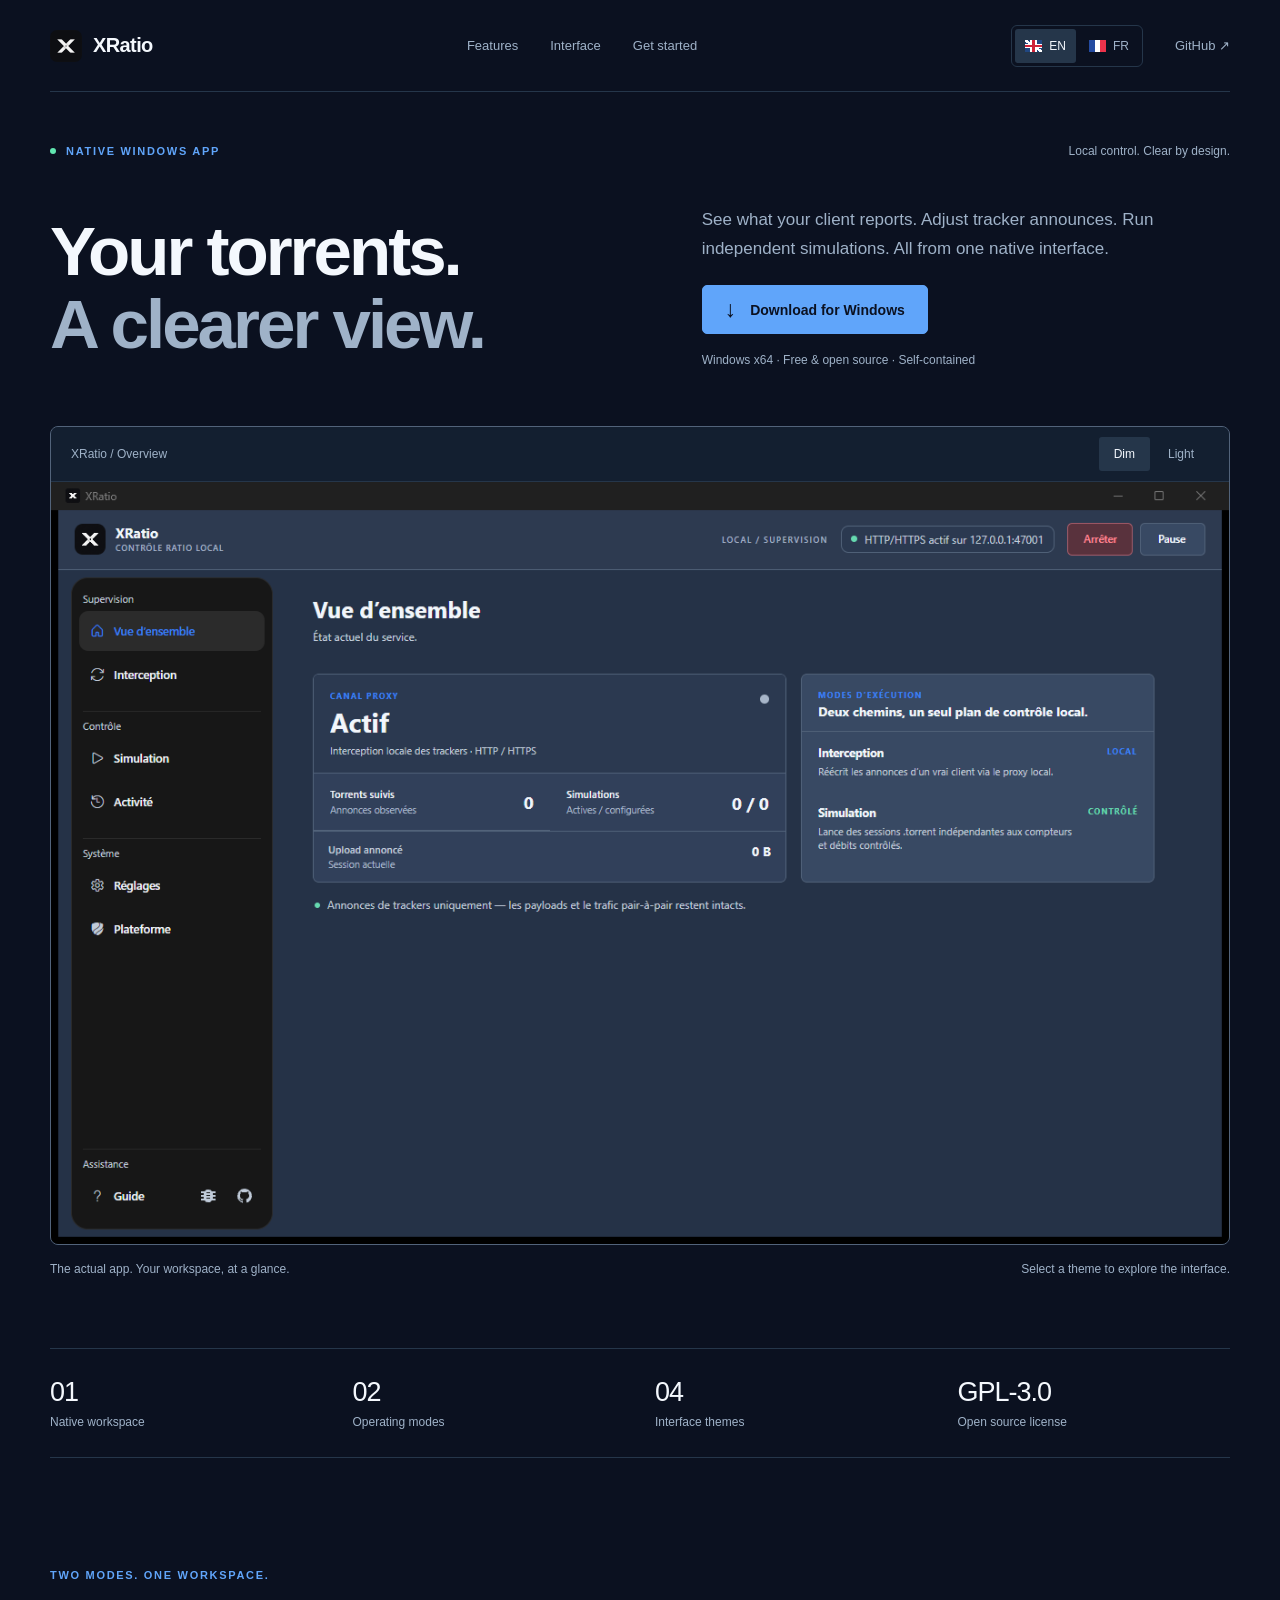
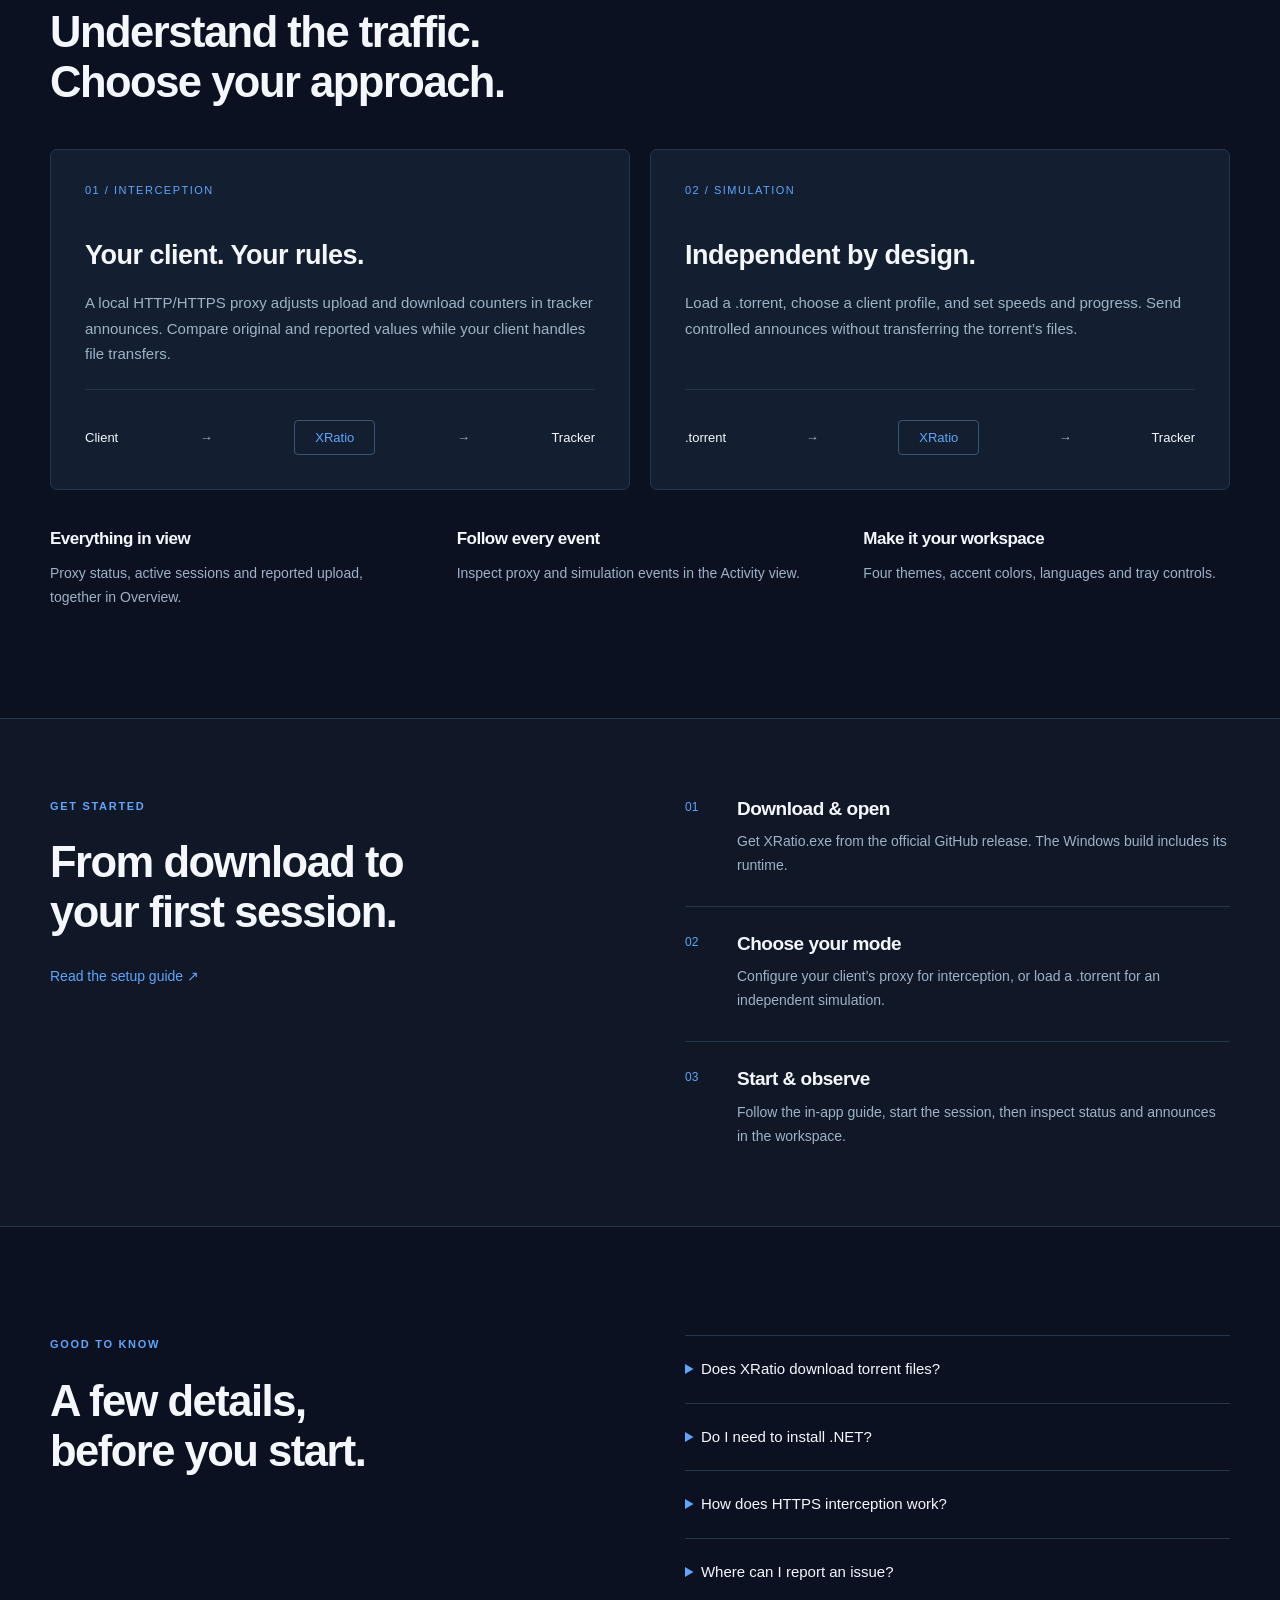
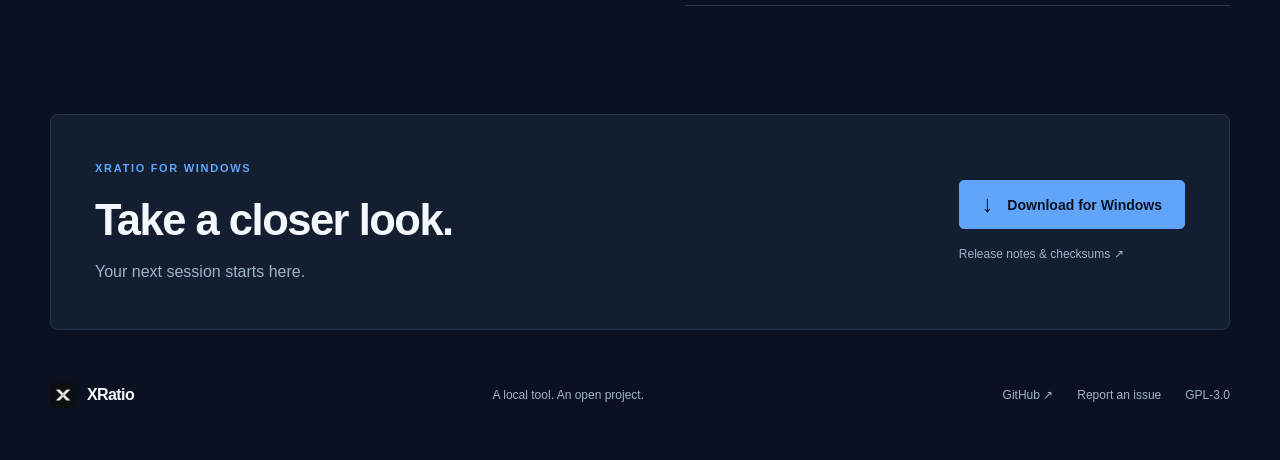
==== docs/index.html @ 4259703d "Redesign XRatio website around the native app interface" ====
<!doctype html>
<html lang="en"><head><meta charset="utf-8"><meta name="viewport" content="width=device-width, initial-scale=1"><meta name="theme-color" content="#0B1120"><meta name="description" content="XRatio: local tracker announce control and independent torrent simulation for Windows."><meta property="og:description" content="One native workspace for tracker interception and simulation."><meta property="og:title" content="XRatio — Your torrents. A clearer view."><link rel="icon" href="assets/xratio-icon.png"><link rel="stylesheet" href="styles.css"><script src="script.js" defer></script><title>XRatio — Your torrents. A clearer view.</title></head><body>
<a class="skip" href="#main">Skip to content</a>
<header class="wrap"><a class="brand" href="#"><img src="assets/xratio-icon.png" alt="" width="32" height="32">XRatio</a><nav aria-label="Main navigation"><a href="#features" data-en="Features" data-fr="Fonctionnalités">Features</a><a href="#interface">Interface</a><a href="#start" data-en="Get started" data-fr="Premiers pas">Get started</a></nav><div class="header-end"><div class="language-switch" role="group" aria-label="Choose language"><button data-language="en" aria-label="English" aria-pressed="true"><span class="flag gb" aria-hidden="true"></span> EN</button><button data-language="fr" aria-label="Français" aria-pressed="false"><span class="flag fr" aria-hidden="true"></span> FR</button></div><a class="github" href="https://github.com/Mac-Cipher/XRatio">GitHub ↗</a></div></header>
<main id="main"><section class="hero wrap"><div class="hero-top"><p class="eyebrow"><span class="dot"></span><span data-en="NATIVE WINDOWS APP" data-fr="APPLICATION WINDOWS NATIVE">NATIVE WINDOWS APP</span></p><span class="fine" data-en="Local control. Clear by design." data-fr="Le contrôle local, en toute clarté.">Local control. Clear by design.</span></div><div class="hero-grid"><h1><span data-en="Your torrents." data-fr="Vos torrents.">Your torrents.</span><span class="muted-title" data-en="A clearer view." data-fr="Une vision plus claire.">A clearer view.</span></h1><div class="hero-copy"><p data-en="See what your client reports. Adjust tracker announces. Run independent simulations. All from one native interface." data-fr="Observez ce que votre client rapporte. Ajustez les annonces aux trackers. Lancez des simulations indépendantes. Depuis une seule interface native.">See what your client reports. Adjust tracker announces. Run independent simulations. All from one native interface.</p><a class="button" href="https://github.com/Mac-Cipher/XRatio/releases/latest/download/XRatio.exe"><span aria-hidden="true">↓</span><span data-en="Download for Windows" data-fr="Télécharger pour Windows">Download for Windows</span></a><p class="fine" data-en="Windows x64 · Free & open source · Self-contained" data-fr="Windows x64 · Gratuit et open source · Autonome">Windows x64 · Free & open source · Self-contained</p></div></div>
<div class="preview" id="interface"><div class="preview-toolbar"><span>XRatio / <span data-en="Overview" data-fr="Vue d’ensemble">Overview</span></span><div class="theme-switch" role="group" aria-label="Preview theme"><button data-theme="dim" aria-pressed="true" data-en="Dim" data-fr="Tamisé">Dim</button><button data-theme="light" aria-pressed="false" data-en="Light" data-fr="Clair">Light</button></div></div><a id="screenshot-link" href="screenshots/overview-dim-theme.png" target="_blank" rel="noopener"><img id="screenshot" src="screenshots/overview-dim-theme.png" width="1296" height="839" alt="XRatio application overview"></a></div><div class="caption"><span data-en="The actual app. Your workspace, at a glance." data-fr="La vraie application. Votre espace de travail, en un regard.">The actual app. Your workspace, at a glance.</span><span data-en="Select a theme to explore the interface." data-fr="Choisissez un thème pour découvrir l’interface.">Select a theme to explore the interface.</span></div></section>
<section class="facts wrap"><div><strong>01</strong><span data-en="Native workspace" data-fr="Espace natif">Native workspace</span></div><div><strong>02</strong><span data-en="Operating modes" data-fr="Modes de fonctionnement">Operating modes</span></div><div><strong>04</strong><span data-en="Interface themes" data-fr="Thèmes d’interface">Interface themes</span></div><div><strong>GPL-3.0</strong><span data-en="Open source license" data-fr="Licence open source">Open source license</span></div></section>
<section class="section wrap" id="features"><p class="eyebrow" data-en="TWO MODES. ONE WORKSPACE." data-fr="DEUX MODES. UN ESPACE.">TWO MODES. ONE WORKSPACE.</p><h2 data-en="Understand the traffic. Choose your approach." data-fr="Comprenez le trafic. Choisissez votre approche.">Understand the traffic. Choose your approach.</h2><div class="modes"><article><div class="mode-label">01 / INTERCEPTION</div><h3 data-en="Your client. Your rules." data-fr="Votre client. Vos règles.">Your client. Your rules.</h3><p data-en="A local HTTP/HTTPS proxy adjusts upload and download counters in tracker announces. Compare original and reported values while your client handles file transfers." data-fr="Un proxy HTTP/HTTPS local ajuste les compteurs d’envoi et de réception dans les annonces aux trackers. Comparez les valeurs réelles et rapportées pendant que votre client gère les transferts.">A local HTTP/HTTPS proxy adjusts upload and download counters in tracker announces. Compare original and reported values while your client handles file transfers.</p><div class="flow"><span>Client</span><i>→</i><b>XRatio</b><i>→</i><span>Tracker</span></div></article><article><div class="mode-label">02 / SIMULATION</div><h3 data-en="Independent by design." data-fr="Indépendant par nature.">Independent by design.</h3><p data-en="Load a .torrent, choose a client profile, and set speeds and progress. Send controlled announces without transferring the torrent’s files." data-fr="Chargez un .torrent, choisissez un profil client et réglez les débits et la progression. Envoyez des annonces contrôlées sans transférer les fichiers du torrent.">Load a .torrent, choose a client profile, and set speeds and progress. Send controlled announces without transferring the torrent’s files.</p><div class="flow"><span>.torrent</span><i>→</i><b>XRatio</b><i>→</i><span>Tracker</span></div></article></div><div class="details-grid"><article><h3 data-en="Everything in view" data-fr="Tout sous les yeux">Everything in view</h3><p data-en="Proxy status, active sessions and reported upload, together in Overview." data-fr="L’état du proxy, les sessions actives et l’envoi rapporté, réunis dans la vue d’ensemble.">Proxy status, active sessions and reported upload, together in Overview.</p></article><article><h3 data-en="Follow every event" data-fr="Suivez chaque événement">Follow every event</h3><p data-en="Inspect proxy and simulation events in the Activity view." data-fr="Consultez les événements du proxy et des simulations dans la vue Activité.">Inspect proxy and simulation events in the Activity view.</p></article><article><h3 data-en="Make it your workspace" data-fr="Un espace à votre image">Make it your workspace</h3><p data-en="Four themes, accent colors, languages and tray controls." data-fr="Quatre thèmes, des couleurs d’accent, plusieurs langues et des commandes dans la barre des tâches.">Four themes, accent colors, languages and tray controls.</p></article></div></section>
<section class="start-section" id="start"><div class="wrap start-grid"><div><p class="eyebrow" data-en="GET STARTED" data-fr="PREMIERS PAS">GET STARTED</p><h2 data-en="From download to your first session." data-fr="Du téléchargement à votre première session.">From download to your first session.</h2><a class="text-link" data-doc-link href="https://github.com/Mac-Cipher/XRatio#install-and-configure-a-torrent-client" data-en="Read the setup guide ↗" data-fr="Lire le guide de configuration ↗">Read the setup guide ↗</a></div><ol class="steps"><li><h3 data-en="Download & open" data-fr="Téléchargez et ouvrez">Download & open</h3><p data-en="Get XRatio.exe from the official GitHub release. The Windows build includes its runtime." data-fr="Récupérez XRatio.exe depuis la version officielle sur GitHub. La version Windows inclut son environnement d’exécution.">Get XRatio.exe from the official GitHub release. The Windows build includes its runtime.</p></li><li><h3 data-en="Choose your mode" data-fr="Choisissez votre mode">Choose your mode</h3><p data-en="Configure your client’s proxy for interception, or load a .torrent for an independent simulation." data-fr="Configurez le proxy de votre client pour l’interception, ou chargez un .torrent pour une simulation indépendante.">Configure your client’s proxy for interception, or load a .torrent for an independent simulation.</p></li><li><h3 data-en="Start & observe" data-fr="Démarrez et observez">Start & observe</h3><p data-en="Follow the in-app guide, start the session, then inspect status and announces in the workspace." data-fr="Suivez le guide intégré, démarrez la session, puis consultez son état et les annonces dans l’application.">Follow the in-app guide, start the session, then inspect status and announces in the workspace.</p></li></ol></div></section>
<section class="section wrap faq"><div><p class="eyebrow" data-en="GOOD TO KNOW" data-fr="À SAVOIR">GOOD TO KNOW</p><h2 data-en="A few details, before you start." data-fr="Quelques détails avant de commencer.">A few details, before you start.</h2></div><div><details><summary data-en="Does XRatio download torrent files?" data-fr="XRatio télécharge-t-il les fichiers torrent ?">Does XRatio download torrent files?</summary><p data-en="No. Interception works with your existing client. Simulation sends tracker announces without transferring actual files." data-fr="Non. L’interception fonctionne avec votre client existant. La simulation envoie des annonces aux trackers sans transférer les fichiers.">No. Interception works with your existing client. Simulation sends tracker announces without transferring actual files.</p></details><details><summary data-en="Do I need to install .NET?" data-fr="Faut-il installer .NET ?">Do I need to install .NET?</summary><p data-en="No. The published Windows executable is self-contained." data-fr="Non. L’exécutable Windows publié est autonome.">No. The published Windows executable is self-contained.</p></details><details><summary data-en="How does HTTPS interception work?" data-fr="Comment fonctionne l’interception HTTPS ?">How does HTTPS interception work?</summary><p data-en="HTTPS interception uses a local certificate authority. Trust requires an explicit action in the app’s Platform view. Follow the integrated guide for setup." data-fr="L’interception HTTPS utilise une autorité de certification locale. Son approbation demande une action explicite dans la vue Plateforme. Suivez le guide intégré pour la configuration.">HTTPS interception uses a local certificate authority. Trust requires an explicit action in the app’s Platform view. Follow the integrated guide for setup.</p></details><details><summary data-en="Where can I report an issue?" data-fr="Où signaler un problème ?">Where can I report an issue?</summary><p><a href="https://github.com/Mac-Cipher/XRatio/issues" data-en="Open an issue on GitHub ↗" data-fr="Ouvrir un ticket sur GitHub ↗">Open an issue on GitHub ↗</a></p></details></div></section>
<section class="download wrap"><div><p class="eyebrow" data-en="XRATIO FOR WINDOWS" data-fr="XRATIO POUR WINDOWS">XRATIO FOR WINDOWS</p><h2 data-en="Take a closer look." data-fr="Gardez une vue d’avance.">Take a closer look.</h2><p data-en="Your next session starts here." data-fr="Votre prochaine session commence ici.">Your next session starts here.</p></div><div><a class="button" href="https://github.com/Mac-Cipher/XRatio/releases/latest/download/XRatio.exe"><span aria-hidden="true">↓</span><span data-en="Download for Windows" data-fr="Télécharger pour Windows">Download for Windows</span></a><p class="fine"><a href="https://github.com/Mac-Cipher/XRatio/releases/latest" data-en="Release notes & checksums ↗" data-fr="Notes de version et empreintes ↗">Release notes & checksums ↗</a></p></div></section></main>
<footer class="wrap"><a class="brand" href="#"><img src="assets/xratio-icon.png" width="26" height="26" alt="">XRatio</a><p data-en="A local tool. An open project." data-fr="Un outil local. Un projet ouvert.">A local tool. An open project.</p><div><a href="https://github.com/Mac-Cipher/XRatio">GitHub ↗</a><a href="https://github.com/Mac-Cipher/XRatio/issues" data-en="Report an issue" data-fr="Signaler un problème">Report an issue</a><a href="https://github.com/Mac-Cipher/XRatio/blob/master/LICENSE">GPL-3.0</a></div></footer></body></html>
---- docs/styles.css ----
:root{color-scheme:dark;--bg:#0b1120;--surface:#131f30;--line:#25364a;--ink:#f4f8fd;--muted:#9fb2c8;--accent:#60a5fa;font-family:'Segoe UI Variable Text','Segoe UI',sans-serif;color:var(--ink);background:var(--bg);font-synthesis:none}*{box-sizing:border-box}html{scroll-behavior:smooth;scroll-padding-top:24px}body{margin:0}a{color:inherit;text-decoration:none}button{font:inherit;color:inherit;cursor:pointer}a,button,summary{-webkit-tap-highlight-color:transparent}a:focus-visible,button:focus-visible,summary:focus-visible{outline:2px solid var(--accent);outline-offset:5px}p{color:var(--muted);line-height:1.7;margin:0 0 22px}h1,h2,h3{margin:0;font-weight:600}h2{font-size:clamp(32px,3.4vw,46px);line-height:1.15;letter-spacing:-1.5px;max-width:610px;text-wrap:balance}h3{font-size:22px;letter-spacing:-.5px;line-height:1.3}img{max-width:100%}.wrap{width:min(1180px,calc(100% - 80px));margin-inline:auto}.skip{position:absolute;left:16px;top:-80px;padding:12px;background:var(--ink);color:var(--bg);z-index:5}.skip:focus{top:12px}header{display:flex;align-items:center;justify-content:space-between;gap:25px;height:92px;border-bottom:1px solid var(--line)}.brand{display:flex;align-items:center;gap:11px;font-size:20px;font-weight:650;letter-spacing:-.6px}.brand img{border-radius:7px}nav,.header-end{display:flex;align-items:center;gap:32px}nav a,.github{font-size:13px;color:var(--muted)}a:hover{color:var(--accent)}.language-switch,.theme-switch{display:flex;gap:3px;padding:3px;border:1px solid var(--line);border-radius:6px}.language-switch button,.theme-switch button{display:flex;align-items:center;justify-content:center;gap:7px;border:0;border-radius:3px;background:transparent;color:var(--muted);padding:8px 10px;font-size:12px;min-height:34px}button[aria-pressed=true]{background:#25364a;color:var(--ink)}button:hover{color:var(--ink);background:#1b2b41}.flag{display:inline-block;width:17px;height:12px;flex-shrink:0}.fr{background:linear-gradient(90deg,#244ba1 33.33%,#fff 33.33%,#fff 66.66%,#ed334b 66.66%)}.gb{background:linear-gradient(0deg,transparent 40%,#ce2439 40%,#ce2439 60%,transparent 60%),linear-gradient(90deg,transparent 40%,#ce2439 40%,#ce2439 60%,transparent 60%),linear-gradient(0deg,transparent 30%,white 30%,white 70%,transparent 70%),linear-gradient(90deg,transparent 32%,white 32%,white 68%,transparent 68%),linear-gradient(35deg,#214781 43%,white 43%,white 57%,#214781 57%)}.hero{padding-top:50px}.hero-top{display:flex;justify-content:space-between;align-items:center}.eyebrow{display:flex;align-items:center;gap:10px;font-size:11px;font-weight:600;letter-spacing:1.7px;color:var(--accent);margin-bottom:22px}.dot{width:6px;height:6px;border-radius:50%;background:#61e6b0;display:inline-block}.fine{font-size:12px;color:var(--muted)}.hero-top>.fine{margin-bottom:22px}.hero-grid{display:grid;grid-template-columns:1.12fr 1fr;gap:60px;align-items:center;margin:23px 0 55px}h1{font-size:clamp(48px,5.4vw,74px);letter-spacing:-3px;line-height:1.06}h1 span{display:block}.muted-title{color:var(--muted)}.hero-copy>p:first-child{font-size:17px;max-width:460px}.button{display:inline-flex;align-items:center;justify-content:center;gap:14px;border:1px solid var(--accent);border-radius:5px;background:var(--accent);color:#0b1120;font-size:14px;font-weight:650;min-height:48px;padding:12px 22px;transition:background .15s}.button:hover{background:#91c3ff;color:#0b1120}.button>span[aria-hidden]{font-size:23px;line-height:1}.hero-copy .fine{margin:16px 0 0}.preview{border:1px solid #52637a;border-radius:8px;overflow:hidden;background:#253247}.preview-toolbar{height:55px;background:var(--surface);display:flex;justify-content:space-between;align-items:center;padding:0 20px;font-size:12px;color:var(--muted);border-bottom:1px solid var(--line)}.theme-switch{padding:0;border:0}.theme-switch button{padding:6px 15px}.preview>a{display:block}.preview img{width:100%;height:auto;display:block}.caption{display:flex;justify-content:space-between;gap:20px;font-size:12px;color:var(--muted);padding:17px 0}.facts{display:grid;grid-template-columns:repeat(4,1fr);border-block:1px solid var(--line);margin-top:55px;padding-block:28px;gap:30px}.facts div{display:flex;flex-direction:column;gap:7px}.facts strong{font-size:27px;font-weight:500;font-variant-numeric:tabular-nums;letter-spacing:-1px}.facts span{font-size:12px;color:var(--muted)}.section{padding-block:108px}.modes{display:grid;grid-template-columns:1fr 1fr;gap:20px;margin-top:42px}.modes article{background:var(--surface);border:1px solid var(--line);padding:34px;border-radius:7px;display:flex;flex-direction:column}.mode-label{font-size:11px;letter-spacing:1.5px;color:var(--accent);margin-bottom:42px}.modes h3{font-size:27px;margin-bottom:17px}.modes p{font-size:15px}.flow{margin-top:auto;padding-top:30px;display:flex;justify-content:space-between;align-items:center;gap:12px;font-size:13px;border-top:1px solid var(--line)}.flow i{font-style:normal;color:var(--muted)}.flow b{padding:9px 20px;border:1px solid #3b5575;border-radius:4px;color:var(--accent);font-weight:500}.details-grid{display:grid;grid-template-columns:repeat(3,1fr);gap:40px;margin-top:38px}.details-grid h3{font-size:17px;margin-bottom:12px}.details-grid p{font-size:14px;margin:0}.start-section{border-block:1px solid var(--line);background:#101827;padding-block:78px}.start-grid,.faq{display:grid;grid-template-columns:1fr 1fr;gap:90px}.start-grid h2{margin-bottom:30px}.text-link{font-size:14px;color:var(--accent)}.steps{list-style:none;counter-reset:step;margin:0;padding:0}.steps li{position:relative;padding:0 0 28px 52px;counter-increment:step}.steps li:before{content:'0' counter(step);position:absolute;left:0;top:3px;color:var(--accent);font-size:12px;font-variant-numeric:tabular-nums}.steps li+li{border-top:1px solid var(--line);padding-top:25px}.steps li+li:before{top:28px}.steps li:last-child{padding-bottom:0}.steps h3{font-size:19px;margin-bottom:9px}.steps p{font-size:14px;margin:0}.faq details{border-bottom:1px solid var(--line)}.faq details:first-child{border-top:1px solid var(--line)}summary{padding:22px 24px 22px 0;font-size:15px;cursor:pointer;line-height:1.5}summary::marker{color:var(--accent)}details p{font-size:14px;padding-right:18px}details a{color:var(--accent)}.download{border:1px solid var(--line);border-radius:8px;background:var(--surface);padding:44px;display:flex;align-items:center;justify-content:space-between;gap:35px}.download h2{margin-bottom:13px}.download p{margin-bottom:0}.download .eyebrow{margin-bottom:17px}.download .fine{margin-top:15px}footer{min-height:130px;display:flex;align-items:center;justify-content:space-between;gap:25px}footer p,footer a{font-size:12px}footer p{margin:0}footer>div{display:flex;gap:24px;color:var(--muted)}footer .brand{font-size:16px}
@media(min-width:1500px){.hero-grid{margin-block:35px 65px}}
@media(max-width:1000px){.wrap{width:calc(100% - 48px)}nav,.header-end{gap:18px}.hero-grid{gap:30px}h1{font-size:54px}.start-grid,.faq{gap:45px}.modes article{padding:25px}.download{padding:30px}}
@media(max-width:700px){.wrap{width:calc(100% - 36px)}header{height:auto;min-height:80px;flex-wrap:wrap;padding-block:16px;gap:16px}header nav{order:3;width:100%;justify-content:space-between;border-top:1px solid var(--line);padding-top:14px}nav a{font-size:12px}.github{display:none}.hero{padding-top:32px}.hero-top>.fine{display:none}.hero-grid{grid-template-columns:1fr;gap:25px;margin:10px 0 32px}h1{font-size:clamp(43px,10.8vw,65px);letter-spacing:-2px}.hero-copy>p:first-child{font-size:16px}.hero-copy .fine{font-size:11px}.preview-toolbar{height:48px;padding-inline:12px;font-size:11px}.caption{font-size:11px;flex-direction:column;gap:5px}.facts{grid-template-columns:1fr 1fr;margin-top:28px;gap:25px}.section{padding-block:64px}h2{font-size:34px;letter-spacing:-1px}.modes,.details-grid,.start-grid,.faq{grid-template-columns:1fr}.modes{margin-top:30px}.mode-label{margin-bottom:26px}.modes h3{font-size:24px}.details-grid{gap:26px}.start-section{padding-block:50px}.start-grid,.faq{gap:32px}.download{flex-direction:column;align-items:flex-start;padding:26px;gap:25px}.download .button{width:100%}footer{flex-wrap:wrap;padding-block:30px;gap:20px}footer>div{width:100%;justify-content:space-between;gap:10px}footer p{font-size:11px}}
@media(prefers-reduced-motion:reduce){html{scroll-behavior:auto}*{transition:none!important}}
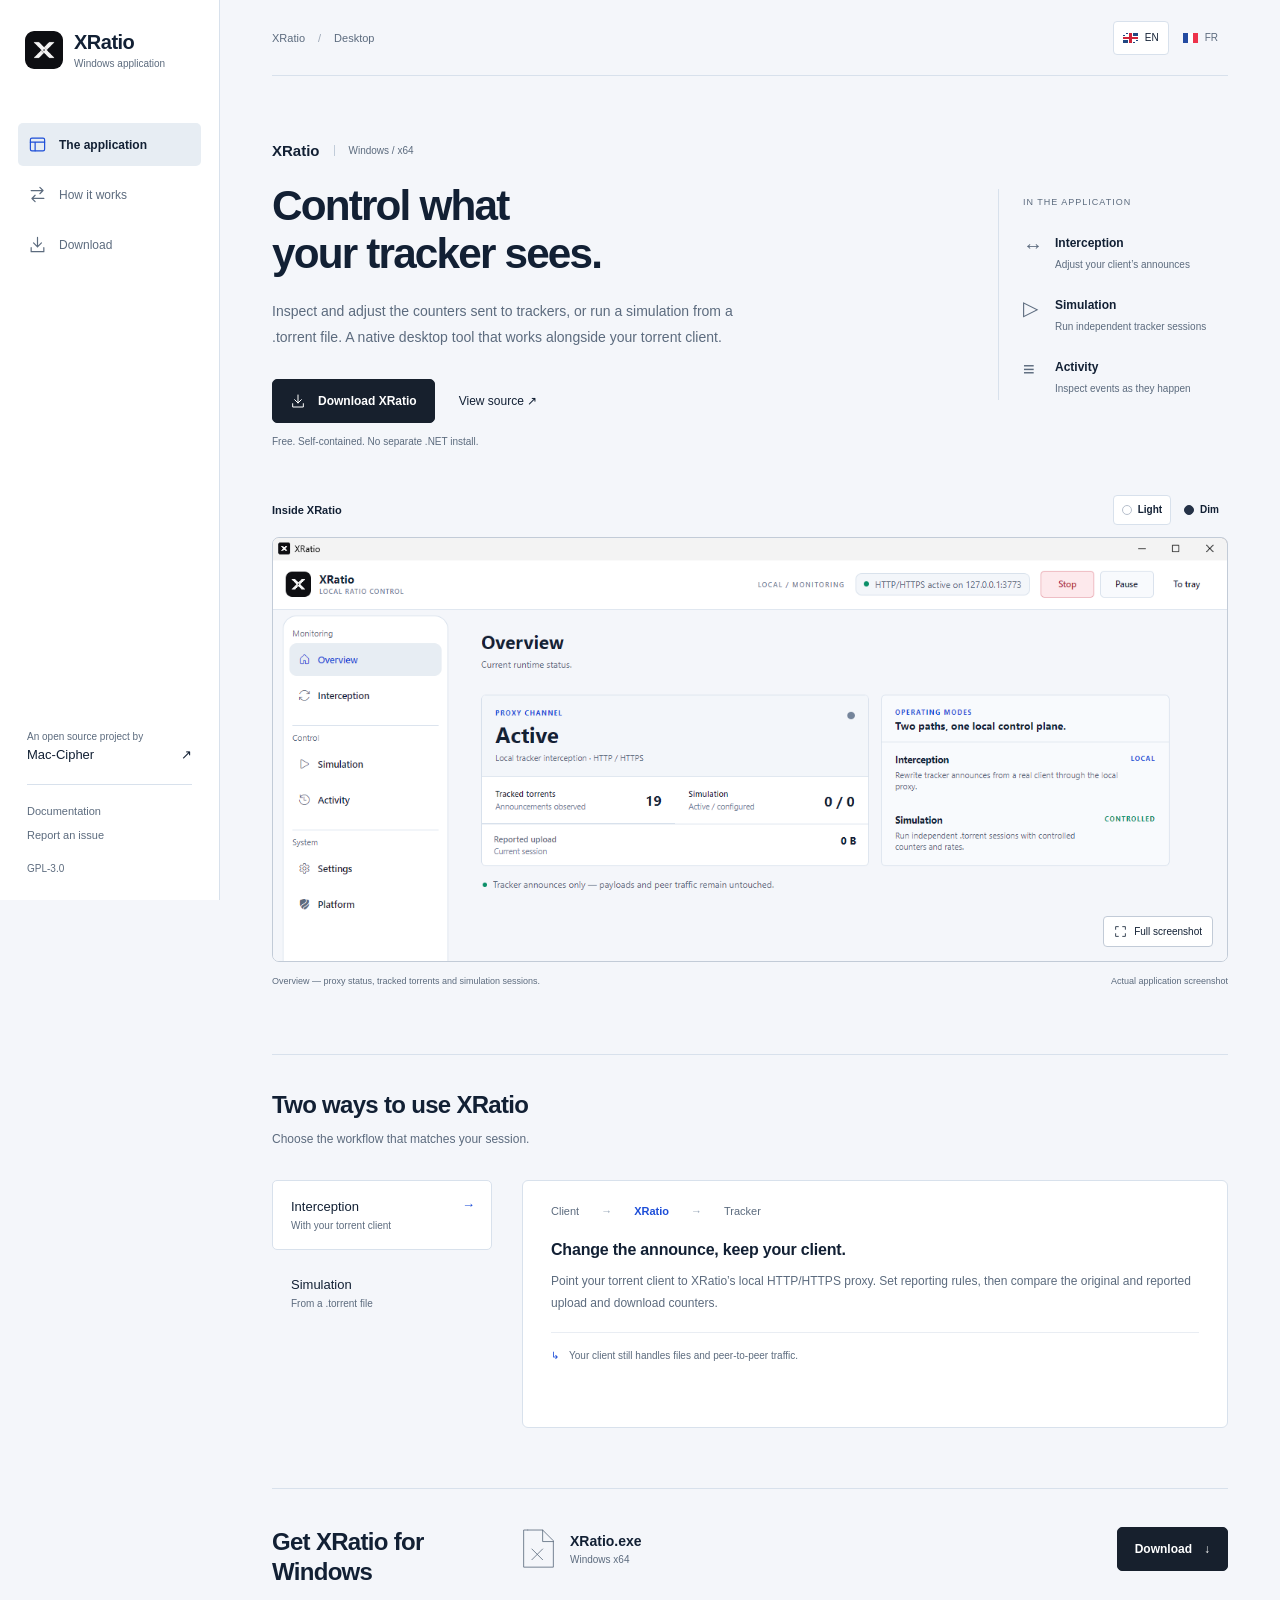
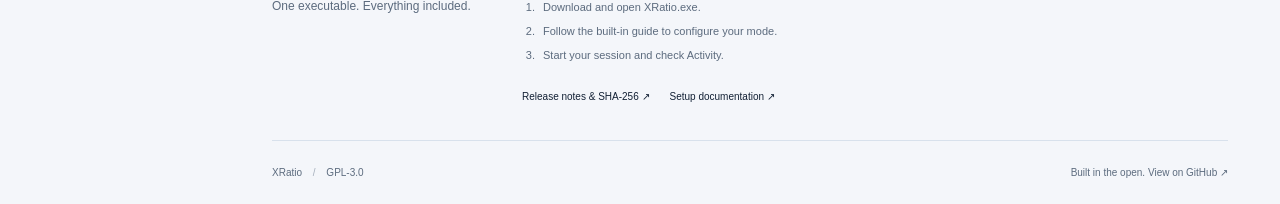
==== commit 0c938ca5: "Replace landing page with a native desktop-inspired product site" ====
--- a/docs/index.html
+++ b/docs/index.html
@@ -1,12 +1,54 @@
 <!doctype html>
-<html lang="en"><head><meta charset="utf-8"><meta name="viewport" content="width=device-width, initial-scale=1"><meta name="theme-color" content="#0B1120"><meta name="description" content="XRatio: local tracker announce control and independent torrent simulation for Windows."><meta property="og:description" content="One native workspace for tracker interception and simulation."><meta property="og:title" content="XRatio — Your torrents. A clearer view."><link rel="icon" href="assets/xratio-icon.png"><link rel="stylesheet" href="styles.css"><script src="script.js" defer></script><title>XRatio — Your torrents. A clearer view.</title></head><body>
-<a class="skip" href="#main">Skip to content</a>
-<header class="wrap"><a class="brand" href="#"><img src="assets/xratio-icon.png" alt="" width="32" height="32">XRatio</a><nav aria-label="Main navigation"><a href="#features" data-en="Features" data-fr="Fonctionnalités">Features</a><a href="#interface">Interface</a><a href="#start" data-en="Get started" data-fr="Premiers pas">Get started</a></nav><div class="header-end"><div class="language-switch" role="group" aria-label="Choose language"><button data-language="en" aria-label="English" aria-pressed="true"><span class="flag gb" aria-hidden="true"></span> EN</button><button data-language="fr" aria-label="Français" aria-pressed="false"><span class="flag fr" aria-hidden="true"></span> FR</button></div><a class="github" href="https://github.com/Mac-Cipher/XRatio">GitHub ↗</a></div></header>
-<main id="main"><section class="hero wrap"><div class="hero-top"><p class="eyebrow"><span class="dot"></span><span data-en="NATIVE WINDOWS APP" data-fr="APPLICATION WINDOWS NATIVE">NATIVE WINDOWS APP</span></p><span class="fine" data-en="Local control. Clear by design." data-fr="Le contrôle local, en toute clarté.">Local control. Clear by design.</span></div><div class="hero-grid"><h1><span data-en="Your torrents." data-fr="Vos torrents.">Your torrents.</span><span class="muted-title" data-en="A clearer view." data-fr="Une vision plus claire.">A clearer view.</span></h1><div class="hero-copy"><p data-en="See what your client reports. Adjust tracker announces. Run independent simulations. All from one native interface." data-fr="Observez ce que votre client rapporte. Ajustez les annonces aux trackers. Lancez des simulations indépendantes. Depuis une seule interface native.">See what your client reports. Adjust tracker announces. Run independent simulations. All from one native interface.</p><a class="button" href="https://github.com/Mac-Cipher/XRatio/releases/latest/download/XRatio.exe"><span aria-hidden="true">↓</span><span data-en="Download for Windows" data-fr="Télécharger pour Windows">Download for Windows</span></a><p class="fine" data-en="Windows x64 · Free & open source · Self-contained" data-fr="Windows x64 · Gratuit et open source · Autonome">Windows x64 · Free & open source · Self-contained</p></div></div>
-<div class="preview" id="interface"><div class="preview-toolbar"><span>XRatio / <span data-en="Overview" data-fr="Vue d’ensemble">Overview</span></span><div class="theme-switch" role="group" aria-label="Preview theme"><button data-theme="dim" aria-pressed="true" data-en="Dim" data-fr="Tamisé">Dim</button><button data-theme="light" aria-pressed="false" data-en="Light" data-fr="Clair">Light</button></div></div><a id="screenshot-link" href="screenshots/overview-dim-theme.png" target="_blank" rel="noopener"><img id="screenshot" src="screenshots/overview-dim-theme.png" width="1296" height="839" alt="XRatio application overview"></a></div><div class="caption"><span data-en="The actual app. Your workspace, at a glance." data-fr="La vraie application. Votre espace de travail, en un regard.">The actual app. Your workspace, at a glance.</span><span data-en="Select a theme to explore the interface." data-fr="Choisissez un thème pour découvrir l’interface.">Select a theme to explore the interface.</span></div></section>
-<section class="facts wrap"><div><strong>01</strong><span data-en="Native workspace" data-fr="Espace natif">Native workspace</span></div><div><strong>02</strong><span data-en="Operating modes" data-fr="Modes de fonctionnement">Operating modes</span></div><div><strong>04</strong><span data-en="Interface themes" data-fr="Thèmes d’interface">Interface themes</span></div><div><strong>GPL-3.0</strong><span data-en="Open source license" data-fr="Licence open source">Open source license</span></div></section>
-<section class="section wrap" id="features"><p class="eyebrow" data-en="TWO MODES. ONE WORKSPACE." data-fr="DEUX MODES. UN ESPACE.">TWO MODES. ONE WORKSPACE.</p><h2 data-en="Understand the traffic. Choose your approach." data-fr="Comprenez le trafic. Choisissez votre approche.">Understand the traffic. Choose your approach.</h2><div class="modes"><article><div class="mode-label">01 / INTERCEPTION</div><h3 data-en="Your client. Your rules." data-fr="Votre client. Vos règles.">Your client. Your rules.</h3><p data-en="A local HTTP/HTTPS proxy adjusts upload and download counters in tracker announces. Compare original and reported values while your client handles file transfers." data-fr="Un proxy HTTP/HTTPS local ajuste les compteurs d’envoi et de réception dans les annonces aux trackers. Comparez les valeurs réelles et rapportées pendant que votre client gère les transferts.">A local HTTP/HTTPS proxy adjusts upload and download counters in tracker announces. Compare original and reported values while your client handles file transfers.</p><div class="flow"><span>Client</span><i>→</i><b>XRatio</b><i>→</i><span>Tracker</span></div></article><article><div class="mode-label">02 / SIMULATION</div><h3 data-en="Independent by design." data-fr="Indépendant par nature.">Independent by design.</h3><p data-en="Load a .torrent, choose a client profile, and set speeds and progress. Send controlled announces without transferring the torrent’s files." data-fr="Chargez un .torrent, choisissez un profil client et réglez les débits et la progression. Envoyez des annonces contrôlées sans transférer les fichiers du torrent.">Load a .torrent, choose a client profile, and set speeds and progress. Send controlled announces without transferring the torrent’s files.</p><div class="flow"><span>.torrent</span><i>→</i><b>XRatio</b><i>→</i><span>Tracker</span></div></article></div><div class="details-grid"><article><h3 data-en="Everything in view" data-fr="Tout sous les yeux">Everything in view</h3><p data-en="Proxy status, active sessions and reported upload, together in Overview." data-fr="L’état du proxy, les sessions actives et l’envoi rapporté, réunis dans la vue d’ensemble.">Proxy status, active sessions and reported upload, together in Overview.</p></article><article><h3 data-en="Follow every event" data-fr="Suivez chaque événement">Follow every event</h3><p data-en="Inspect proxy and simulation events in the Activity view." data-fr="Consultez les événements du proxy et des simulations dans la vue Activité.">Inspect proxy and simulation events in the Activity view.</p></article><article><h3 data-en="Make it your workspace" data-fr="Un espace à votre image">Make it your workspace</h3><p data-en="Four themes, accent colors, languages and tray controls." data-fr="Quatre thèmes, des couleurs d’accent, plusieurs langues et des commandes dans la barre des tâches.">Four themes, accent colors, languages and tray controls.</p></article></div></section>
-<section class="start-section" id="start"><div class="wrap start-grid"><div><p class="eyebrow" data-en="GET STARTED" data-fr="PREMIERS PAS">GET STARTED</p><h2 data-en="From download to your first session." data-fr="Du téléchargement à votre première session.">From download to your first session.</h2><a class="text-link" data-doc-link href="https://github.com/Mac-Cipher/XRatio#install-and-configure-a-torrent-client" data-en="Read the setup guide ↗" data-fr="Lire le guide de configuration ↗">Read the setup guide ↗</a></div><ol class="steps"><li><h3 data-en="Download & open" data-fr="Téléchargez et ouvrez">Download & open</h3><p data-en="Get XRatio.exe from the official GitHub release. The Windows build includes its runtime." data-fr="Récupérez XRatio.exe depuis la version officielle sur GitHub. La version Windows inclut son environnement d’exécution.">Get XRatio.exe from the official GitHub release. The Windows build includes its runtime.</p></li><li><h3 data-en="Choose your mode" data-fr="Choisissez votre mode">Choose your mode</h3><p data-en="Configure your client’s proxy for interception, or load a .torrent for an independent simulation." data-fr="Configurez le proxy de votre client pour l’interception, ou chargez un .torrent pour une simulation indépendante.">Configure your client’s proxy for interception, or load a .torrent for an independent simulation.</p></li><li><h3 data-en="Start & observe" data-fr="Démarrez et observez">Start & observe</h3><p data-en="Follow the in-app guide, start the session, then inspect status and announces in the workspace." data-fr="Suivez le guide intégré, démarrez la session, puis consultez son état et les annonces dans l’application.">Follow the in-app guide, start the session, then inspect status and announces in the workspace.</p></li></ol></div></section>
-<section class="section wrap faq"><div><p class="eyebrow" data-en="GOOD TO KNOW" data-fr="À SAVOIR">GOOD TO KNOW</p><h2 data-en="A few details, before you start." data-fr="Quelques détails avant de commencer.">A few details, before you start.</h2></div><div><details><summary data-en="Does XRatio download torrent files?" data-fr="XRatio télécharge-t-il les fichiers torrent ?">Does XRatio download torrent files?</summary><p data-en="No. Interception works with your existing client. Simulation sends tracker announces without transferring actual files." data-fr="Non. L’interception fonctionne avec votre client existant. La simulation envoie des annonces aux trackers sans transférer les fichiers.">No. Interception works with your existing client. Simulation sends tracker announces without transferring actual files.</p></details><details><summary data-en="Do I need to install .NET?" data-fr="Faut-il installer .NET ?">Do I need to install .NET?</summary><p data-en="No. The published Windows executable is self-contained." data-fr="Non. L’exécutable Windows publié est autonome.">No. The published Windows executable is self-contained.</p></details><details><summary data-en="How does HTTPS interception work?" data-fr="Comment fonctionne l’interception HTTPS ?">How does HTTPS interception work?</summary><p data-en="HTTPS interception uses a local certificate authority. Trust requires an explicit action in the app’s Platform view. Follow the integrated guide for setup." data-fr="L’interception HTTPS utilise une autorité de certification locale. Son approbation demande une action explicite dans la vue Plateforme. Suivez le guide intégré pour la configuration.">HTTPS interception uses a local certificate authority. Trust requires an explicit action in the app’s Platform view. Follow the integrated guide for setup.</p></details><details><summary data-en="Where can I report an issue?" data-fr="Où signaler un problème ?">Where can I report an issue?</summary><p><a href="https://github.com/Mac-Cipher/XRatio/issues" data-en="Open an issue on GitHub ↗" data-fr="Ouvrir un ticket sur GitHub ↗">Open an issue on GitHub ↗</a></p></details></div></section>
-<section class="download wrap"><div><p class="eyebrow" data-en="XRATIO FOR WINDOWS" data-fr="XRATIO POUR WINDOWS">XRATIO FOR WINDOWS</p><h2 data-en="Take a closer look." data-fr="Gardez une vue d’avance.">Take a closer look.</h2><p data-en="Your next session starts here." data-fr="Votre prochaine session commence ici.">Your next session starts here.</p></div><div><a class="button" href="https://github.com/Mac-Cipher/XRatio/releases/latest/download/XRatio.exe"><span aria-hidden="true">↓</span><span data-en="Download for Windows" data-fr="Télécharger pour Windows">Download for Windows</span></a><p class="fine"><a href="https://github.com/Mac-Cipher/XRatio/releases/latest" data-en="Release notes & checksums ↗" data-fr="Notes de version et empreintes ↗">Release notes & checksums ↗</a></p></div></section></main>
-<footer class="wrap"><a class="brand" href="#"><img src="assets/xratio-icon.png" width="26" height="26" alt="">XRatio</a><p data-en="A local tool. An open project." data-fr="Un outil local. Un projet ouvert.">A local tool. An open project.</p><div><a href="https://github.com/Mac-Cipher/XRatio">GitHub ↗</a><a href="https://github.com/Mac-Cipher/XRatio/issues" data-en="Report an issue" data-fr="Signaler un problème">Report an issue</a><a href="https://github.com/Mac-Cipher/XRatio/blob/master/LICENSE">GPL-3.0</a></div></footer></body></html>
+<html lang="en">
+<head>
+  <meta charset="utf-8">
+  <meta name="viewport" content="width=device-width, initial-scale=1">
+  <meta name="theme-color" content="#f4f6fa">
+  <meta name="description" content="XRatio is a Windows app for tracker announce interception and independent torrent simulation.">
+  <meta property="og:title" content="XRatio — Tracker announce control for Windows">
+  <meta property="og:description" content="Local interception. Independent simulation. A native Windows application.">
+  <meta property="og:type" content="website">
+  <meta property="og:image" content="https://mac-cipher.github.io/XRatio/screenshots/overview-light.png">
+  <link rel="canonical" href="https://mac-cipher.github.io/XRatio/">
+  <link rel="icon" href="assets/xratio-icon.png">
+  <link rel="stylesheet" href="styles.css">
+  <script src="script.js" defer></script>
+  <title>XRatio — Tracker announce control for Windows</title>
+</head>
+<body>
+  <a class="skip" href="#main" data-en="Skip to content" data-fr="Aller au contenu">Skip to content</a>
+  <aside class="sidebar">
+    <a class="brand" href="#app" aria-label="XRatio"><img src="assets/xratio-icon.png" width="38" height="38" alt=""><span>XRatio<small data-en="Windows application" data-fr="Application Windows">Windows application</small></span></a>
+    <nav aria-label="Main navigation">
+      <a href="#app" class="current"><svg viewBox="0 0 24 24" aria-hidden="true"><rect x="3" y="4" width="18" height="16" rx="2"/><path d="M3 9h18M9 9v11"/></svg><span data-en="The application" data-fr="L’application">The application</span></a>
+      <a href="#workflows"><svg viewBox="0 0 24 24" aria-hidden="true"><path d="M4 7h15m-4-4 4 4-4 4M20 17H5m4-4-4 4 4 4"/></svg><span data-en="How it works" data-fr="Fonctionnement">How it works</span></a>
+      <a href="#download"><svg viewBox="0 0 24 24" aria-hidden="true"><path d="M12 3v12m-5-5 5 5 5-5M4 16v5h16v-5"/></svg><span data-en="Download" data-fr="Téléchargement">Download</span></a>
+    </nav>
+    <div class="sidebar-bottom"><p data-en="An open source project by" data-fr="Un projet open source de">An open source project by</p><a href="https://github.com/Mac-Cipher/XRatio">Mac-Cipher <span aria-hidden="true">↗</span></a><div class="side-links"><a data-doc href="https://github.com/Mac-Cipher/XRatio#readme" data-en="Documentation" data-fr="Documentation">Documentation</a><a href="https://github.com/Mac-Cipher/XRatio/issues" data-en="Report an issue" data-fr="Signaler un problème">Report an issue</a></div><span class="license">GPL-3.0</span></div>
+  </aside>
+  <div class="page">
+    <header class="topbar"><span class="breadcrumb">XRatio <span>/</span> <span data-en="Desktop" data-fr="Bureau">Desktop</span></span><div class="language-switch" role="group" aria-label="Choose language"><button data-language="en" aria-label="English" aria-pressed="true"><span class="flag gb" aria-hidden="true"></span>EN</button><button data-language="fr" aria-label="Français" aria-pressed="false"><span class="flag fr" aria-hidden="true"></span>FR</button></div></header>
+    <main id="main">
+      <section id="app" class="intro section-inner">
+        <div class="intro-copy"><div class="product-name">XRatio<span class="platform">Windows / x64</span></div><h1 data-en="Control what your tracker sees." data-fr="Contrôlez ce que voit votre tracker.">Control what your tracker sees.</h1><p class="intro-description" data-en="Inspect and adjust the counters sent to trackers, or run a simulation from a .torrent file. A native desktop tool that works alongside your torrent client." data-fr="Consultez et ajustez les compteurs envoyés aux trackers, ou lancez une simulation depuis un fichier .torrent. Un outil natif qui accompagne votre client torrent.">Inspect and adjust the counters sent to trackers, or run a simulation from a .torrent file. A native desktop tool that works alongside your torrent client.</p><div class="intro-actions"><a class="download-button" href="https://github.com/Mac-Cipher/XRatio/releases/latest/download/XRatio.exe"><svg viewBox="0 0 24 24" aria-hidden="true"><path d="M12 3v12m-5-5 5 5 5-5M4 16v5h16v-5"/></svg><span data-en="Download XRatio" data-fr="Télécharger XRatio">Download XRatio</span></a><a class="quiet-link" href="https://github.com/Mac-Cipher/XRatio" data-en="View source ↗" data-fr="Code source ↗">View source ↗</a></div><p class="download-note" data-en="Free. Self-contained. No separate .NET install." data-fr="Gratuit. Autonome. Sans installation de .NET.">Free. Self-contained. No separate .NET install.</p></div>
+        <div class="product-sheet"><span class="sheet-label" data-en="IN THE APPLICATION" data-fr="DANS L’APPLICATION">IN THE APPLICATION</span><div><span class="sheet-icon">↔</span><p><strong>Interception</strong><span data-en="Adjust your client’s announces" data-fr="Ajustez les annonces du client">Adjust your client’s announces</span></p></div><div><span class="sheet-icon">▷</span><p><strong>Simulation</strong><span data-en="Run independent tracker sessions" data-fr="Lancez des sessions indépendantes">Run independent tracker sessions</span></p></div><div><span class="sheet-icon">≡</span><p><strong data-en="Activity" data-fr="Activité">Activity</strong><span data-en="Inspect events as they happen" data-fr="Consultez les événements en direct">Inspect events as they happen</span></p></div></div>
+      </section>
+      <section class="showcase section-inner" aria-label="Application preview">
+        <div class="showcase-heading"><span data-en="Inside XRatio" data-fr="Dans XRatio">Inside XRatio</span><div class="theme-switch" role="group" aria-label="Screenshot theme"><button data-theme="light" aria-pressed="true"><span class="swatch light"></span><span data-en="Light" data-fr="Clair">Light</span></button><button data-theme="dim" aria-pressed="false"><span class="swatch dim"></span><span data-en="Dim" data-fr="Tamisé">Dim</span></button></div></div>
+        <button class="screenshot-button" type="button" aria-label="Enlarge application screenshot" data-open-preview><img id="screenshot" src="screenshots/overview-light.png" width="1279" height="830" alt="XRatio overview in its light theme"><span class="enlarge"><svg viewBox="0 0 24 24" aria-hidden="true"><path d="M8 3H3v5m13-5h5v5M3 16v5h5m13-5v5h-5"/></svg><span data-en="Full screenshot" data-fr="Capture complète">Full screenshot</span></span></button>
+        <div class="screenshot-caption"><span data-en="Overview — proxy status, tracked torrents and simulation sessions." data-fr="Vue d’ensemble — état du proxy, torrents suivis et sessions de simulation.">Overview — proxy status, tracked torrents and simulation sessions.</span><span data-en="Actual application screenshot" data-fr="Capture réelle de l’application">Actual application screenshot</span></div>
+      </section>
+      <section id="workflows" class="workflows section-inner">
+        <div class="section-title"><h2 data-en="Two ways to use XRatio" data-fr="Deux façons d’utiliser XRatio">Two ways to use XRatio</h2><p data-en="Choose the workflow that matches your session." data-fr="Choisissez le fonctionnement adapté à votre session.">Choose the workflow that matches your session.</p></div>
+        <div class="workflow-layout"><div class="workflow-tabs" role="tablist" aria-label="Operating mode"><button id="tab-interception" role="tab" aria-selected="true" aria-controls="panel-interception" data-mode="interception"><span>Interception</span><small data-en="With your torrent client" data-fr="Avec votre client torrent">With your torrent client</small><span class="tab-arrow" aria-hidden="true">→</span></button><button id="tab-simulation" role="tab" aria-selected="false" aria-controls="panel-simulation" tabindex="-1" data-mode="simulation"><span>Simulation</span><small data-en="From a .torrent file" data-fr="Depuis un fichier .torrent">From a .torrent file</small><span class="tab-arrow" aria-hidden="true">→</span></button></div>
+          <div class="workflow-panel" id="panel-interception" role="tabpanel" aria-labelledby="tab-interception" tabindex="0"><div class="route" aria-label="Client to XRatio to tracker"><span>Client</span><i aria-hidden="true">→</i><strong>XRatio</strong><i aria-hidden="true">→</i><span>Tracker</span></div><h3 data-en="Change the announce, keep your client." data-fr="Ajustez l’annonce, gardez votre client.">Change the announce, keep your client.</h3><p data-en="Point your torrent client to XRatio’s local HTTP/HTTPS proxy. Set reporting rules, then compare the original and reported upload and download counters." data-fr="Configurez votre client torrent pour utiliser le proxy HTTP/HTTPS local de XRatio. Réglez les règles de rapport, puis comparez les compteurs d’envoi et de réception réels et rapportés.">Point your torrent client to XRatio’s local HTTP/HTTPS proxy. Set reporting rules, then compare the original and reported upload and download counters.</p><div class="boundary-note"><span aria-hidden="true">↳</span><span data-en="Your client still handles files and peer-to-peer traffic." data-fr="Votre client continue de gérer les fichiers et le trafic pair-à-pair.">Your client still handles files and peer-to-peer traffic.</span></div></div>
+          <div class="workflow-panel" id="panel-simulation" role="tabpanel" aria-labelledby="tab-simulation" tabindex="0" hidden><div class="route" aria-label="Torrent file to XRatio to tracker"><span>.torrent</span><i aria-hidden="true">→</i><strong>XRatio</strong><i aria-hidden="true">→</i><span>Tracker</span></div><h3 data-en="Send announces independently." data-fr="Envoyez des annonces indépendantes.">Send announces independently.</h3><p data-en="Load a .torrent file, select a client profile and configure speeds, progress and counters. Start and stop the simulation from XRatio, without running a separate torrent client." data-fr="Chargez un fichier .torrent, choisissez un profil client et réglez les débits, la progression et les compteurs. Démarrez et arrêtez la simulation dans XRatio, sans lancer de client torrent séparé.">Load a .torrent file, select a client profile and configure speeds, progress and counters. Start and stop the simulation from XRatio, without running a separate torrent client.</p><div class="boundary-note"><span aria-hidden="true">↳</span><span data-en="Simulation sends tracker announces. It does not transfer files." data-fr="La simulation envoie des annonces aux trackers. Elle ne transfère aucun fichier.">Simulation sends tracker announces. It does not transfer files.</span></div></div>
+        </div>
+      </section>
+      <section id="download" class="install section-inner"><div class="install-heading"><h2 data-en="Get XRatio for Windows" data-fr="Installer XRatio pour Windows">Get XRatio for Windows</h2><p data-en="One executable. Everything included." data-fr="Un exécutable. Tout est inclus.">One executable. Everything included.</p></div><div class="install-body"><div class="release-file"><svg class="file-icon" viewBox="0 0 40 48" aria-hidden="true"><path d="M7 1h18l13 13v32H2V1h5M25 1v14h13"/><path d="m12 24 13 13m0-13L12 37"/></svg><div><strong>XRatio.exe</strong><span>Windows x64</span></div><a class="download-button" href="https://github.com/Mac-Cipher/XRatio/releases/latest/download/XRatio.exe"><span data-en="Download" data-fr="Télécharger">Download</span><span aria-hidden="true">↓</span></a></div><ol class="install-steps"><li><span data-en="Download and open XRatio.exe." data-fr="Téléchargez et ouvrez XRatio.exe.">Download and open XRatio.exe.</span></li><li><span data-en="Follow the built-in guide to configure your mode." data-fr="Suivez le guide intégré pour configurer votre mode.">Follow the built-in guide to configure your mode.</span></li><li><span data-en="Start your session and check Activity." data-fr="Démarrez votre session et consultez Activité.">Start your session and check Activity.</span></li></ol><div class="release-links"><a href="https://github.com/Mac-Cipher/XRatio/releases/latest" data-en="Release notes & SHA-256 ↗" data-fr="Notes de version et SHA-256 ↗">Release notes & SHA-256 ↗</a><a data-doc href="https://github.com/Mac-Cipher/XRatio#readme" data-en="Setup documentation ↗" data-fr="Guide de configuration ↗">Setup documentation ↗</a></div></div></section>
+      <footer class="section-inner"><span>XRatio <span class="footer-divider">/</span> GPL-3.0</span><a href="https://github.com/Mac-Cipher/XRatio" data-en="Built in the open. View on GitHub ↗" data-fr="Développé en open source. Voir sur GitHub ↗">Built in the open. View on GitHub ↗</a></footer>
+    </main>
+  </div>
+  <dialog id="preview-dialog" aria-label="Application screenshot"><div class="dialog-bar"><span>XRatio</span><button type="button" data-close-preview aria-label="Close screenshot"><span data-en="Close" data-fr="Fermer">Close</span> ×</button></div><img id="full-screenshot" src="screenshots/overview-light.png" width="1279" height="830" alt="Full XRatio application screenshot"></dialog>
+</body>
+</html>
--- a/docs/styles.css
+++ b/docs/styles.css
@@ -1,5 +1,186 @@
-:root{color-scheme:dark;--bg:#0b1120;--surface:#131f30;--line:#25364a;--ink:#f4f8fd;--muted:#9fb2c8;--accent:#60a5fa;font-family:'Segoe UI Variable Text','Segoe UI',sans-serif;color:var(--ink);background:var(--bg);font-synthesis:none}*{box-sizing:border-box}html{scroll-behavior:smooth;scroll-padding-top:24px}body{margin:0}a{color:inherit;text-decoration:none}button{font:inherit;color:inherit;cursor:pointer}a,button,summary{-webkit-tap-highlight-color:transparent}a:focus-visible,button:focus-visible,summary:focus-visible{outline:2px solid var(--accent);outline-offset:5px}p{color:var(--muted);line-height:1.7;margin:0 0 22px}h1,h2,h3{margin:0;font-weight:600}h2{font-size:clamp(32px,3.4vw,46px);line-height:1.15;letter-spacing:-1.5px;max-width:610px;text-wrap:balance}h3{font-size:22px;letter-spacing:-.5px;line-height:1.3}img{max-width:100%}.wrap{width:min(1180px,calc(100% - 80px));margin-inline:auto}.skip{position:absolute;left:16px;top:-80px;padding:12px;background:var(--ink);color:var(--bg);z-index:5}.skip:focus{top:12px}header{display:flex;align-items:center;justify-content:space-between;gap:25px;height:92px;border-bottom:1px solid var(--line)}.brand{display:flex;align-items:center;gap:11px;font-size:20px;font-weight:650;letter-spacing:-.6px}.brand img{border-radius:7px}nav,.header-end{display:flex;align-items:center;gap:32px}nav a,.github{font-size:13px;color:var(--muted)}a:hover{color:var(--accent)}.language-switch,.theme-switch{display:flex;gap:3px;padding:3px;border:1px solid var(--line);border-radius:6px}.language-switch button,.theme-switch button{display:flex;align-items:center;justify-content:center;gap:7px;border:0;border-radius:3px;background:transparent;color:var(--muted);padding:8px 10px;font-size:12px;min-height:34px}button[aria-pressed=true]{background:#25364a;color:var(--ink)}button:hover{color:var(--ink);background:#1b2b41}.flag{display:inline-block;width:17px;height:12px;flex-shrink:0}.fr{background:linear-gradient(90deg,#244ba1 33.33%,#fff 33.33%,#fff 66.66%,#ed334b 66.66%)}.gb{background:linear-gradient(0deg,transparent 40%,#ce2439 40%,#ce2439 60%,transparent 60%),linear-gradient(90deg,transparent 40%,#ce2439 40%,#ce2439 60%,transparent 60%),linear-gradient(0deg,transparent 30%,white 30%,white 70%,transparent 70%),linear-gradient(90deg,transparent 32%,white 32%,white 68%,transparent 68%),linear-gradient(35deg,#214781 43%,white 43%,white 57%,#214781 57%)}.hero{padding-top:50px}.hero-top{display:flex;justify-content:space-between;align-items:center}.eyebrow{display:flex;align-items:center;gap:10px;font-size:11px;font-weight:600;letter-spacing:1.7px;color:var(--accent);margin-bottom:22px}.dot{width:6px;height:6px;border-radius:50%;background:#61e6b0;display:inline-block}.fine{font-size:12px;color:var(--muted)}.hero-top>.fine{margin-bottom:22px}.hero-grid{display:grid;grid-template-columns:1.12fr 1fr;gap:60px;align-items:center;margin:23px 0 55px}h1{font-size:clamp(48px,5.4vw,74px);letter-spacing:-3px;line-height:1.06}h1 span{display:block}.muted-title{color:var(--muted)}.hero-copy>p:first-child{font-size:17px;max-width:460px}.button{display:inline-flex;align-items:center;justify-content:center;gap:14px;border:1px solid var(--accent);border-radius:5px;background:var(--accent);color:#0b1120;font-size:14px;font-weight:650;min-height:48px;padding:12px 22px;transition:background .15s}.button:hover{background:#91c3ff;color:#0b1120}.button>span[aria-hidden]{font-size:23px;line-height:1}.hero-copy .fine{margin:16px 0 0}.preview{border:1px solid #52637a;border-radius:8px;overflow:hidden;background:#253247}.preview-toolbar{height:55px;background:var(--surface);display:flex;justify-content:space-between;align-items:center;padding:0 20px;font-size:12px;color:var(--muted);border-bottom:1px solid var(--line)}.theme-switch{padding:0;border:0}.theme-switch button{padding:6px 15px}.preview>a{display:block}.preview img{width:100%;height:auto;display:block}.caption{display:flex;justify-content:space-between;gap:20px;font-size:12px;color:var(--muted);padding:17px 0}.facts{display:grid;grid-template-columns:repeat(4,1fr);border-block:1px solid var(--line);margin-top:55px;padding-block:28px;gap:30px}.facts div{display:flex;flex-direction:column;gap:7px}.facts strong{font-size:27px;font-weight:500;font-variant-numeric:tabular-nums;letter-spacing:-1px}.facts span{font-size:12px;color:var(--muted)}.section{padding-block:108px}.modes{display:grid;grid-template-columns:1fr 1fr;gap:20px;margin-top:42px}.modes article{background:var(--surface);border:1px solid var(--line);padding:34px;border-radius:7px;display:flex;flex-direction:column}.mode-label{font-size:11px;letter-spacing:1.5px;color:var(--accent);margin-bottom:42px}.modes h3{font-size:27px;margin-bottom:17px}.modes p{font-size:15px}.flow{margin-top:auto;padding-top:30px;display:flex;justify-content:space-between;align-items:center;gap:12px;font-size:13px;border-top:1px solid var(--line)}.flow i{font-style:normal;color:var(--muted)}.flow b{padding:9px 20px;border:1px solid #3b5575;border-radius:4px;color:var(--accent);font-weight:500}.details-grid{display:grid;grid-template-columns:repeat(3,1fr);gap:40px;margin-top:38px}.details-grid h3{font-size:17px;margin-bottom:12px}.details-grid p{font-size:14px;margin:0}.start-section{border-block:1px solid var(--line);background:#101827;padding-block:78px}.start-grid,.faq{display:grid;grid-template-columns:1fr 1fr;gap:90px}.start-grid h2{margin-bottom:30px}.text-link{font-size:14px;color:var(--accent)}.steps{list-style:none;counter-reset:step;margin:0;padding:0}.steps li{position:relative;padding:0 0 28px 52px;counter-increment:step}.steps li:before{content:'0' counter(step);position:absolute;left:0;top:3px;color:var(--accent);font-size:12px;font-variant-numeric:tabular-nums}.steps li+li{border-top:1px solid var(--line);padding-top:25px}.steps li+li:before{top:28px}.steps li:last-child{padding-bottom:0}.steps h3{font-size:19px;margin-bottom:9px}.steps p{font-size:14px;margin:0}.faq details{border-bottom:1px solid var(--line)}.faq details:first-child{border-top:1px solid var(--line)}summary{padding:22px 24px 22px 0;font-size:15px;cursor:pointer;line-height:1.5}summary::marker{color:var(--accent)}details p{font-size:14px;padding-right:18px}details a{color:var(--accent)}.download{border:1px solid var(--line);border-radius:8px;background:var(--surface);padding:44px;display:flex;align-items:center;justify-content:space-between;gap:35px}.download h2{margin-bottom:13px}.download p{margin-bottom:0}.download .eyebrow{margin-bottom:17px}.download .fine{margin-top:15px}footer{min-height:130px;display:flex;align-items:center;justify-content:space-between;gap:25px}footer p,footer a{font-size:12px}footer p{margin:0}footer>div{display:flex;gap:24px;color:var(--muted)}footer .brand{font-size:16px}
-@media(min-width:1500px){.hero-grid{margin-block:35px 65px}}
-@media(max-width:1000px){.wrap{width:calc(100% - 48px)}nav,.header-end{gap:18px}.hero-grid{gap:30px}h1{font-size:54px}.start-grid,.faq{gap:45px}.modes article{padding:25px}.download{padding:30px}}
-@media(max-width:700px){.wrap{width:calc(100% - 36px)}header{height:auto;min-height:80px;flex-wrap:wrap;padding-block:16px;gap:16px}header nav{order:3;width:100%;justify-content:space-between;border-top:1px solid var(--line);padding-top:14px}nav a{font-size:12px}.github{display:none}.hero{padding-top:32px}.hero-top>.fine{display:none}.hero-grid{grid-template-columns:1fr;gap:25px;margin:10px 0 32px}h1{font-size:clamp(43px,10.8vw,65px);letter-spacing:-2px}.hero-copy>p:first-child{font-size:16px}.hero-copy .fine{font-size:11px}.preview-toolbar{height:48px;padding-inline:12px;font-size:11px}.caption{font-size:11px;flex-direction:column;gap:5px}.facts{grid-template-columns:1fr 1fr;margin-top:28px;gap:25px}.section{padding-block:64px}h2{font-size:34px;letter-spacing:-1px}.modes,.details-grid,.start-grid,.faq{grid-template-columns:1fr}.modes{margin-top:30px}.mode-label{margin-bottom:26px}.modes h3{font-size:24px}.details-grid{gap:26px}.start-section{padding-block:50px}.start-grid,.faq{gap:32px}.download{flex-direction:column;align-items:flex-start;padding:26px;gap:25px}.download .button{width:100%}footer{flex-wrap:wrap;padding-block:30px;gap:20px}footer>div{width:100%;justify-content:space-between;gap:10px}footer p{font-size:11px}}
-@media(prefers-reduced-motion:reduce){html{scroll-behavior:auto}*{transition:none!important}}
+:root {
+  color-scheme: light;
+  font-family: 'Segoe UI Variable Text', 'Segoe UI', sans-serif;
+  color: #122034;
+  background: #f4f6fa;
+  font-synthesis: none;
+  --muted: #5c6b7e;
+  --line: #d8e1ec;
+  --accent: #1d4ed8;
+}
+* { box-sizing: border-box; }
+html { scroll-behavior: smooth; scroll-padding-top: 30px; }
+body { margin: 0; }
+button, a { -webkit-tap-highlight-color: transparent; }
+button { font: inherit; cursor: pointer; }
+a { color: inherit; text-decoration: none; }
+a:hover { color: var(--accent); }
+button:focus-visible, a:focus-visible, [tabindex]:focus-visible { outline: 2px solid var(--accent); outline-offset: 4px; }
+svg { width: 19px; height: 19px; fill: none; stroke: currentColor; stroke-width: 1.5; stroke-linecap: round; stroke-linejoin: round; flex-shrink: 0; }
+img { max-width: 100%; }
+p, h1, h2, h3 { margin: 0; }
+p { color: var(--muted); }
+button { color: inherit; }
+[hidden] { display: none !important; }
+.skip { position: fixed; top: -70px; left: 20px; z-index: 10; background: white; padding: 12px; }
+.skip:focus { top: 10px; }
+.sidebar { position: fixed; inset: 0 auto 0 0; width: 220px; display: flex; flex-direction: column; background: #fff; padding: 31px 18px 26px; border-right: 1px solid var(--line); }
+.brand { display: flex; gap: 11px; align-items: center; padding-inline: 7px; font-size: 20px; font-weight: 650; letter-spacing: -.5px; }
+.brand img { border-radius: 9px; }
+.brand small { display: block; margin-top: 4px; color: var(--muted); font-size: 10px; font-weight: 400; letter-spacing: 0; }
+nav { margin-top: 54px; display: grid; gap: 7px; }
+nav a { display: flex; align-items: center; gap: 12px; border-radius: 5px; padding: 12px 10px; font-size: 12px; color: var(--muted); }
+nav a.current { background: #e7edf3; color: #122034; font-weight: 600; }
+nav a.current svg { color: var(--accent); }
+nav a:hover { background: #f4f6fa; }
+.sidebar-bottom { margin-top: auto; padding: 24px 9px 0; }
+.sidebar-bottom p { font-size: 10px; margin-bottom: 5px; }
+.sidebar-bottom>a { display: flex; justify-content: space-between; font-size: 13px; }
+.side-links { border-top: 1px solid var(--line); padding-top: 20px; margin-top: 22px; display: grid; gap: 12px; font-size: 11px; color: var(--muted); }
+.license { display: block; font-size: 10px; margin-top: 22px; color: var(--muted); }
+.page { margin-left: 220px; }
+.topbar { height: 76px; display: flex; justify-content: space-between; align-items: center; margin: 0 52px; border-bottom: 1px solid var(--line); }
+.breadcrumb { display: flex; gap: 13px; font-size: 11px; color: var(--muted); }
+.breadcrumb>span:first-child { color: #9ca7b6; }
+.language-switch { display: flex; gap: 4px; }
+.language-switch button { display: flex; align-items: center; gap: 7px; font-size: 10px; border: 1px solid transparent; background: none; min-height: 34px; padding: 7px 9px; border-radius: 4px; color: var(--muted); }
+.language-switch button[aria-pressed=true] { border-color: var(--line); color: #122034; background: white; }
+.flag { width: 15px; height: 10px; display: inline-block; }
+.flag.fr { background: linear-gradient(90deg,#244ba1 33.33%,#fff 33.33%,#fff 66.66%,#ed334b 66.66%); }
+.flag.gb { background: linear-gradient(0deg,transparent 40%,#ce2439 40%,#ce2439 60%,transparent 60%),linear-gradient(90deg,transparent 40%,#ce2439 40%,#ce2439 60%,transparent 60%),linear-gradient(0deg,transparent 30%,white 30%,white 70%,transparent 70%),linear-gradient(90deg,transparent 32%,white 32%,white 68%,transparent 68%),linear-gradient(35deg,#214781 43%,white 43%,white 57%,#214781 57%); }
+.section-inner { max-width: 1120px; margin-inline: auto; width: calc(100% - 104px); }
+.intro { display: grid; grid-template-columns: minmax(0,1fr) 230px; gap: 55px; padding-top: 66px; padding-bottom: 48px; align-items: center; }
+.product-name { display: flex; align-items: center; gap: 14px; font-size: 15px; font-weight: 650; margin-bottom: 23px; }
+.platform { font-size: 10px; font-weight: 400; color: var(--muted); padding-left: 14px; border-left: 1px solid #c1ccd9; }
+h1 { font-size: clamp(34px,3.3vw,49px); line-height: 1.13; font-weight: 550; letter-spacing: -1.8px; max-width: 520px; text-wrap: balance; }
+.intro-description { margin-top: 22px; font-size: 14px; line-height: 1.8; max-width: 470px; }
+.intro-actions { display: flex; align-items: center; gap: 24px; margin-top: 29px; }
+.download-button { display: inline-flex; justify-content: center; align-items: center; gap: 12px; background: #17202d; border: 1px solid #17202d; color: white; border-radius: 5px; padding: 12px 17px; min-height: 44px; font-size: 12px; font-weight: 550; transition: background .15s; }
+.download-button:hover { background: var(--accent); border-color: var(--accent); color: white; }
+.download-button svg { width: 16px; height: 16px; }
+.quiet-link { font-size: 12px; }
+.download-note { font-size: 10px; margin-top: 13px; }
+.product-sheet { padding: 8px 0 4px 24px; border-left: 1px solid var(--line); }
+.sheet-label { display: block; color: var(--muted); font-size: 9px; font-weight: 500; letter-spacing: 1px; margin-bottom: 27px; }
+.product-sheet>div { display: flex; gap: 12px; margin-bottom: 24px; }
+.product-sheet>div:last-child { margin-bottom: 0; }
+.sheet-icon { font-size: 20px; width: 20px; color: var(--muted); }
+.product-sheet p { display: grid; gap: 5px; font-size: 10px; line-height: 1.5; }
+.product-sheet strong { color: #122034; font-size: 12px; font-weight: 600; }
+.showcase-heading { display: flex; align-items: center; justify-content: space-between; margin-bottom: 12px; font-size: 11px; font-weight: 600; }
+.theme-switch { display: flex; gap: 4px; }
+.theme-switch button { display: flex; align-items: center; gap: 6px; padding: 6px 8px; min-height: 30px; font-size: 10px; border: 1px solid transparent; border-radius: 4px; background: transparent; }
+.theme-switch button[aria-pressed=true] { background: white; border-color: var(--line); }
+.swatch { display: inline-block; width: 10px; height: 10px; border: 1px solid #b7c0cd; border-radius: 50%; }
+.swatch.light { background: #fff; }
+.swatch.dim { background: #253247; border-color: #253247; }
+.screenshot-button { position: relative; display: block; width: 100%; padding: 0; border: 1px solid #c2cbd7; border-radius: 7px; background: #fff; overflow: hidden; text-align: left; aspect-ratio: 2.25; }
+.screenshot-button img { width: 100%; height: auto; display: block; position: absolute; top: 0; left: 0; }
+.enlarge { position: absolute; right: 14px; bottom: 14px; display: flex; align-items: center; gap: 7px; font-size: 10px; background: #fff; color: #122034; border: 1px solid #c2cbd7; border-radius: 4px; padding: 8px 10px; }
+.enlarge svg { width: 13px; height: 13px; }
+.screenshot-button:hover .enlarge { border-color: var(--accent); color: var(--accent); }
+.screenshot-caption { display: flex; justify-content: space-between; gap: 18px; margin-top: 13px; color: var(--muted); font-size: 9px; line-height: 1.5; }
+.workflows { margin-top: 66px; padding-top: 35px; border-top: 1px solid var(--line); }
+h2 { font-size: 24px; font-weight: 550; letter-spacing: -.7px; line-height: 1.25; }
+.section-title p, .install-heading p { font-size: 12px; margin-top: 9px; line-height: 1.7; }
+.workflow-layout { display: grid; grid-template-columns: 220px minmax(0,1fr); gap: 30px; margin-top: 30px; }
+.workflow-tabs { display: flex; flex-direction: column; gap: 8px; }
+.workflow-tabs button { position: relative; display: flex; flex-direction: column; align-items: flex-start; gap: 6px; padding: 18px; background: transparent; border: 1px solid transparent; border-radius: 5px; text-align: left; font-size: 13px; }
+.workflow-tabs button[aria-selected=true] { border-color: var(--line); background: white; }
+.workflow-tabs small { color: var(--muted); font-size: 10px; }
+.tab-arrow { position: absolute; right: 16px; top: 16px; color: var(--accent); opacity: 0; }
+[aria-selected=true] .tab-arrow { opacity: 1; }
+.workflow-panel { padding: 24px 28px; background: #fff; border: 1px solid var(--line); border-radius: 6px; min-height: 248px; }
+.route { display: flex; align-items: center; gap: 22px; color: var(--muted); font-size: 11px; margin-bottom: 24px; }
+.route strong { font-weight: 550; color: var(--accent); }
+.route i { font-style: normal; color: #97a6b8; }
+h3 { font-size: 16px; font-weight: 600; letter-spacing: -.2px; }
+.workflow-panel p { font-size: 12px; line-height: 1.85; margin-top: 11px; }
+.boundary-note { display: flex; gap: 10px; margin-top: 18px; padding-top: 15px; border-top: 1px solid #e9edf3; font-size: 10px; line-height: 1.6; color: var(--muted); }
+.boundary-note>span:first-child { color: var(--accent); }
+.install { display: grid; grid-template-columns: 220px minmax(0,1fr); gap: 30px; padding-block: 38px; border-block: 1px solid var(--line); margin-top: 60px; }
+.install h2 { max-width: 210px; }
+.release-file { display: flex; align-items: center; gap: 15px; }
+.file-icon { width: 33px; height: 40px; color: #5c6b7e; stroke-width: 1; }
+.release-file>div { display: grid; gap: 5px; font-size: 14px; }
+.release-file strong { font-weight: 550; }
+.release-file>div span { font-size: 10px; color: var(--muted); }
+.release-file .download-button { margin-left: auto; }
+.install-steps { padding-left: 16px; margin-block: 24px; font-size: 11px; color: var(--muted); line-height: 2.2; }
+.install-steps li { padding-left: 5px; }
+.release-links { display: flex; flex-wrap: wrap; gap: 20px; font-size: 10px; }
+footer { display: flex; justify-content: space-between; gap: 20px; padding-block: 26px; color: var(--muted); font-size: 10px; }
+.footer-divider { color: #a5afbc; padding-inline: 8px; }
+dialog { width: min(1320px,96vw); max-width: 96vw; max-height: 94vh; padding: 0; border: 1px solid #7f8b9c; border-radius: 7px; background: #f4f6fa; }
+dialog::backdrop { background: #122034b8; }
+.dialog-bar { position: sticky; top: 0; display: flex; justify-content: space-between; align-items: center; padding: 10px 16px; background: white; z-index: 1; border-bottom: 1px solid var(--line); font-size: 12px; }
+.dialog-bar button { min-height: 32px; padding: 5px 12px; border: 1px solid var(--line); background: white; border-radius: 4px; }
+dialog img { display: block; width: 100%; height: auto; }
+@media (min-width: 1600px) { .intro { padding-top: 85px; padding-bottom: 60px; } }
+@media (max-width: 1150px) {
+  .sidebar { width: 190px; padding-inline: 12px; }
+  .page { margin-left: 190px; }
+  .topbar { margin-inline: 32px; }
+  .section-inner { width: calc(100% - 64px); }
+  .intro { gap: 28px; grid-template-columns: minmax(0,1fr) 190px; }
+  .product-sheet { padding-left: 20px; }
+  h1 { font-size: 38px; }
+  .workflow-layout,.install { grid-template-columns: 185px minmax(0,1fr); gap: 20px; }
+  .workflow-panel { padding: 22px; }
+  .screenshot-caption>span:last-child { display: none; }
+}
+@media (max-width: 900px) {
+  .intro { grid-template-columns: 1fr; padding-top: 45px; }
+  .product-sheet { display: none; }
+  .intro-copy { max-width: 520px; }
+  h1 { max-width: 480px; font-size: 42px; }
+  .workflow-layout { grid-template-columns: 1fr; }
+  .workflow-tabs { flex-direction: row; }
+  .workflow-tabs button { flex: 1; }
+  .install { grid-template-columns: 1fr; gap: 25px; }
+  .install h2 { max-width: none; }
+  .screenshot-button { aspect-ratio: 1.8; }
+}
+@media (max-width: 650px) {
+  html { scroll-padding-top: 18px; }
+  .sidebar { position: static; width: auto; padding: 20px 22px 0; border-right: 0; border-bottom: 1px solid var(--line); }
+  .brand { padding: 0; font-size: 19px; width: max-content; }
+  .brand small { font-size: 10px; }
+  nav { display: flex; gap: 8px; justify-content: space-between; margin-top: 20px; }
+  nav a { gap: 7px; padding: 11px 8px; border-radius: 4px 4px 0 0; font-size: 10px; }
+  nav svg { width: 14px; height: 14px; }
+  .sidebar-bottom { display: none; }
+  .page { margin-left: 0; }
+  .topbar { position: absolute; top: 21px; right: 17px; height: 36px; margin: 0; border: 0; }
+  .breadcrumb { display: none; }
+  .section-inner { width: calc(100% - 44px); }
+  .intro { padding-top: 35px; padding-bottom: 32px; }
+  .product-name { font-size: 13px; margin-bottom: 20px; }
+  h1 { font-size: 39px; letter-spacing: -1.4px; }
+  .intro-description { font-size: 14px; line-height: 1.75; margin-top: 18px; }
+  .intro-actions { margin-top: 23px; gap: 20px; }
+  .download-button { font-size: 12px; }
+  .quiet-link { font-size: 11px; }
+  .download-note { font-size: 10px; }
+  .screenshot-button { aspect-ratio: 1.5; }
+  .screenshot-button img { min-width: 540px; max-width: none; width: 100%; }
+  .enlarge { font-size: 9px; right: 9px; bottom: 9px; }
+  .screenshot-caption { font-size: 10px; }
+  .workflows { margin-top: 38px; padding-top: 28px; }
+  h2 { font-size: 23px; }
+  .workflow-layout { margin-top: 22px; gap: 15px; }
+  .workflow-tabs button { padding: 14px 12px; font-size: 12px; }
+  .workflow-tabs small { font-size: 9px; }
+  .tab-arrow { display: none; }
+  .workflow-panel { padding: 21px; min-height: 285px; }
+  .workflow-panel p { font-size: 12px; }
+  .route { gap: 18px; }
+  .install { margin-top: 36px; padding-block: 29px; }
+  .release-file { gap: 12px; }
+  .release-file .download-button { padding: 10px 13px; font-size: 11px; }
+  .install-steps { font-size: 12px; line-height: 1.9; }
+  .install-steps li+li { margin-top: 8px; }
+  .release-links { font-size: 10px; gap: 13px; }
+  footer { flex-direction: column; gap: 12px; font-size: 10px; }
+}
+@media (prefers-reduced-motion: reduce) { html { scroll-behavior: auto; } * { transition: none !important; } }
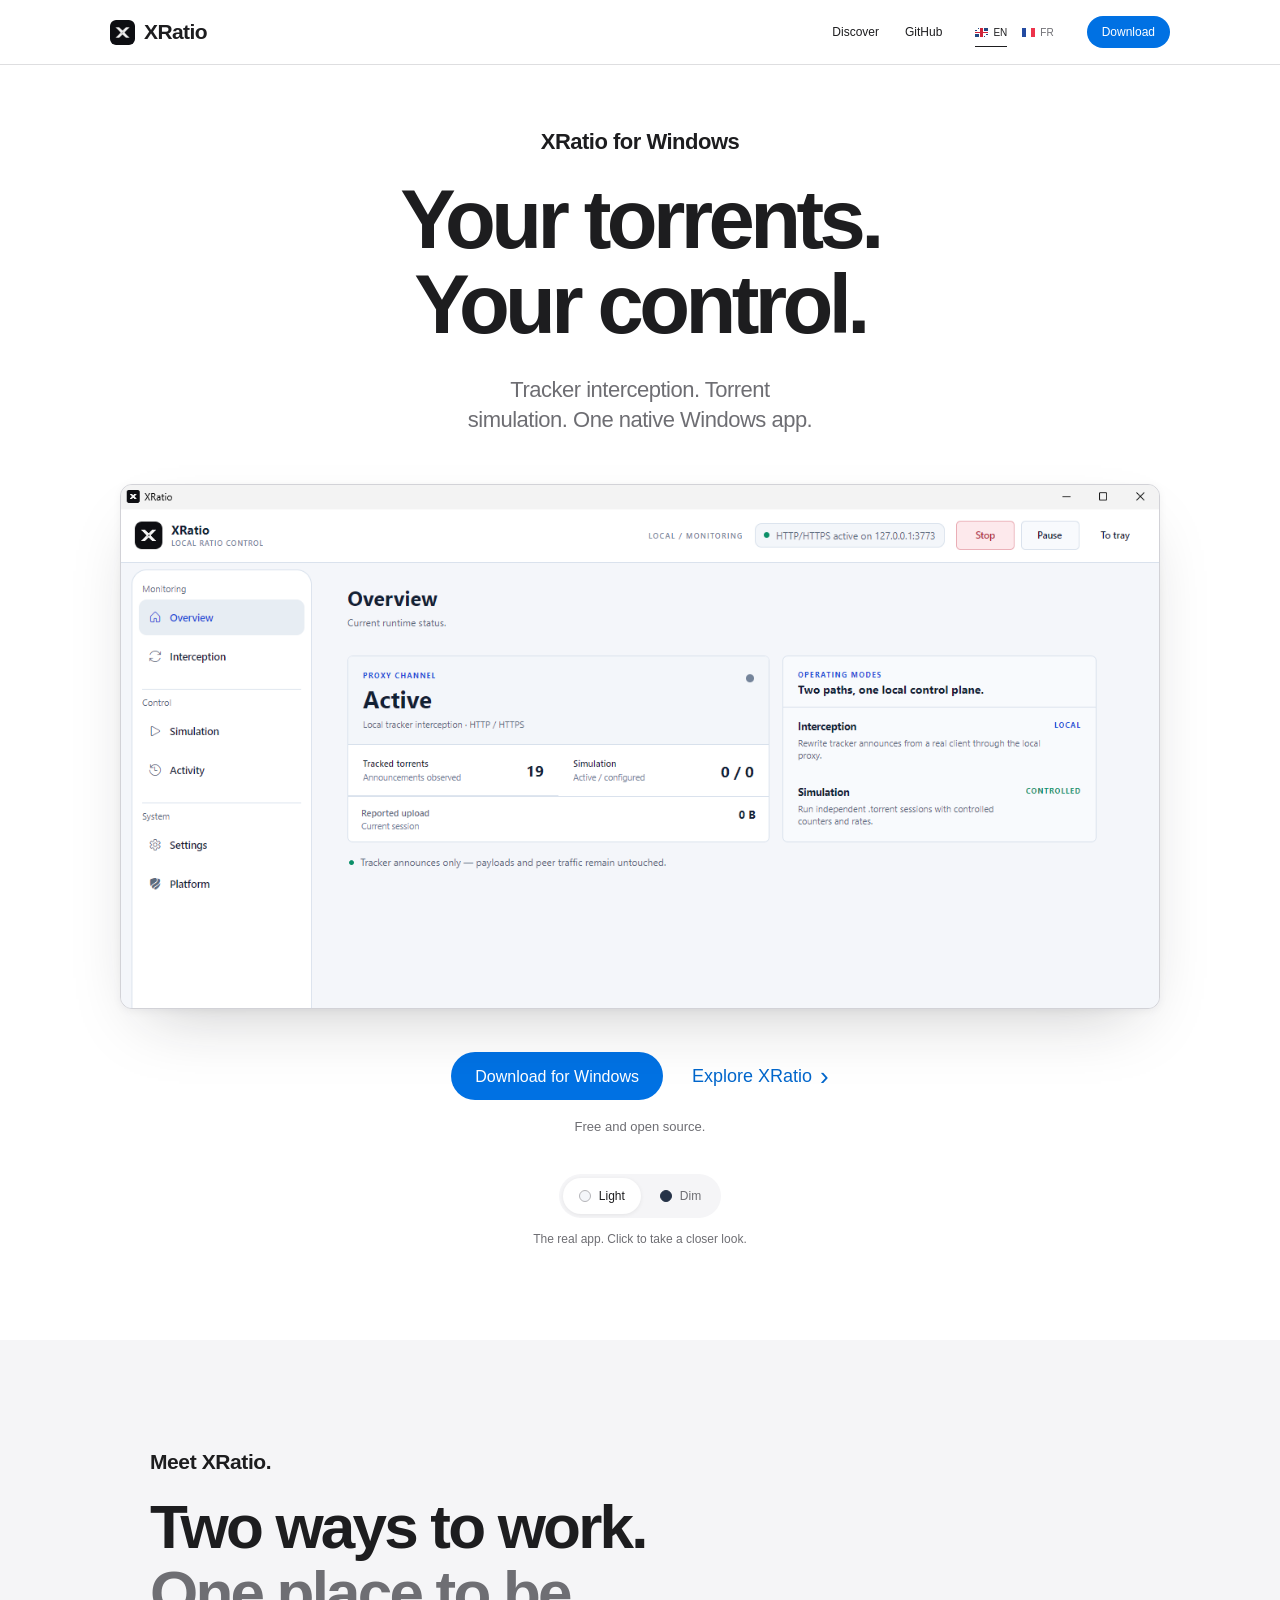
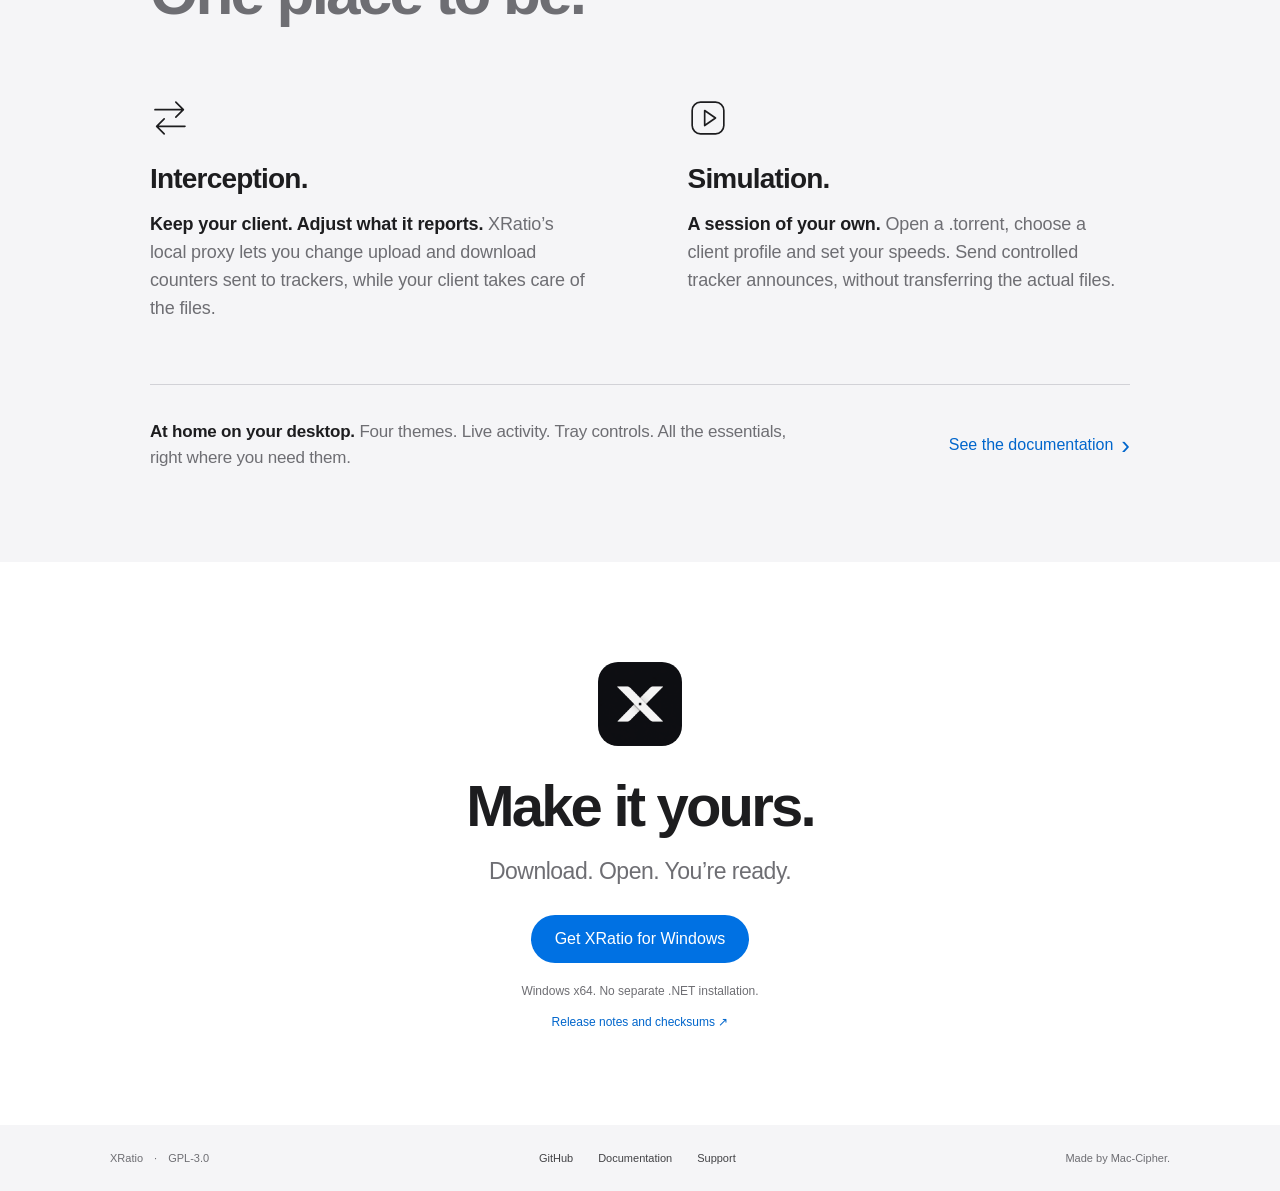
==== commit 18125008: "Present XRatio with an Apple-inspired minimal product design" ====
--- a/docs/index.html
+++ b/docs/index.html
@@ -3,52 +3,67 @@
 <head>
   <meta charset="utf-8">
   <meta name="viewport" content="width=device-width, initial-scale=1">
-  <meta name="theme-color" content="#f4f6fa">
-  <meta name="description" content="XRatio is a Windows app for tracker announce interception and independent torrent simulation.">
-  <meta property="og:title" content="XRatio — Tracker announce control for Windows">
-  <meta property="og:description" content="Local interception. Independent simulation. A native Windows application.">
+  <meta name="theme-color" content="#ffffff">
+  <meta name="description" content="XRatio brings local tracker interception and independent torrent simulation to one native Windows app.">
+  <meta property="og:title" content="XRatio — Your torrents. Your control.">
+  <meta property="og:description" content="Local tracker interception and independent simulation. Free and open source, for Windows.">
   <meta property="og:type" content="website">
   <meta property="og:image" content="https://mac-cipher.github.io/XRatio/screenshots/overview-light.png">
   <link rel="canonical" href="https://mac-cipher.github.io/XRatio/">
   <link rel="icon" href="assets/xratio-icon.png">
-  <link rel="stylesheet" href="styles.css">
-  <script src="script.js" defer></script>
-  <title>XRatio — Tracker announce control for Windows</title>
+  <link rel="stylesheet" href="styles.css?v=20260905-apple">
+  <script src="script.js?v=20260905-apple" defer></script>
+  <title>XRatio — Your torrents. Your control.</title>
 </head>
 <body>
   <a class="skip" href="#main" data-en="Skip to content" data-fr="Aller au contenu">Skip to content</a>
-  <aside class="sidebar">
-    <a class="brand" href="#app" aria-label="XRatio"><img src="assets/xratio-icon.png" width="38" height="38" alt=""><span>XRatio<small data-en="Windows application" data-fr="Application Windows">Windows application</small></span></a>
-    <nav aria-label="Main navigation">
-      <a href="#app" class="current"><svg viewBox="0 0 24 24" aria-hidden="true"><rect x="3" y="4" width="18" height="16" rx="2"/><path d="M3 9h18M9 9v11"/></svg><span data-en="The application" data-fr="L’application">The application</span></a>
-      <a href="#workflows"><svg viewBox="0 0 24 24" aria-hidden="true"><path d="M4 7h15m-4-4 4 4-4 4M20 17H5m4-4-4 4 4 4"/></svg><span data-en="How it works" data-fr="Fonctionnement">How it works</span></a>
-      <a href="#download"><svg viewBox="0 0 24 24" aria-hidden="true"><path d="M12 3v12m-5-5 5 5 5-5M4 16v5h16v-5"/></svg><span data-en="Download" data-fr="Téléchargement">Download</span></a>
+  <header class="header">
+    <nav class="navigation" aria-label="Main navigation">
+      <a class="brand" href="#"><img src="assets/xratio-icon.png" width="25" height="25" alt="">XRatio</a>
+      <div class="nav-end">
+        <a class="nav-link" href="#features" data-en="Discover" data-fr="Découvrir">Discover</a>
+        <a class="nav-link" href="https://github.com/Mac-Cipher/XRatio">GitHub</a>
+        <div class="languages" role="group" aria-label="Choose language">
+          <button data-language="en" aria-label="English" aria-pressed="true"><span class="flag gb" aria-hidden="true"></span>EN</button>
+          <button data-language="fr" aria-label="Français" aria-pressed="false"><span class="flag fr" aria-hidden="true"></span>FR</button>
+        </div>
+        <a class="button nav-download" href="https://github.com/Mac-Cipher/XRatio/releases/latest/download/XRatio.exe" data-en="Download" data-fr="Télécharger">Download</a>
+      </div>
     </nav>
-    <div class="sidebar-bottom"><p data-en="An open source project by" data-fr="Un projet open source de">An open source project by</p><a href="https://github.com/Mac-Cipher/XRatio">Mac-Cipher <span aria-hidden="true">↗</span></a><div class="side-links"><a data-doc href="https://github.com/Mac-Cipher/XRatio#readme" data-en="Documentation" data-fr="Documentation">Documentation</a><a href="https://github.com/Mac-Cipher/XRatio/issues" data-en="Report an issue" data-fr="Signaler un problème">Report an issue</a></div><span class="license">GPL-3.0</span></div>
-  </aside>
-  <div class="page">
-    <header class="topbar"><span class="breadcrumb">XRatio <span>/</span> <span data-en="Desktop" data-fr="Bureau">Desktop</span></span><div class="language-switch" role="group" aria-label="Choose language"><button data-language="en" aria-label="English" aria-pressed="true"><span class="flag gb" aria-hidden="true"></span>EN</button><button data-language="fr" aria-label="Français" aria-pressed="false"><span class="flag fr" aria-hidden="true"></span>FR</button></div></header>
-    <main id="main">
-      <section id="app" class="intro section-inner">
-        <div class="intro-copy"><div class="product-name">XRatio<span class="platform">Windows / x64</span></div><h1 data-en="Control what your tracker sees." data-fr="Contrôlez ce que voit votre tracker.">Control what your tracker sees.</h1><p class="intro-description" data-en="Inspect and adjust the counters sent to trackers, or run a simulation from a .torrent file. A native desktop tool that works alongside your torrent client." data-fr="Consultez et ajustez les compteurs envoyés aux trackers, ou lancez une simulation depuis un fichier .torrent. Un outil natif qui accompagne votre client torrent.">Inspect and adjust the counters sent to trackers, or run a simulation from a .torrent file. A native desktop tool that works alongside your torrent client.</p><div class="intro-actions"><a class="download-button" href="https://github.com/Mac-Cipher/XRatio/releases/latest/download/XRatio.exe"><svg viewBox="0 0 24 24" aria-hidden="true"><path d="M12 3v12m-5-5 5 5 5-5M4 16v5h16v-5"/></svg><span data-en="Download XRatio" data-fr="Télécharger XRatio">Download XRatio</span></a><a class="quiet-link" href="https://github.com/Mac-Cipher/XRatio" data-en="View source ↗" data-fr="Code source ↗">View source ↗</a></div><p class="download-note" data-en="Free. Self-contained. No separate .NET install." data-fr="Gratuit. Autonome. Sans installation de .NET.">Free. Self-contained. No separate .NET install.</p></div>
-        <div class="product-sheet"><span class="sheet-label" data-en="IN THE APPLICATION" data-fr="DANS L’APPLICATION">IN THE APPLICATION</span><div><span class="sheet-icon">↔</span><p><strong>Interception</strong><span data-en="Adjust your client’s announces" data-fr="Ajustez les annonces du client">Adjust your client’s announces</span></p></div><div><span class="sheet-icon">▷</span><p><strong>Simulation</strong><span data-en="Run independent tracker sessions" data-fr="Lancez des sessions indépendantes">Run independent tracker sessions</span></p></div><div><span class="sheet-icon">≡</span><p><strong data-en="Activity" data-fr="Activité">Activity</strong><span data-en="Inspect events as they happen" data-fr="Consultez les événements en direct">Inspect events as they happen</span></p></div></div>
-      </section>
-      <section class="showcase section-inner" aria-label="Application preview">
-        <div class="showcase-heading"><span data-en="Inside XRatio" data-fr="Dans XRatio">Inside XRatio</span><div class="theme-switch" role="group" aria-label="Screenshot theme"><button data-theme="light" aria-pressed="true"><span class="swatch light"></span><span data-en="Light" data-fr="Clair">Light</span></button><button data-theme="dim" aria-pressed="false"><span class="swatch dim"></span><span data-en="Dim" data-fr="Tamisé">Dim</span></button></div></div>
-        <button class="screenshot-button" type="button" aria-label="Enlarge application screenshot" data-open-preview><img id="screenshot" src="screenshots/overview-light.png" width="1279" height="830" alt="XRatio overview in its light theme"><span class="enlarge"><svg viewBox="0 0 24 24" aria-hidden="true"><path d="M8 3H3v5m13-5h5v5M3 16v5h5m13-5v5h-5"/></svg><span data-en="Full screenshot" data-fr="Capture complète">Full screenshot</span></span></button>
-        <div class="screenshot-caption"><span data-en="Overview — proxy status, tracked torrents and simulation sessions." data-fr="Vue d’ensemble — état du proxy, torrents suivis et sessions de simulation.">Overview — proxy status, tracked torrents and simulation sessions.</span><span data-en="Actual application screenshot" data-fr="Capture réelle de l’application">Actual application screenshot</span></div>
-      </section>
-      <section id="workflows" class="workflows section-inner">
-        <div class="section-title"><h2 data-en="Two ways to use XRatio" data-fr="Deux façons d’utiliser XRatio">Two ways to use XRatio</h2><p data-en="Choose the workflow that matches your session." data-fr="Choisissez le fonctionnement adapté à votre session.">Choose the workflow that matches your session.</p></div>
-        <div class="workflow-layout"><div class="workflow-tabs" role="tablist" aria-label="Operating mode"><button id="tab-interception" role="tab" aria-selected="true" aria-controls="panel-interception" data-mode="interception"><span>Interception</span><small data-en="With your torrent client" data-fr="Avec votre client torrent">With your torrent client</small><span class="tab-arrow" aria-hidden="true">→</span></button><button id="tab-simulation" role="tab" aria-selected="false" aria-controls="panel-simulation" tabindex="-1" data-mode="simulation"><span>Simulation</span><small data-en="From a .torrent file" data-fr="Depuis un fichier .torrent">From a .torrent file</small><span class="tab-arrow" aria-hidden="true">→</span></button></div>
-          <div class="workflow-panel" id="panel-interception" role="tabpanel" aria-labelledby="tab-interception" tabindex="0"><div class="route" aria-label="Client to XRatio to tracker"><span>Client</span><i aria-hidden="true">→</i><strong>XRatio</strong><i aria-hidden="true">→</i><span>Tracker</span></div><h3 data-en="Change the announce, keep your client." data-fr="Ajustez l’annonce, gardez votre client.">Change the announce, keep your client.</h3><p data-en="Point your torrent client to XRatio’s local HTTP/HTTPS proxy. Set reporting rules, then compare the original and reported upload and download counters." data-fr="Configurez votre client torrent pour utiliser le proxy HTTP/HTTPS local de XRatio. Réglez les règles de rapport, puis comparez les compteurs d’envoi et de réception réels et rapportés.">Point your torrent client to XRatio’s local HTTP/HTTPS proxy. Set reporting rules, then compare the original and reported upload and download counters.</p><div class="boundary-note"><span aria-hidden="true">↳</span><span data-en="Your client still handles files and peer-to-peer traffic." data-fr="Votre client continue de gérer les fichiers et le trafic pair-à-pair.">Your client still handles files and peer-to-peer traffic.</span></div></div>
-          <div class="workflow-panel" id="panel-simulation" role="tabpanel" aria-labelledby="tab-simulation" tabindex="0" hidden><div class="route" aria-label="Torrent file to XRatio to tracker"><span>.torrent</span><i aria-hidden="true">→</i><strong>XRatio</strong><i aria-hidden="true">→</i><span>Tracker</span></div><h3 data-en="Send announces independently." data-fr="Envoyez des annonces indépendantes.">Send announces independently.</h3><p data-en="Load a .torrent file, select a client profile and configure speeds, progress and counters. Start and stop the simulation from XRatio, without running a separate torrent client." data-fr="Chargez un fichier .torrent, choisissez un profil client et réglez les débits, la progression et les compteurs. Démarrez et arrêtez la simulation dans XRatio, sans lancer de client torrent séparé.">Load a .torrent file, select a client profile and configure speeds, progress and counters. Start and stop the simulation from XRatio, without running a separate torrent client.</p><div class="boundary-note"><span aria-hidden="true">↳</span><span data-en="Simulation sends tracker announces. It does not transfer files." data-fr="La simulation envoie des annonces aux trackers. Elle ne transfère aucun fichier.">Simulation sends tracker announces. It does not transfer files.</span></div></div>
+  </header>
+  <main id="main">
+    <section class="hero" id="overview">
+      <p class="product-name" data-en="XRatio for Windows" data-fr="XRatio pour Windows">XRatio for Windows</p>
+      <h1><span data-en="Your torrents." data-fr="Vos torrents.">Your torrents.</span><span data-en="Your control." data-fr="Votre contrôle.">Your control.</span></h1>
+      <p class="hero-description" data-en="Tracker interception. Torrent simulation. One native Windows app." data-fr="Interception et simulation de torrents. Une seule application Windows.">Tracker interception. Torrent simulation. One native Windows app.</p>
+
+      <div class="product-stage">
+        <button type="button" class="product-window" data-open-preview aria-label="Enlarge application screenshot"><img id="screenshot" src="screenshots/overview-light.png" width="1279" height="830" alt="XRatio application in the light theme" fetchpriority="high"></button>
+      </div>
+      <div class="hero-actions"><a class="button" href="https://github.com/Mac-Cipher/XRatio/releases/latest/download/XRatio.exe" data-en="Download for Windows" data-fr="Télécharger pour Windows">Download for Windows</a><a class="learn-link" href="#features"><span data-en="Explore XRatio" data-fr="Découvrir XRatio">Explore XRatio</span><span aria-hidden="true">›</span></a></div>
+      <p class="hero-note" data-en="Free and open source." data-fr="Gratuit et open source.">Free and open source.</p>
+      <div class="appearance"><div class="theme-switch" role="group" aria-label="Preview theme"><button data-theme="light" aria-pressed="true"><span class="swatch light" aria-hidden="true"></span><span data-en="Light" data-fr="Clair">Light</span></button><button data-theme="dim" aria-pressed="false"><span class="swatch dim" aria-hidden="true"></span><span data-en="Dim" data-fr="Tamisé">Dim</span></button></div><p data-en="The real app. Click to take a closer look." data-fr="La vraie application. Cliquez pour la voir de plus près.">The real app. Click to take a closer look.</p></div>
+    </section>
+    <section class="features" id="features">
+      <div class="content-width">
+        <div class="feature-heading"><p class="eyebrow" data-en="Meet XRatio." data-fr="Voici XRatio.">Meet XRatio.</p><h2><span data-en="Two ways to work." data-fr="Deux façons de faire.">Two ways to work.</span><span class="subtle" data-en="One place to be." data-fr="Une seule application.">One place to be.</span></h2></div>
+        <div class="feature-pair">
+          <article><svg class="feature-icon" viewBox="0 0 48 48" aria-hidden="true"><path d="M6 14h34M31 5l9 9-9 9M42 34H8m9-9-9 9 9 9"/></svg><h3>Interception.</h3><p><strong data-en="Keep your client. Adjust what it reports." data-fr="Gardez votre client. Ajustez ses rapports.">Keep your client. Adjust what it reports.</strong> <span data-en="XRatio’s local proxy lets you change upload and download counters sent to trackers, while your client takes care of the files." data-fr="Le proxy local de XRatio permet de modifier les compteurs d’envoi et de réception communiqués aux trackers, pendant que votre client s’occupe des fichiers.">XRatio’s local proxy lets you change upload and download counters sent to trackers, while your client takes care of the files.</span></p></article>
+          <article><svg class="feature-icon" viewBox="0 0 48 48" aria-hidden="true"><rect x="5" y="5" width="38" height="38" rx="10"/><path d="m20 15 13 9-13 9Z"/></svg><h3>Simulation.</h3><p><strong data-en="A session of your own." data-fr="Une session indépendante.">A session of your own.</strong> <span data-en="Open a .torrent, choose a client profile and set your speeds. Send controlled tracker announces, without transferring the actual files." data-fr="Ouvrez un .torrent, choisissez un profil client et réglez vos débits. Envoyez des annonces contrôlées aux trackers, sans transférer les fichiers.">Open a .torrent, choose a client profile and set your speeds. Send controlled tracker announces, without transferring the actual files.</span></p></article>
         </div>
-      </section>
-      <section id="download" class="install section-inner"><div class="install-heading"><h2 data-en="Get XRatio for Windows" data-fr="Installer XRatio pour Windows">Get XRatio for Windows</h2><p data-en="One executable. Everything included." data-fr="Un exécutable. Tout est inclus.">One executable. Everything included.</p></div><div class="install-body"><div class="release-file"><svg class="file-icon" viewBox="0 0 40 48" aria-hidden="true"><path d="M7 1h18l13 13v32H2V1h5M25 1v14h13"/><path d="m12 24 13 13m0-13L12 37"/></svg><div><strong>XRatio.exe</strong><span>Windows x64</span></div><a class="download-button" href="https://github.com/Mac-Cipher/XRatio/releases/latest/download/XRatio.exe"><span data-en="Download" data-fr="Télécharger">Download</span><span aria-hidden="true">↓</span></a></div><ol class="install-steps"><li><span data-en="Download and open XRatio.exe." data-fr="Téléchargez et ouvrez XRatio.exe.">Download and open XRatio.exe.</span></li><li><span data-en="Follow the built-in guide to configure your mode." data-fr="Suivez le guide intégré pour configurer votre mode.">Follow the built-in guide to configure your mode.</span></li><li><span data-en="Start your session and check Activity." data-fr="Démarrez votre session et consultez Activité.">Start your session and check Activity.</span></li></ol><div class="release-links"><a href="https://github.com/Mac-Cipher/XRatio/releases/latest" data-en="Release notes & SHA-256 ↗" data-fr="Notes de version et SHA-256 ↗">Release notes & SHA-256 ↗</a><a data-doc href="https://github.com/Mac-Cipher/XRatio#readme" data-en="Setup documentation ↗" data-fr="Guide de configuration ↗">Setup documentation ↗</a></div></div></section>
-      <footer class="section-inner"><span>XRatio <span class="footer-divider">/</span> GPL-3.0</span><a href="https://github.com/Mac-Cipher/XRatio" data-en="Built in the open. View on GitHub ↗" data-fr="Développé en open source. Voir sur GitHub ↗">Built in the open. View on GitHub ↗</a></footer>
-    </main>
-  </div>
-  <dialog id="preview-dialog" aria-label="Application screenshot"><div class="dialog-bar"><span>XRatio</span><button type="button" data-close-preview aria-label="Close screenshot"><span data-en="Close" data-fr="Fermer">Close</span> ×</button></div><img id="full-screenshot" src="screenshots/overview-light.png" width="1279" height="830" alt="Full XRatio application screenshot"></dialog>
+        <div class="desktop-note"><p><strong data-en="At home on your desktop." data-fr="À sa place sur votre bureau.">At home on your desktop.</strong> <span data-en="Four themes. Live activity. Tray controls. All the essentials, right where you need them." data-fr="Quatre thèmes. Un journal d’activité. Des commandes dans la barre des tâches. L’essentiel, à portée de main.">Four themes. Live activity. Tray controls. All the essentials, right where you need them.</span></p><a class="learn-link" data-doc href="https://github.com/Mac-Cipher/XRatio#readme"><span data-en="See the documentation" data-fr="Consulter la documentation">See the documentation</span><span aria-hidden="true">›</span></a></div>
+      </div>
+    </section>
+    <section class="get-app" id="download">
+      <img class="app-icon" src="assets/xratio-icon.png" alt="" width="84" height="84" loading="lazy">
+      <h2 data-en="Make it yours." data-fr="À vous de jouer.">Make it yours.</h2>
+      <p data-en="Download. Open. You’re ready." data-fr="Téléchargez. Ouvrez. C’est prêt.">Download. Open. You’re ready.</p>
+      <a class="button" href="https://github.com/Mac-Cipher/XRatio/releases/latest/download/XRatio.exe" data-en="Get XRatio for Windows" data-fr="Télécharger XRatio pour Windows">Get XRatio for Windows</a>
+      <span class="requirements" data-en="Windows x64. No separate .NET installation." data-fr="Windows x64. Aucune installation de .NET nécessaire.">Windows x64. No separate .NET installation.</span>
+      <a class="release-link" href="https://github.com/Mac-Cipher/XRatio/releases/latest" data-en="Release notes and checksums ↗" data-fr="Notes de version et empreintes ↗">Release notes and checksums ↗</a>
+    </section>
+  </main>
+  <footer><div class="footer-inner"><span>XRatio <span class="footer-dot">·</span> GPL-3.0</span><div><a href="https://github.com/Mac-Cipher/XRatio">GitHub</a><a data-doc href="https://github.com/Mac-Cipher/XRatio#readme">Documentation</a><a href="https://github.com/Mac-Cipher/XRatio/issues" data-en="Support" data-fr="Assistance">Support</a></div><span data-en="Made by Mac-Cipher." data-fr="Créé par Mac-Cipher.">Made by Mac-Cipher.</span></div></footer>
+  <dialog id="preview-dialog" aria-label="Application screenshot"><button class="close-preview" type="button" data-close-preview aria-label="Close screenshot">×</button><img id="full-screenshot" src="screenshots/overview-light.png" width="1279" height="830" alt="Full XRatio screenshot"></dialog>
 </body>
 </html>
--- a/docs/styles.css
+++ b/docs/styles.css
@@ -1,186 +1,143 @@
 :root {
   color-scheme: light;
-  font-family: 'Segoe UI Variable Text', 'Segoe UI', sans-serif;
-  color: #122034;
-  background: #f4f6fa;
+  font-family: -apple-system, BlinkMacSystemFont, 'Helvetica Neue', Arial, sans-serif;
+  color: #1d1d1f;
+  background: #fff;
   font-synthesis: none;
-  --muted: #5c6b7e;
-  --line: #d8e1ec;
-  --accent: #1d4ed8;
+  --secondary: #6e6e73;
+  --blue: #0071e3;
 }
 * { box-sizing: border-box; }
-html { scroll-behavior: smooth; scroll-padding-top: 30px; }
-body { margin: 0; }
-button, a { -webkit-tap-highlight-color: transparent; }
-button { font: inherit; cursor: pointer; }
+html { scroll-behavior: smooth; scroll-padding-top: 80px; }
+body { margin: 0; -webkit-font-smoothing: antialiased; }
 a { color: inherit; text-decoration: none; }
-a:hover { color: var(--accent); }
-button:focus-visible, a:focus-visible, [tabindex]:focus-visible { outline: 2px solid var(--accent); outline-offset: 4px; }
-svg { width: 19px; height: 19px; fill: none; stroke: currentColor; stroke-width: 1.5; stroke-linecap: round; stroke-linejoin: round; flex-shrink: 0; }
+button { color: inherit; font: inherit; cursor: pointer; }
+a, button { -webkit-tap-highlight-color: transparent; }
+a:focus-visible, button:focus-visible { outline: 3px solid #0071e3; outline-offset: 5px; }
+p, h1, h2, h3 { margin: 0; }
 img { max-width: 100%; }
-p, h1, h2, h3 { margin: 0; }
-p { color: var(--muted); }
-button { color: inherit; }
-[hidden] { display: none !important; }
-.skip { position: fixed; top: -70px; left: 20px; z-index: 10; background: white; padding: 12px; }
-.skip:focus { top: 10px; }
-.sidebar { position: fixed; inset: 0 auto 0 0; width: 220px; display: flex; flex-direction: column; background: #fff; padding: 31px 18px 26px; border-right: 1px solid var(--line); }
-.brand { display: flex; gap: 11px; align-items: center; padding-inline: 7px; font-size: 20px; font-weight: 650; letter-spacing: -.5px; }
-.brand img { border-radius: 9px; }
-.brand small { display: block; margin-top: 4px; color: var(--muted); font-size: 10px; font-weight: 400; letter-spacing: 0; }
-nav { margin-top: 54px; display: grid; gap: 7px; }
-nav a { display: flex; align-items: center; gap: 12px; border-radius: 5px; padding: 12px 10px; font-size: 12px; color: var(--muted); }
-nav a.current { background: #e7edf3; color: #122034; font-weight: 600; }
-nav a.current svg { color: var(--accent); }
-nav a:hover { background: #f4f6fa; }
-.sidebar-bottom { margin-top: auto; padding: 24px 9px 0; }
-.sidebar-bottom p { font-size: 10px; margin-bottom: 5px; }
-.sidebar-bottom>a { display: flex; justify-content: space-between; font-size: 13px; }
-.side-links { border-top: 1px solid var(--line); padding-top: 20px; margin-top: 22px; display: grid; gap: 12px; font-size: 11px; color: var(--muted); }
-.license { display: block; font-size: 10px; margin-top: 22px; color: var(--muted); }
-.page { margin-left: 220px; }
-.topbar { height: 76px; display: flex; justify-content: space-between; align-items: center; margin: 0 52px; border-bottom: 1px solid var(--line); }
-.breadcrumb { display: flex; gap: 13px; font-size: 11px; color: var(--muted); }
-.breadcrumb>span:first-child { color: #9ca7b6; }
-.language-switch { display: flex; gap: 4px; }
-.language-switch button { display: flex; align-items: center; gap: 7px; font-size: 10px; border: 1px solid transparent; background: none; min-height: 34px; padding: 7px 9px; border-radius: 4px; color: var(--muted); }
-.language-switch button[aria-pressed=true] { border-color: var(--line); color: #122034; background: white; }
-.flag { width: 15px; height: 10px; display: inline-block; }
+.skip { position: fixed; left: 15px; top: -80px; background: white; padding: 12px; z-index: 20; }
+.skip:focus { top: 12px; }
+.header { position: sticky; top: 0; z-index: 5; background: #ffffffed; backdrop-filter: saturate(180%) blur(18px); border-bottom: 1px solid #dedee0; }
+.navigation { max-width: 1060px; width: calc(100% - 64px); min-height: 64px; margin: auto; display: flex; align-items: center; justify-content: space-between; gap: 30px; }
+.brand { display: flex; align-items: center; gap: 9px; font-size: 21px; font-weight: 600; letter-spacing: -.6px; }
+.brand img { border-radius: 6px; }
+.nav-end { display: flex; align-items: center; gap: 26px; }
+.nav-link { font-size: 12px; }
+.nav-link:hover, footer a:hover { color: var(--blue); }
+.languages { display: flex; gap: 1px; }
+.languages button { display: flex; gap: 5px; align-items: center; border: 0; background: transparent; padding: 7px; min-height: 32px; font-size: 10px; color: var(--secondary); }
+.languages button[aria-pressed=true] { color: #1d1d1f; }
+.languages button[aria-pressed=true]::after { content: ''; display: block; position: absolute; bottom: 1px; left: 7px; right: 7px; height: 1px; background: #1d1d1f; }
+.languages button { position: relative; }
+.flag { display: inline-block; width: 13px; height: 9px; }
 .flag.fr { background: linear-gradient(90deg,#244ba1 33.33%,#fff 33.33%,#fff 66.66%,#ed334b 66.66%); }
 .flag.gb { background: linear-gradient(0deg,transparent 40%,#ce2439 40%,#ce2439 60%,transparent 60%),linear-gradient(90deg,transparent 40%,#ce2439 40%,#ce2439 60%,transparent 60%),linear-gradient(0deg,transparent 30%,white 30%,white 70%,transparent 70%),linear-gradient(90deg,transparent 32%,white 32%,white 68%,transparent 68%),linear-gradient(35deg,#214781 43%,white 43%,white 57%,#214781 57%); }
-.section-inner { max-width: 1120px; margin-inline: auto; width: calc(100% - 104px); }
-.intro { display: grid; grid-template-columns: minmax(0,1fr) 230px; gap: 55px; padding-top: 66px; padding-bottom: 48px; align-items: center; }
-.product-name { display: flex; align-items: center; gap: 14px; font-size: 15px; font-weight: 650; margin-bottom: 23px; }
-.platform { font-size: 10px; font-weight: 400; color: var(--muted); padding-left: 14px; border-left: 1px solid #c1ccd9; }
-h1 { font-size: clamp(34px,3.3vw,49px); line-height: 1.13; font-weight: 550; letter-spacing: -1.8px; max-width: 520px; text-wrap: balance; }
-.intro-description { margin-top: 22px; font-size: 14px; line-height: 1.8; max-width: 470px; }
-.intro-actions { display: flex; align-items: center; gap: 24px; margin-top: 29px; }
-.download-button { display: inline-flex; justify-content: center; align-items: center; gap: 12px; background: #17202d; border: 1px solid #17202d; color: white; border-radius: 5px; padding: 12px 17px; min-height: 44px; font-size: 12px; font-weight: 550; transition: background .15s; }
-.download-button:hover { background: var(--accent); border-color: var(--accent); color: white; }
-.download-button svg { width: 16px; height: 16px; }
-.quiet-link { font-size: 12px; }
-.download-note { font-size: 10px; margin-top: 13px; }
-.product-sheet { padding: 8px 0 4px 24px; border-left: 1px solid var(--line); }
-.sheet-label { display: block; color: var(--muted); font-size: 9px; font-weight: 500; letter-spacing: 1px; margin-bottom: 27px; }
-.product-sheet>div { display: flex; gap: 12px; margin-bottom: 24px; }
-.product-sheet>div:last-child { margin-bottom: 0; }
-.sheet-icon { font-size: 20px; width: 20px; color: var(--muted); }
-.product-sheet p { display: grid; gap: 5px; font-size: 10px; line-height: 1.5; }
-.product-sheet strong { color: #122034; font-size: 12px; font-weight: 600; }
-.showcase-heading { display: flex; align-items: center; justify-content: space-between; margin-bottom: 12px; font-size: 11px; font-weight: 600; }
-.theme-switch { display: flex; gap: 4px; }
-.theme-switch button { display: flex; align-items: center; gap: 6px; padding: 6px 8px; min-height: 30px; font-size: 10px; border: 1px solid transparent; border-radius: 4px; background: transparent; }
-.theme-switch button[aria-pressed=true] { background: white; border-color: var(--line); }
-.swatch { display: inline-block; width: 10px; height: 10px; border: 1px solid #b7c0cd; border-radius: 50%; }
-.swatch.light { background: #fff; }
+.button { display: inline-flex; align-items: center; justify-content: center; padding: 14px 24px; min-height: 48px; background: var(--blue); color: #fff; border-radius: 999px; font-size: 16px; line-height: 1.2; transition: background .2s; }
+.button:hover { background: #0077ed; }
+.nav-download { padding: 8px 15px; min-height: 32px; font-size: 12px; }
+.hero { padding: 64px 24px 94px; text-align: center; overflow: clip; }
+.product-name { font-size: 22px; font-weight: 600; letter-spacing: -.5px; margin-bottom: 22px; }
+h1 { font-size: clamp(64px,6.5vw,84px); line-height: 1.025; letter-spacing: -4.6px; font-weight: 600; }
+h1>span { display: block; }
+.hero-description { font-size: 22px; line-height: 1.4; letter-spacing: -.5px; max-width: 540px; margin: 27px auto 0; color: var(--secondary); text-wrap: balance; }
+.hero-actions { display: flex; align-items: center; justify-content: center; gap: 29px; margin-top: 43px; }
+.learn-link { color: #0066cc; display: inline-flex; align-items: center; gap: 8px; font-size: 18px; line-height: 1.4; }
+.learn-link>span:last-child { font-size: 26px; line-height: .8; }
+.learn-link:hover>span:first-child { text-decoration: underline; }
+.hero-note { font-size: 13px; margin-top: 19px; color: var(--secondary); }
+.product-stage { width: min(1040px,100%); margin: 48px auto 0; }
+.product-window { position: relative; display: block; width: 100%; aspect-ratio: 1.98; padding: 0; overflow: hidden; border: 1px solid #d2d2d7; border-radius: 12px; background: #f4f6fa; box-shadow: 0 28px 65px -27px #1d1d1f40,0 2px 8px #1d1d1f0d; cursor: zoom-in; }
+.product-window img { position: absolute; top: 0; left: 0; display: block; width: 100%; height: auto; }
+.appearance { margin-top: 40px; }
+.theme-switch { display: inline-flex; align-items: center; padding: 4px; gap: 3px; border-radius: 999px; background: #f5f5f7; }
+.theme-switch button { display: flex; align-items: center; gap: 8px; padding: 9px 16px; min-height: 36px; border: 0; border-radius: 999px; font-size: 12px; background: transparent; color: var(--secondary); }
+.theme-switch button[aria-pressed=true] { color: #1d1d1f; background: #fff; box-shadow: 0 1px 4px #00000012; }
+.swatch { width: 12px; height: 12px; border-radius: 50%; display: block; border: 1px solid #b4b4b8; }
+.swatch.light { background: #f4f6fa; }
 .swatch.dim { background: #253247; border-color: #253247; }
-.screenshot-button { position: relative; display: block; width: 100%; padding: 0; border: 1px solid #c2cbd7; border-radius: 7px; background: #fff; overflow: hidden; text-align: left; aspect-ratio: 2.25; }
-.screenshot-button img { width: 100%; height: auto; display: block; position: absolute; top: 0; left: 0; }
-.enlarge { position: absolute; right: 14px; bottom: 14px; display: flex; align-items: center; gap: 7px; font-size: 10px; background: #fff; color: #122034; border: 1px solid #c2cbd7; border-radius: 4px; padding: 8px 10px; }
-.enlarge svg { width: 13px; height: 13px; }
-.screenshot-button:hover .enlarge { border-color: var(--accent); color: var(--accent); }
-.screenshot-caption { display: flex; justify-content: space-between; gap: 18px; margin-top: 13px; color: var(--muted); font-size: 9px; line-height: 1.5; }
-.workflows { margin-top: 66px; padding-top: 35px; border-top: 1px solid var(--line); }
-h2 { font-size: 24px; font-weight: 550; letter-spacing: -.7px; line-height: 1.25; }
-.section-title p, .install-heading p { font-size: 12px; margin-top: 9px; line-height: 1.7; }
-.workflow-layout { display: grid; grid-template-columns: 220px minmax(0,1fr); gap: 30px; margin-top: 30px; }
-.workflow-tabs { display: flex; flex-direction: column; gap: 8px; }
-.workflow-tabs button { position: relative; display: flex; flex-direction: column; align-items: flex-start; gap: 6px; padding: 18px; background: transparent; border: 1px solid transparent; border-radius: 5px; text-align: left; font-size: 13px; }
-.workflow-tabs button[aria-selected=true] { border-color: var(--line); background: white; }
-.workflow-tabs small { color: var(--muted); font-size: 10px; }
-.tab-arrow { position: absolute; right: 16px; top: 16px; color: var(--accent); opacity: 0; }
-[aria-selected=true] .tab-arrow { opacity: 1; }
-.workflow-panel { padding: 24px 28px; background: #fff; border: 1px solid var(--line); border-radius: 6px; min-height: 248px; }
-.route { display: flex; align-items: center; gap: 22px; color: var(--muted); font-size: 11px; margin-bottom: 24px; }
-.route strong { font-weight: 550; color: var(--accent); }
-.route i { font-style: normal; color: #97a6b8; }
-h3 { font-size: 16px; font-weight: 600; letter-spacing: -.2px; }
-.workflow-panel p { font-size: 12px; line-height: 1.85; margin-top: 11px; }
-.boundary-note { display: flex; gap: 10px; margin-top: 18px; padding-top: 15px; border-top: 1px solid #e9edf3; font-size: 10px; line-height: 1.6; color: var(--muted); }
-.boundary-note>span:first-child { color: var(--accent); }
-.install { display: grid; grid-template-columns: 220px minmax(0,1fr); gap: 30px; padding-block: 38px; border-block: 1px solid var(--line); margin-top: 60px; }
-.install h2 { max-width: 210px; }
-.release-file { display: flex; align-items: center; gap: 15px; }
-.file-icon { width: 33px; height: 40px; color: #5c6b7e; stroke-width: 1; }
-.release-file>div { display: grid; gap: 5px; font-size: 14px; }
-.release-file strong { font-weight: 550; }
-.release-file>div span { font-size: 10px; color: var(--muted); }
-.release-file .download-button { margin-left: auto; }
-.install-steps { padding-left: 16px; margin-block: 24px; font-size: 11px; color: var(--muted); line-height: 2.2; }
-.install-steps li { padding-left: 5px; }
-.release-links { display: flex; flex-wrap: wrap; gap: 20px; font-size: 10px; }
-footer { display: flex; justify-content: space-between; gap: 20px; padding-block: 26px; color: var(--muted); font-size: 10px; }
-.footer-divider { color: #a5afbc; padding-inline: 8px; }
-dialog { width: min(1320px,96vw); max-width: 96vw; max-height: 94vh; padding: 0; border: 1px solid #7f8b9c; border-radius: 7px; background: #f4f6fa; }
-dialog::backdrop { background: #122034b8; }
-.dialog-bar { position: sticky; top: 0; display: flex; justify-content: space-between; align-items: center; padding: 10px 16px; background: white; z-index: 1; border-bottom: 1px solid var(--line); font-size: 12px; }
-.dialog-bar button { min-height: 32px; padding: 5px 12px; border: 1px solid var(--line); background: white; border-radius: 4px; }
+.appearance p { margin-top: 14px; font-size: 12px; color: var(--secondary); }
+.features { background: #f5f5f7; padding: 110px 32px 92px; }
+.content-width { width: min(980px,100%); margin-inline: auto; }
+.eyebrow { font-size: 21px; font-weight: 600; letter-spacing: -.4px; margin-bottom: 20px; }
+h2 { font-size: clamp(42px,5vw,62px); line-height: 1.06; font-weight: 600; letter-spacing: -2.8px; }
+.feature-heading h2>span { display: block; }
+.subtle { color: var(--secondary); }
+.feature-pair { display: grid; grid-template-columns: 1fr 1fr; gap: 95px; margin-top: 72px; }
+.feature-icon { width: 40px; height: 40px; stroke: #1d1d1f; fill: none; stroke-width: 2; stroke-linecap: round; stroke-linejoin: round; margin-bottom: 21px; }
+h3 { font-size: 28px; letter-spacing: -.8px; font-weight: 600; margin-bottom: 16px; }
+.feature-pair p { font-size: 18px; line-height: 1.55; color: var(--secondary); letter-spacing: -.15px; }
+.feature-pair strong { color: #1d1d1f; font-weight: 600; }
+.desktop-note { display: grid; grid-template-columns: 1fr 260px; gap: 60px; align-items: center; margin-top: 62px; padding-top: 34px; border-top: 1px solid #d2d2d7; }
+.desktop-note p { color: var(--secondary); font-size: 17px; line-height: 1.5; letter-spacing: -.2px; }
+.desktop-note strong { color: #1d1d1f; font-weight: 600; }
+.desktop-note .learn-link { font-size: 16px; justify-self: end; }
+.get-app { text-align: center; padding: 100px 24px 95px; }
+.app-icon { display: block; margin: 0 auto 29px; border-radius: 20px; }
+.get-app h2 { font-size: 58px; }
+.get-app>p { font-size: 23px; line-height: 1.4; margin-top: 18px; color: var(--secondary); letter-spacing: -.5px; }
+.get-app>.button { margin-top: 28px; }
+.requirements { display: block; font-size: 12px; color: var(--secondary); margin-top: 19px; line-height: 1.5; }
+.release-link { display: inline-block; font-size: 12px; color: #0066cc; margin-top: 15px; }
+.release-link:hover { text-decoration: underline; }
+footer { background: #f5f5f7; padding: 27px 32px; }
+.footer-inner { max-width: 1060px; margin: auto; display: flex; align-items: center; justify-content: space-between; gap: 24px; font-size: 11px; color: var(--secondary); }
+.footer-inner>div { display: flex; gap: 25px; color: #424245; }
+.footer-dot { padding-inline: 8px; }
+dialog { width: min(1320px,96vw); max-width: 96vw; max-height: 94vh; padding: 0; border: 0; border-radius: 12px; background: #fff; }
+dialog::backdrop { background: #0009; backdrop-filter: blur(8px); }
 dialog img { display: block; width: 100%; height: auto; }
-@media (min-width: 1600px) { .intro { padding-top: 85px; padding-bottom: 60px; } }
-@media (max-width: 1150px) {
-  .sidebar { width: 190px; padding-inline: 12px; }
-  .page { margin-left: 190px; }
-  .topbar { margin-inline: 32px; }
-  .section-inner { width: calc(100% - 64px); }
-  .intro { gap: 28px; grid-template-columns: minmax(0,1fr) 190px; }
-  .product-sheet { padding-left: 20px; }
-  h1 { font-size: 38px; }
-  .workflow-layout,.install { grid-template-columns: 185px minmax(0,1fr); gap: 20px; }
-  .workflow-panel { padding: 22px; }
-  .screenshot-caption>span:last-child { display: none; }
+.close-preview { position: sticky; z-index: 1; top: 12px; float: right; margin: 12px 12px -52px 0; border: 1px solid #d2d2d7; border-radius: 50%; width: 40px; height: 40px; background: #fffffff2; font-size: 27px; line-height: 1; }
+@media (max-width: 800px) {
+  .navigation { width: calc(100% - 40px); }
+  .nav-end { gap: 18px; }
+  .hero { padding-top: 62px; }
+  h1 { font-size: 72px; letter-spacing: -4px; }
+  .hero-description { font-size: 20px; max-width: 480px; }
+  .feature-pair { gap: 44px; }
+  .desktop-note { grid-template-columns: 1fr; gap: 22px; }
+  .desktop-note .learn-link { justify-self: start; }
+  .footer-inner { flex-wrap: wrap; }
 }
-@media (max-width: 900px) {
-  .intro { grid-template-columns: 1fr; padding-top: 45px; }
-  .product-sheet { display: none; }
-  .intro-copy { max-width: 520px; }
-  h1 { max-width: 480px; font-size: 42px; }
-  .workflow-layout { grid-template-columns: 1fr; }
-  .workflow-tabs { flex-direction: row; }
-  .workflow-tabs button { flex: 1; }
-  .install { grid-template-columns: 1fr; gap: 25px; }
-  .install h2 { max-width: none; }
-  .screenshot-button { aspect-ratio: 1.8; }
-}
-@media (max-width: 650px) {
-  html { scroll-padding-top: 18px; }
-  .sidebar { position: static; width: auto; padding: 20px 22px 0; border-right: 0; border-bottom: 1px solid var(--line); }
-  .brand { padding: 0; font-size: 19px; width: max-content; }
-  .brand small { font-size: 10px; }
-  nav { display: flex; gap: 8px; justify-content: space-between; margin-top: 20px; }
-  nav a { gap: 7px; padding: 11px 8px; border-radius: 4px 4px 0 0; font-size: 10px; }
-  nav svg { width: 14px; height: 14px; }
-  .sidebar-bottom { display: none; }
-  .page { margin-left: 0; }
-  .topbar { position: absolute; top: 21px; right: 17px; height: 36px; margin: 0; border: 0; }
-  .breadcrumb { display: none; }
-  .section-inner { width: calc(100% - 44px); }
-  .intro { padding-top: 35px; padding-bottom: 32px; }
-  .product-name { font-size: 13px; margin-bottom: 20px; }
-  h1 { font-size: 39px; letter-spacing: -1.4px; }
-  .intro-description { font-size: 14px; line-height: 1.75; margin-top: 18px; }
-  .intro-actions { margin-top: 23px; gap: 20px; }
-  .download-button { font-size: 12px; }
-  .quiet-link { font-size: 11px; }
-  .download-note { font-size: 10px; }
-  .screenshot-button { aspect-ratio: 1.5; }
-  .screenshot-button img { min-width: 540px; max-width: none; width: 100%; }
-  .enlarge { font-size: 9px; right: 9px; bottom: 9px; }
-  .screenshot-caption { font-size: 10px; }
-  .workflows { margin-top: 38px; padding-top: 28px; }
-  h2 { font-size: 23px; }
-  .workflow-layout { margin-top: 22px; gap: 15px; }
-  .workflow-tabs button { padding: 14px 12px; font-size: 12px; }
-  .workflow-tabs small { font-size: 9px; }
-  .tab-arrow { display: none; }
-  .workflow-panel { padding: 21px; min-height: 285px; }
-  .workflow-panel p { font-size: 12px; }
-  .route { gap: 18px; }
-  .install { margin-top: 36px; padding-block: 29px; }
-  .release-file { gap: 12px; }
-  .release-file .download-button { padding: 10px 13px; font-size: 11px; }
-  .install-steps { font-size: 12px; line-height: 1.9; }
-  .install-steps li+li { margin-top: 8px; }
-  .release-links { font-size: 10px; gap: 13px; }
-  footer { flex-direction: column; gap: 12px; font-size: 10px; }
+@media (max-width: 560px) {
+  html { scroll-padding-top: 72px; }
+  .navigation { width: calc(100% - 36px); min-height: 60px; gap: 12px; }
+  .brand { font-size: 19px; gap: 7px; }
+  .brand img { width: 23px; height: 23px; }
+  .nav-end { gap: 11px; }
+  .nav-link { display: none; }
+  .nav-download { font-size: 11px; padding: 8px 12px; }
+  .languages button { font-size: 9px; padding: 7px 4px; gap: 3px; }
+  .flag { width: 11px; height: 8px; }
+  .hero { padding: 48px 20px 58px; }
+  .product-name { font-size: 18px; margin-bottom: 18px; }
+  h1 { font-size: clamp(48px,12vw,66px); letter-spacing: -2.9px; line-height: 1.04; }
+  .hero-description { font-size: 18px; margin-top: 23px; max-width: 345px; line-height: 1.45; letter-spacing: -.3px; }
+  .hero-actions { flex-direction: column; gap: 20px; margin-top: 25px; }
+  .hero-actions .button { font-size: 15px; }
+  .learn-link { font-size: 17px; }
+  .hero-note { font-size: 12px; margin-top: 18px; }
+  .product-stage { margin-top: 40px; }
+  .product-window { border-radius: 6px; aspect-ratio: 1.62; box-shadow: 0 17px 35px -18px #1d1d1f55; }
+  .appearance { margin-top: 27px; }
+  .appearance p { font-size: 11px; line-height: 1.5; }
+  .features { padding: 61px 26px 54px; }
+  .eyebrow { font-size: 17px; margin-bottom: 15px; }
+  h2 { font-size: 40px; letter-spacing: -1.8px; }
+  .feature-pair { grid-template-columns: 1fr; gap: 43px; margin-top: 43px; }
+  .feature-icon { width: 34px; height: 34px; margin-bottom: 17px; }
+  h3 { font-size: 25px; margin-bottom: 13px; }
+  .feature-pair p { font-size: 17px; line-height: 1.55; }
+  .desktop-note { margin-top: 40px; padding-top: 27px; gap: 20px; }
+  .desktop-note p { font-size: 16px; }
+  .get-app { padding: 65px 24px 60px; }
+  .app-icon { width: 68px; height: 68px; border-radius: 16px; margin-bottom: 24px; }
+  .get-app h2 { font-size: 43px; }
+  .get-app>p { font-size: 19px; }
+  .get-app>.button { font-size: 14px; }
+  .requirements { font-size: 11px; max-width: 280px; margin-inline: auto; }
+  footer { padding: 24px; }
+  .footer-inner { flex-direction: column; align-items: flex-start; gap: 19px; }
+  .footer-inner>div { gap: 25px; }
 }
 @media (prefers-reduced-motion: reduce) { html { scroll-behavior: auto; } * { transition: none !important; } }
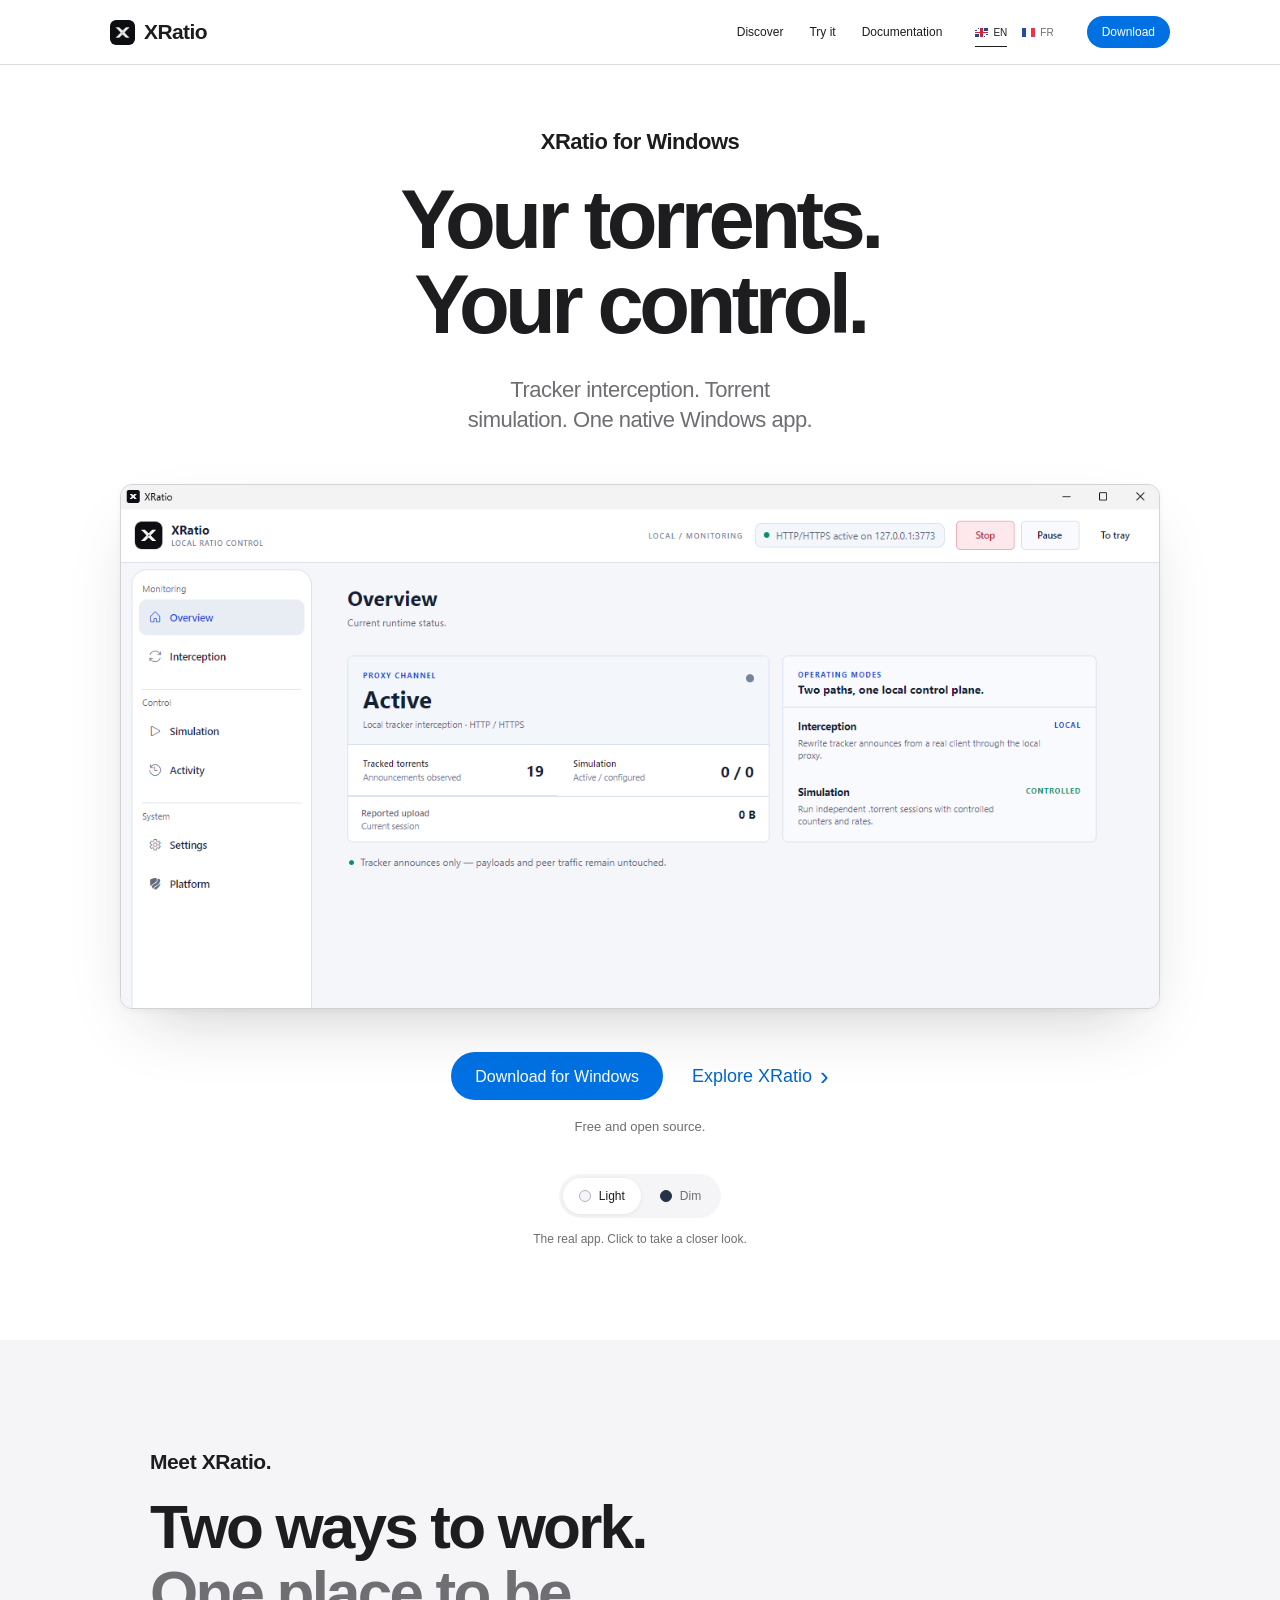
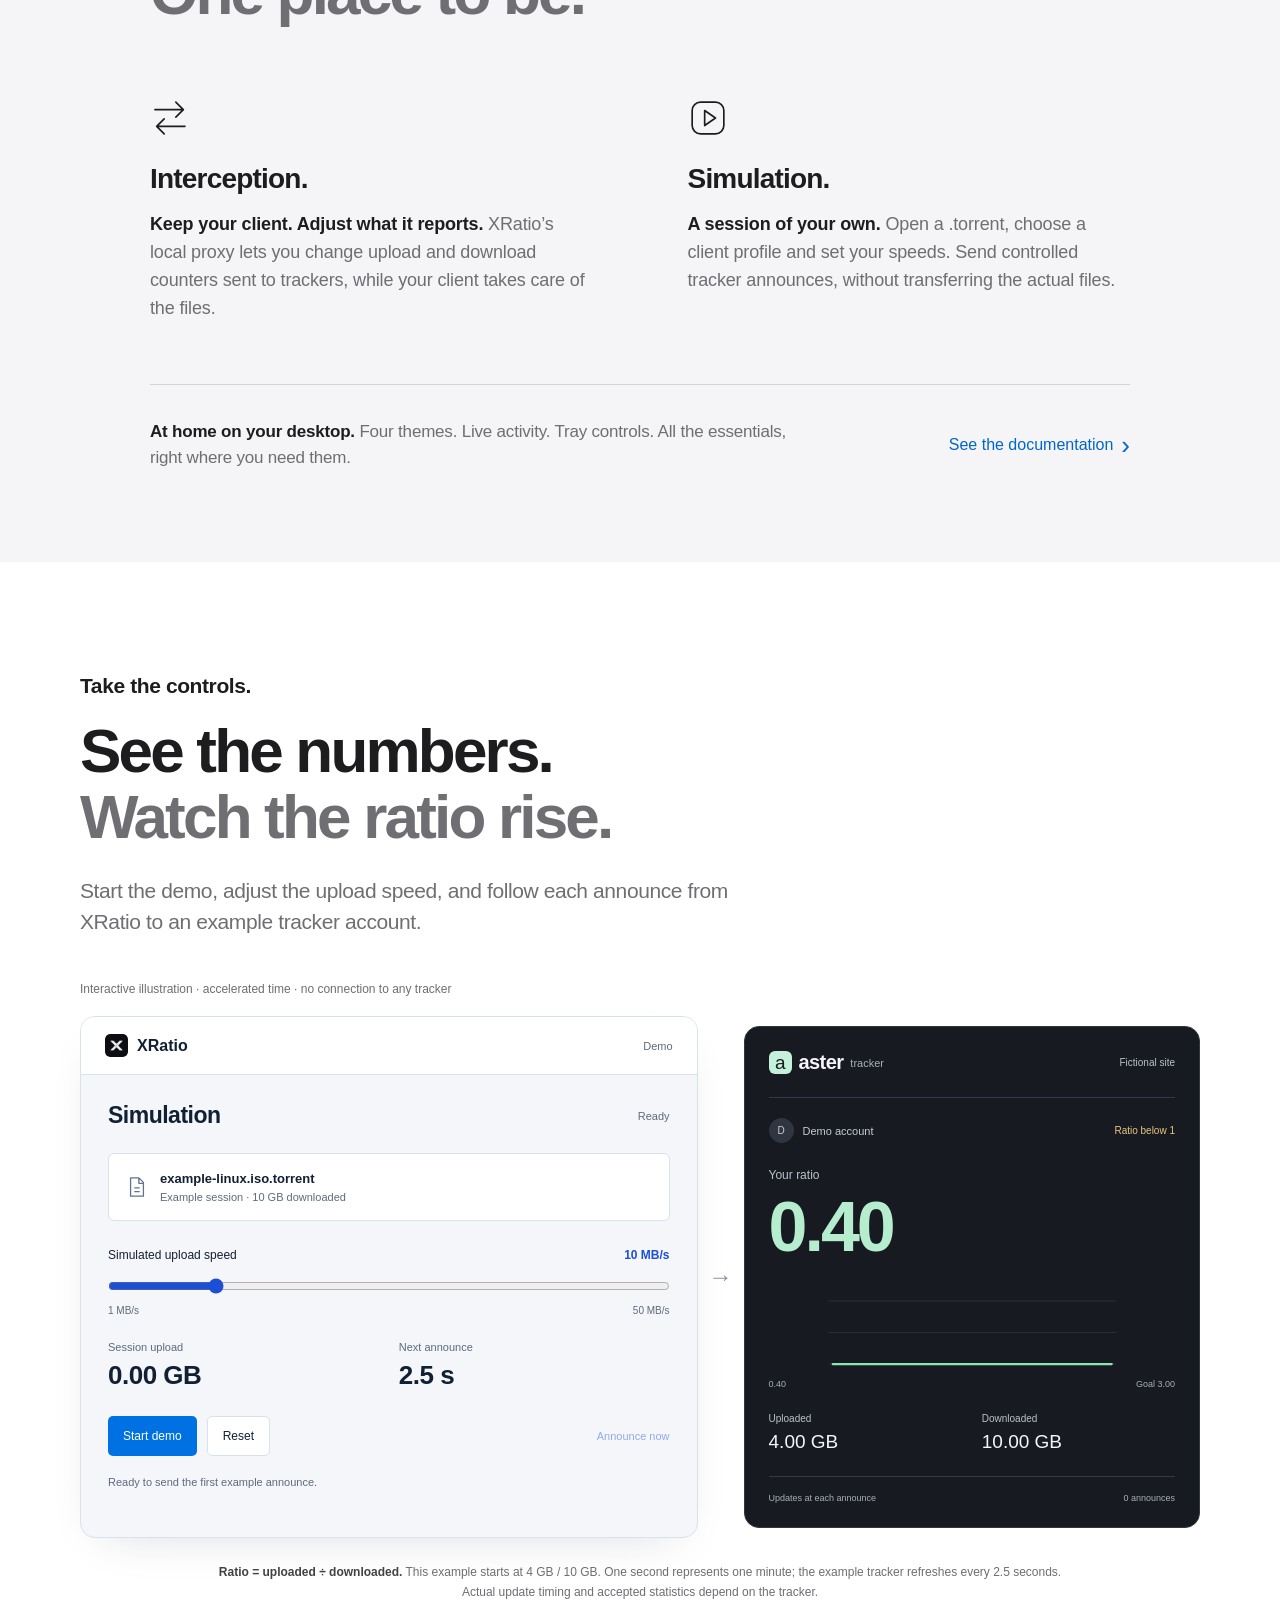
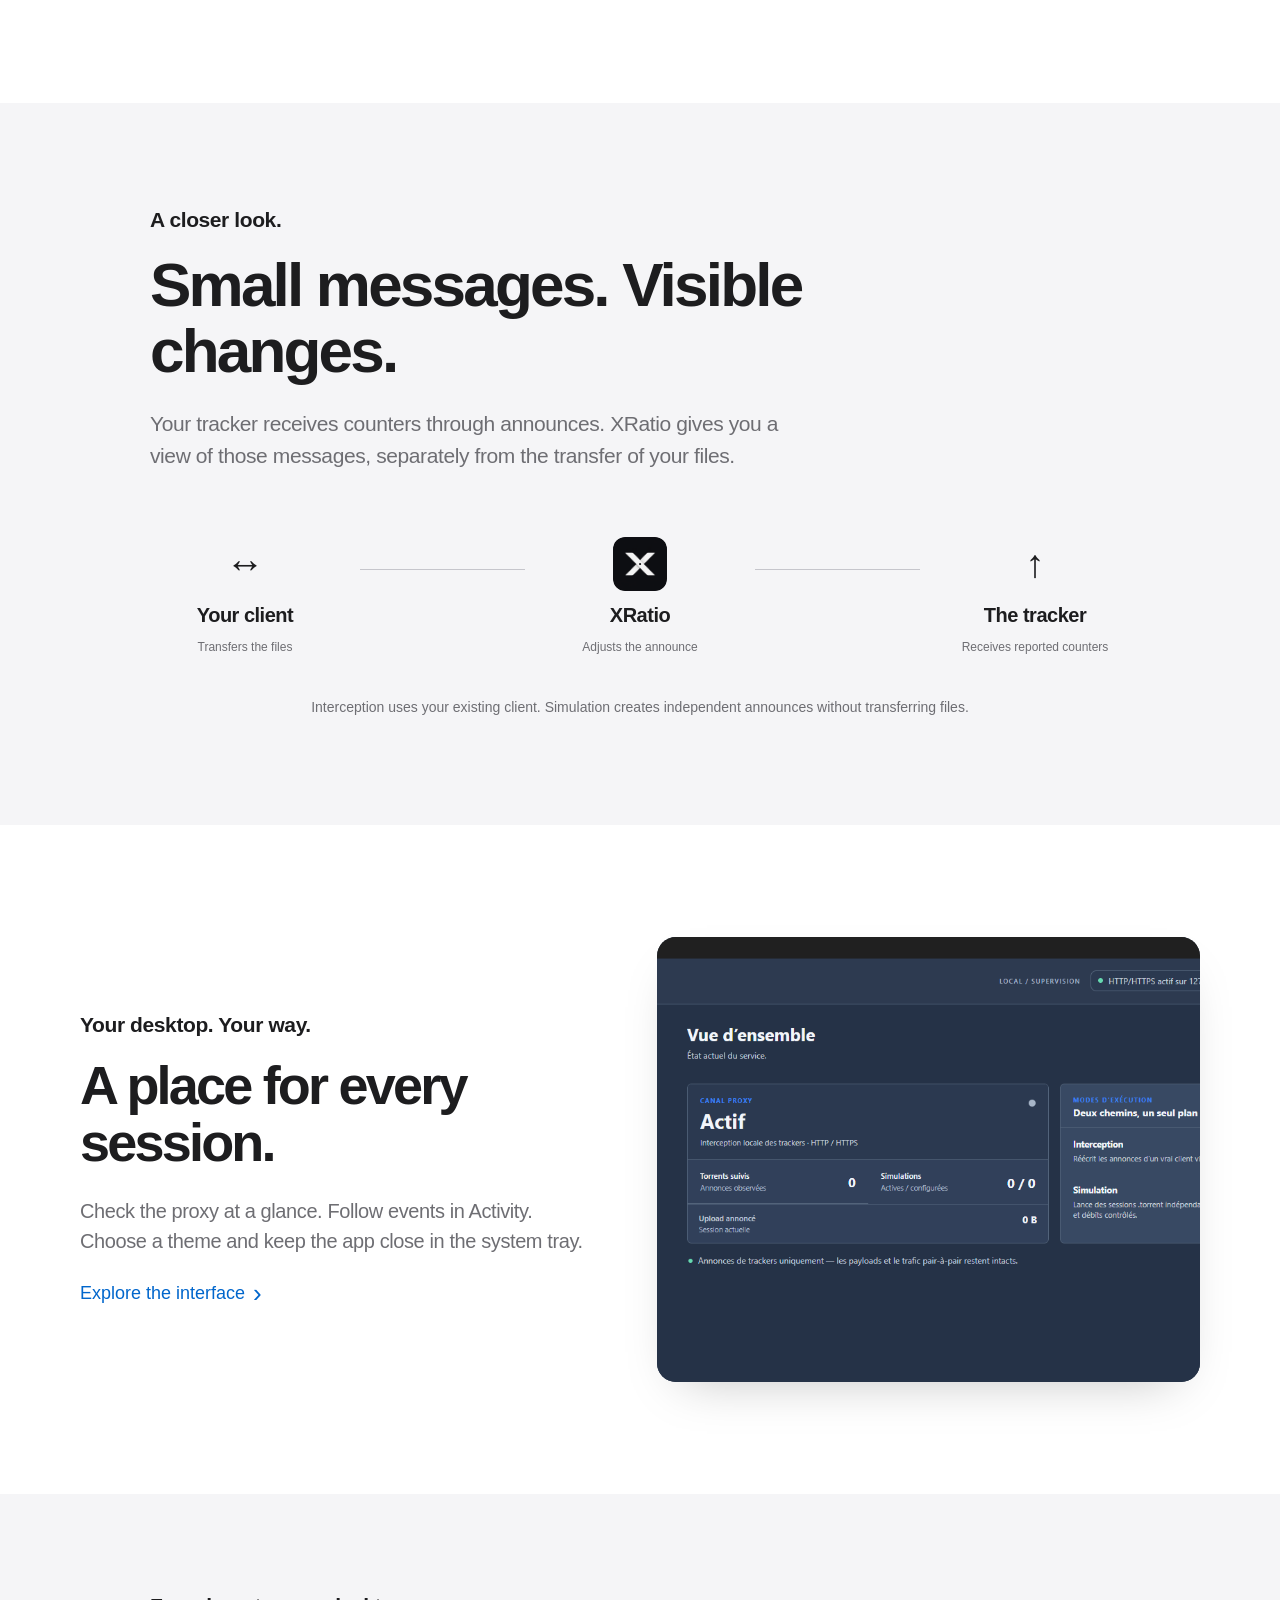
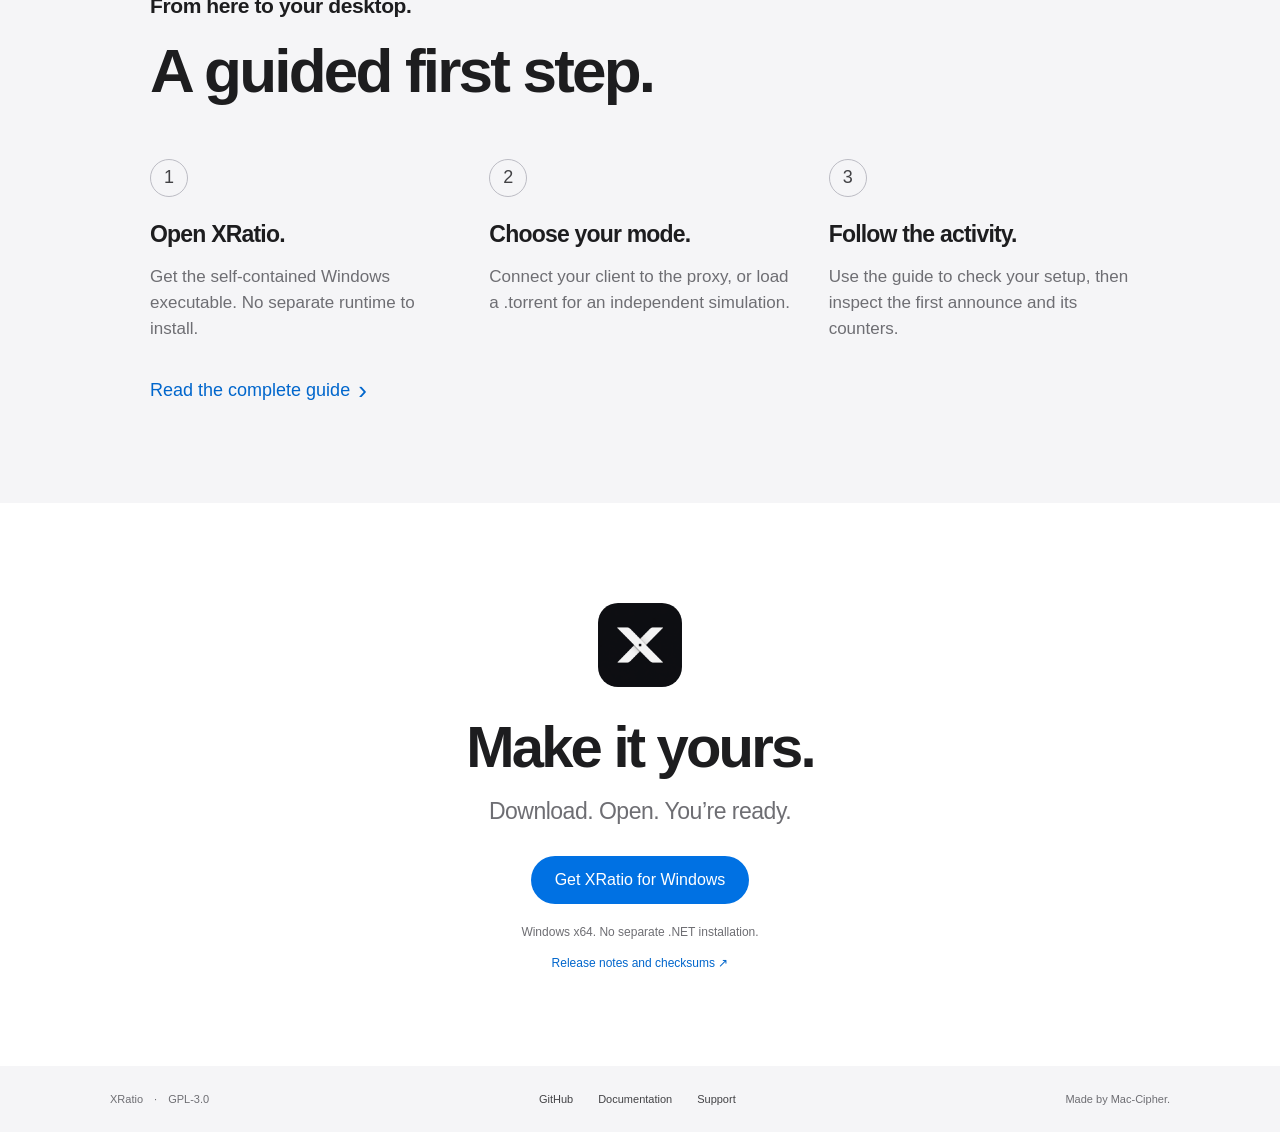
==== commit 66d3dd35: "Add site documentation and animated interactive ratio demo" ====
--- a/docs/index.html
+++ b/docs/index.html
@@ -11,8 +11,11 @@
   <meta property="og:image" content="https://mac-cipher.github.io/XRatio/screenshots/overview-light.png">
   <link rel="canonical" href="https://mac-cipher.github.io/XRatio/">
   <link rel="icon" href="assets/xratio-icon.png">
-  <link rel="stylesheet" href="styles.css?v=20260905-apple">
-  <script src="script.js?v=20260905-apple" defer></script>
+  <link rel="stylesheet" href="styles.css?v=20260905-demo">
+  <link rel="stylesheet" href="extended.css?v=20260905-demo">
+  <script src="script.js?v=20260905-demo" defer></script>
+  <script src="demo-model.js?v=20260905-demo" defer></script>
+  <script src="demo.js?v=20260905-demo" defer></script>
   <title>XRatio — Your torrents. Your control.</title>
 </head>
 <body>
@@ -22,7 +25,8 @@
       <a class="brand" href="#"><img src="assets/xratio-icon.png" width="25" height="25" alt="">XRatio</a>
       <div class="nav-end">
         <a class="nav-link" href="#features" data-en="Discover" data-fr="Découvrir">Discover</a>
-        <a class="nav-link" href="https://github.com/Mac-Cipher/XRatio">GitHub</a>
+        <a class="nav-link" href="#demo" data-en="Try it" data-fr="Essayer">Try it</a>
+        <a class="nav-link documentation-nav" href="documentation.html">Documentation</a>
         <div class="languages" role="group" aria-label="Choose language">
           <button data-language="en" aria-label="English" aria-pressed="true"><span class="flag gb" aria-hidden="true"></span>EN</button>
           <button data-language="fr" aria-label="Français" aria-pressed="false"><span class="flag fr" aria-hidden="true"></span>FR</button>
@@ -51,9 +55,48 @@
           <article><svg class="feature-icon" viewBox="0 0 48 48" aria-hidden="true"><path d="M6 14h34M31 5l9 9-9 9M42 34H8m9-9-9 9 9 9"/></svg><h3>Interception.</h3><p><strong data-en="Keep your client. Adjust what it reports." data-fr="Gardez votre client. Ajustez ses rapports.">Keep your client. Adjust what it reports.</strong> <span data-en="XRatio’s local proxy lets you change upload and download counters sent to trackers, while your client takes care of the files." data-fr="Le proxy local de XRatio permet de modifier les compteurs d’envoi et de réception communiqués aux trackers, pendant que votre client s’occupe des fichiers.">XRatio’s local proxy lets you change upload and download counters sent to trackers, while your client takes care of the files.</span></p></article>
           <article><svg class="feature-icon" viewBox="0 0 48 48" aria-hidden="true"><rect x="5" y="5" width="38" height="38" rx="10"/><path d="m20 15 13 9-13 9Z"/></svg><h3>Simulation.</h3><p><strong data-en="A session of your own." data-fr="Une session indépendante.">A session of your own.</strong> <span data-en="Open a .torrent, choose a client profile and set your speeds. Send controlled tracker announces, without transferring the actual files." data-fr="Ouvrez un .torrent, choisissez un profil client et réglez vos débits. Envoyez des annonces contrôlées aux trackers, sans transférer les fichiers.">Open a .torrent, choose a client profile and set your speeds. Send controlled tracker announces, without transferring the actual files.</span></p></article>
         </div>
-        <div class="desktop-note"><p><strong data-en="At home on your desktop." data-fr="À sa place sur votre bureau.">At home on your desktop.</strong> <span data-en="Four themes. Live activity. Tray controls. All the essentials, right where you need them." data-fr="Quatre thèmes. Un journal d’activité. Des commandes dans la barre des tâches. L’essentiel, à portée de main.">Four themes. Live activity. Tray controls. All the essentials, right where you need them.</span></p><a class="learn-link" data-doc href="https://github.com/Mac-Cipher/XRatio#readme"><span data-en="See the documentation" data-fr="Consulter la documentation">See the documentation</span><span aria-hidden="true">›</span></a></div>
+        <div class="desktop-note"><p><strong data-en="At home on your desktop." data-fr="À sa place sur votre bureau.">At home on your desktop.</strong> <span data-en="Four themes. Live activity. Tray controls. All the essentials, right where you need them." data-fr="Quatre thèmes. Un journal d’activité. Des commandes dans la barre des tâches. L’essentiel, à portée de main.">Four themes. Live activity. Tray controls. All the essentials, right where you need them.</span></p><a class="learn-link" data-doc href="documentation.html"><span data-en="See the documentation" data-fr="Consulter la documentation">See the documentation</span><span aria-hidden="true">›</span></a></div>
       </div>
     </section>
+    <section class="demo-section" id="demo">
+      <div class="wide-content">
+        <div class="section-intro reveal"><p class="eyebrow" data-en="Take the controls." data-fr="Prenez les commandes.">Take the controls.</p><h2><span data-en="See the numbers." data-fr="Voyez les chiffres.">See the numbers.</span><br><span class="subtle" data-en="Watch the ratio rise." data-fr="Et le ratio monter.">Watch the ratio rise.</span></h2><p class="section-description" data-en="Start the demo, adjust the upload speed, and follow each announce from XRatio to an example tracker account." data-fr="Lancez la démo, ajustez le débit d’envoi et suivez chaque annonce de XRatio jusqu’à un compte de tracker d’exemple.">Start the demo, adjust the upload speed, and follow each announce from XRatio to an example tracker account.</p></div>
+        <p class="demo-disclosure" data-en="Interactive illustration · accelerated time · no connection to any tracker" data-fr="Illustration interactive · temps accéléré · aucune connexion à un tracker">Interactive illustration · accelerated time · no connection to any tracker</p>
+        <div class="demo-layout" data-demo>
+          <div class="demo-app">
+            <div class="demo-titlebar"><span><img src="assets/xratio-icon.png" width="23" height="23" alt="">XRatio</span><span class="demo-tag" data-en="Demo" data-fr="Démo">Demo</span></div>
+            <div class="demo-app-body"><div class="demo-view-heading"><h3>Simulation</h3><span class="session-state" id="demo-state">Ready</span></div>
+              <div class="demo-torrent"><svg viewBox="0 0 24 24" aria-hidden="true"><path d="M5 2h9l5 5v15H5zM14 2v6h5M9 13h6M9 17h6"/></svg><div><strong>example-linux.iso.torrent</strong><span data-en="Example session · 10 GB downloaded" data-fr="Session d’exemple · 10 Go téléchargés">Example session · 10 GB downloaded</span></div></div>
+              <label class="speed-label" for="demo-speed"><span data-en="Simulated upload speed" data-fr="Débit d’envoi simulé">Simulated upload speed</span><output id="demo-speed-value" for="demo-speed">10 MB/s</output></label>
+              <input type="range" id="demo-speed" min="1" max="50" step="1" value="10">
+              <div class="speed-scale"><span>1 <span data-en="MB/s" data-fr="Mo/s">MB/s</span></span><span>50 <span data-en="MB/s" data-fr="Mo/s">MB/s</span></span></div>
+              <div class="demo-counters"><div><span data-en="Session upload" data-fr="Envoi de la session">Session upload</span><strong id="demo-upload">0.00 GB</strong></div><div><span data-en="Next announce" data-fr="Prochaine annonce">Next announce</span><strong id="demo-countdown">2.5 s</strong></div></div>
+              <div class="demo-controls"><button class="button" id="demo-toggle" type="button">Start demo</button><button class="demo-reset" id="demo-reset" type="button" data-en="Reset" data-fr="Réinitialiser">Reset</button><button class="demo-announce" id="demo-announce" type="button" disabled data-en="Announce now" data-fr="Annoncer maintenant">Announce now</button></div>
+              <p class="demo-event" id="demo-event" role="status">Ready to send the first example announce.</p>
+            </div>
+          </div>
+          <div class="announce-bridge" aria-hidden="true"><span>→</span><i></i></div>
+          <div class="tracker-card">
+            <div class="tracker-header"><strong><span class="tracker-mark" aria-hidden="true">a</span>aster<span class="tracker-word">tracker</span></strong><span data-en="Fictional site" data-fr="Site fictif">Fictional site</span></div>
+            <div class="tracker-account"><span class="avatar" aria-hidden="true">D</span><span data-en="Demo account" data-fr="Compte démo">Demo account</span><span class="tracker-badge" id="tracker-badge">Ratio below 1</span></div>
+            <div class="tracker-ratio-label" data-en="Your ratio" data-fr="Votre ratio">Your ratio</div><div class="tracker-ratio" id="tracker-ratio">0.40</div>
+            <div class="ratio-history"><svg viewBox="0 0 320 100" role="img" aria-label="Example ratio history" id="ratio-chart"><path class="chart-grid" d="M0 20h320M0 55h320M0 90h320"/><polyline id="ratio-line" points="0,90 320,90"/></svg><span><span>0.40</span><span data-en="Goal 3.00" data-fr="Objectif 3,00">Goal 3.00</span></span></div>
+            <div class="tracker-totals"><div><span data-en="Uploaded" data-fr="Envoyé">Uploaded</span><strong id="tracker-upload">4.00 GB</strong></div><div><span data-en="Downloaded" data-fr="Téléchargé">Downloaded</span><strong id="tracker-download">10.00 GB</strong></div></div>
+            <div class="tracker-footer"><span data-en="Updates at each announce" data-fr="Mis à jour à chaque annonce">Updates at each announce</span><span id="tracker-announces">0 announces</span></div>
+          </div>
+        </div>
+        <p class="demo-explanation"><strong data-en="Ratio = uploaded ÷ downloaded." data-fr="Ratio = envoyé ÷ téléchargé.">Ratio = uploaded ÷ downloaded.</strong> <span data-en="This example starts at 4 GB / 10 GB. One second represents one minute; the example tracker refreshes every 2.5 seconds. Actual update timing and accepted statistics depend on the tracker." data-fr="Cet exemple démarre à 4 Go / 10 Go. Une seconde représente une minute ; le tracker d’exemple se met à jour toutes les 2,5 secondes. Les délais et statistiques acceptées dépendent du tracker réel.">This example starts at 4 GB / 10 GB. One second represents one minute; the example tracker refreshes every 2.5 seconds. Actual update timing and accepted statistics depend on the tracker.</span></p>
+        <noscript><p class="demo-explanation">Enable JavaScript to use this local demo. / Activez JavaScript pour utiliser cette démo locale.</p></noscript>
+      </div>
+    </section>
+    <section class="announce-story">
+      <div class="content-width"><div class="section-intro reveal"><p class="eyebrow" data-en="A closer look." data-fr="Un peu plus près.">A closer look.</p><h2 data-en="Small messages. Visible changes." data-fr="De petits messages. Des changements visibles.">Small messages. Visible changes.</h2><p class="section-description" data-en="Your tracker receives counters through announces. XRatio gives you a view of those messages, separately from the transfer of your files." data-fr="Votre tracker reçoit des compteurs par des annonces. XRatio permet d’observer ces messages, séparément du transfert de vos fichiers.">Your tracker receives counters through announces. XRatio gives you a view of those messages, separately from the transfer of your files.</p></div>
+        <div class="message-flow reveal"><div><span class="flow-symbol" aria-hidden="true">↔</span><strong data-en="Your client" data-fr="Votre client">Your client</strong><small data-en="Transfers the files" data-fr="Transfère les fichiers">Transfers the files</small></div><span class="flow-connection" aria-hidden="true"></span><div><img src="assets/xratio-icon.png" alt="" width="54" height="54" loading="lazy"><strong>XRatio</strong><small data-en="Adjusts the announce" data-fr="Ajuste l’annonce">Adjusts the announce</small></div><span class="flow-connection" aria-hidden="true"></span><div><span class="flow-symbol" aria-hidden="true">↑</span><strong data-en="The tracker" data-fr="Le tracker">The tracker</strong><small data-en="Receives reported counters" data-fr="Reçoit les compteurs rapportés">Receives reported counters</small></div></div>
+        <p class="story-caption" data-en="Interception uses your existing client. Simulation creates independent announces without transferring files." data-fr="L’interception utilise votre client existant. La simulation crée des annonces indépendantes sans transférer de fichiers.">Interception uses your existing client. Simulation creates independent announces without transferring files.</p>
+      </div>
+    </section>
+    <section class="personal-section"><div class="wide-content personal-layout"><div class="reveal"><p class="eyebrow" data-en="Your desktop. Your way." data-fr="Votre bureau. À votre façon.">Your desktop. Your way.</p><h2 data-en="A place for every session." data-fr="Une place pour chaque session.">A place for every session.</h2><p class="section-description" data-en="Check the proxy at a glance. Follow events in Activity. Choose a theme and keep the app close in the system tray." data-fr="Vérifiez le proxy en un regard. Suivez les événements dans Activité. Choisissez un thème et gardez l’application à portée de main dans la zone de notification.">Check the proxy at a glance. Follow events in Activity. Choose a theme and keep the app close in the system tray.</p><a class="learn-link" href="documentation.html#interface"><span data-en="Explore the interface" data-fr="Explorer l’interface">Explore the interface</span><span aria-hidden="true">›</span></a></div><div class="detail-screenshot reveal"><img src="screenshots/overview-dim-theme.png" alt="XRatio dim theme overview" data-en-alt="XRatio dim theme overview" data-fr-alt="Vue d’ensemble de XRatio en thème tamisé" width="1296" height="839" loading="lazy"></div></div></section>
+    <section class="getting-started"><div class="content-width"><div class="section-intro reveal"><p class="eyebrow" data-en="From here to your desktop." data-fr="D’ici à votre bureau.">From here to your desktop.</p><h2 data-en="A guided first step." data-fr="Un premier pas guidé.">A guided first step.</h2></div><ol class="onboarding-steps"><li class="reveal"><span>1</span><h3 data-en="Open XRatio." data-fr="Ouvrez XRatio.">Open XRatio.</h3><p data-en="Get the self-contained Windows executable. No separate runtime to install." data-fr="Récupérez l’exécutable Windows autonome. Aucun environnement séparé à installer.">Get the self-contained Windows executable. No separate runtime to install.</p></li><li class="reveal"><span>2</span><h3 data-en="Choose your mode." data-fr="Choisissez votre mode.">Choose your mode.</h3><p data-en="Connect your client to the proxy, or load a .torrent for an independent simulation." data-fr="Connectez votre client au proxy, ou chargez un .torrent pour une simulation indépendante.">Connect your client to the proxy, or load a .torrent for an independent simulation.</p></li><li class="reveal"><span>3</span><h3 data-en="Follow the activity." data-fr="Suivez l’activité.">Follow the activity.</h3><p data-en="Use the guide to check your setup, then inspect the first announce and its counters." data-fr="Vérifiez la configuration avec le guide, puis consultez la première annonce et ses compteurs.">Use the guide to check your setup, then inspect the first announce and its counters.</p></li></ol><a class="learn-link" href="documentation.html"><span data-en="Read the complete guide" data-fr="Lire le guide complet">Read the complete guide</span><span aria-hidden="true">›</span></a></div></section>
     <section class="get-app" id="download">
       <img class="app-icon" src="assets/xratio-icon.png" alt="" width="84" height="84" loading="lazy">
       <h2 data-en="Make it yours." data-fr="À vous de jouer.">Make it yours.</h2>
@@ -63,7 +106,7 @@
       <a class="release-link" href="https://github.com/Mac-Cipher/XRatio/releases/latest" data-en="Release notes and checksums ↗" data-fr="Notes de version et empreintes ↗">Release notes and checksums ↗</a>
     </section>
   </main>
-  <footer><div class="footer-inner"><span>XRatio <span class="footer-dot">·</span> GPL-3.0</span><div><a href="https://github.com/Mac-Cipher/XRatio">GitHub</a><a data-doc href="https://github.com/Mac-Cipher/XRatio#readme">Documentation</a><a href="https://github.com/Mac-Cipher/XRatio/issues" data-en="Support" data-fr="Assistance">Support</a></div><span data-en="Made by Mac-Cipher." data-fr="Créé par Mac-Cipher.">Made by Mac-Cipher.</span></div></footer>
+  <footer><div class="footer-inner"><span>XRatio <span class="footer-dot">·</span> GPL-3.0</span><div><a href="https://github.com/Mac-Cipher/XRatio">GitHub</a><a data-doc href="documentation.html">Documentation</a><a href="https://github.com/Mac-Cipher/XRatio/issues" data-en="Support" data-fr="Assistance">Support</a></div><span data-en="Made by Mac-Cipher." data-fr="Créé par Mac-Cipher.">Made by Mac-Cipher.</span></div></footer>
   <dialog id="preview-dialog" aria-label="Application screenshot"><button class="close-preview" type="button" data-close-preview aria-label="Close screenshot">×</button><img id="full-screenshot" src="screenshots/overview-light.png" width="1279" height="830" alt="Full XRatio screenshot"></dialog>
 </body>
 </html>
--- a/docs/extended.css
+++ b/docs/extended.css
@@ -0,0 +1,211 @@
+/* Product storytelling and the self-contained, fictional tracker demonstration. */
+.wide-content { width: min(1120px,100%); margin-inline: auto; }
+.section-intro { max-width: 850px; }
+.section-description { max-width: 650px; margin-top: 25px; font-size: 21px; line-height: 1.5; color: var(--secondary); letter-spacing: -.4px; }
+.demo-section { padding: 112px 32px 100px; }
+.demo-disclosure { margin-top: 42px; margin-bottom: 17px; font-size: 12px; color: var(--secondary); line-height: 1.6; }
+.demo-layout { display: grid; grid-template-columns: minmax(0,1.15fr) 46px minmax(0,.85fr); align-items: center; }
+.demo-app { background: #f4f6fa; border: 1px solid #d8e1ec; border-radius: 15px; overflow: hidden; font-family: 'Segoe UI',sans-serif; color: #122034; box-shadow: 0 16px 45px -25px #12203435; }
+.demo-titlebar { display: flex; justify-content: space-between; align-items: center; background: white; padding: 17px 24px; border-bottom: 1px solid #d8e1ec; }
+.demo-titlebar>span:first-child { display: flex; align-items: center; gap: 9px; font-weight: 600; font-size: 16px; }
+.demo-titlebar img { border-radius: 5px; }
+.demo-tag { color: #5c6b7e; font-size: 11px; }
+.demo-app-body { padding: 27px; }
+.demo-view-heading { display: flex; justify-content: space-between; align-items: center; gap: 12px; margin-bottom: 24px; }
+.demo-view-heading h3 { font-size: 23px; margin: 0; letter-spacing: -.5px; }
+.session-state { font-size: 11px; color: #5c6b7e; }
+.is-running .session-state { color: #087856; }
+.demo-torrent { display: flex; align-items: center; gap: 12px; padding: 17px; background: white; border: 1px solid #d8e1ec; border-radius: 6px; }
+.demo-torrent svg { flex: 0 0 22px; height: 26px; fill: none; stroke: #60748c; stroke-width: 1.4; stroke-linejoin: round; }
+.demo-torrent>div { display: grid; gap: 5px; min-width: 0; }
+.demo-torrent strong { font-size: 13px; font-weight: 600; overflow-wrap: anywhere; }
+.demo-torrent span { font-size: 11px; color: #5c6b7e; }
+.speed-label { display: flex; justify-content: space-between; align-items: center; gap: 16px; margin: 27px 0 9px; font-size: 12px; }
+.speed-label output { font-weight: 600; color: #1d4ed8; white-space: nowrap; }
+#demo-speed { width: 100%; margin: 0; min-height: 30px; accent-color: #1d4ed8; cursor: pointer; }
+#demo-speed:focus-visible { outline: 3px solid #0071e3; outline-offset: 3px; }
+.speed-scale { display: flex; justify-content: space-between; font-size: 10px; color: #5c6b7e; }
+.demo-counters { display: grid; grid-template-columns: 1fr 1fr; margin-block: 25px; gap: 20px; }
+.demo-counters>div { display: grid; gap: 7px; }
+.demo-counters span { font-size: 11px; color: #5c6b7e; }
+.demo-counters strong { font-size: 26px; font-weight: 600; letter-spacing: -.5px; }
+.demo-controls { display: flex; align-items: center; flex-wrap: wrap; gap: 10px; }
+.demo-controls .button { border: 0; border-radius: 5px; padding: 10px 15px; min-height: 40px; font-size: 12px; }
+.demo-reset { min-height: 40px; padding: 10px 15px; border: 1px solid #d8e1ec; border-radius: 5px; background: white; font-size: 12px; }
+.demo-announce { padding: 10px 0; border: 0; background: none; margin-left: auto; color: #1d4ed8; font-size: 11px; min-height: 40px; }
+.demo-controls button:disabled { opacity: .45; cursor: default; }
+.demo-event { margin-top: 18px; min-height: 36px; font-size: 11px; color: #5c6b7e; line-height: 1.6; }
+.announce-bridge { position: relative; display: grid; place-items: center; height: 30px; color: #8895a6; font-size: 24px; overflow: hidden; }
+.announce-bridge i { position: absolute; left: -8px; top: 13px; width: 6px; height: 6px; background: #0071e3; border-radius: 50%; opacity: 0; }
+.is-running .announce-bridge i { animation: announce-travel 2.5s linear infinite; }
+@keyframes announce-travel { 0%,65% { left: -8px; opacity: 0; } 70% { opacity: 1; } 100% { left: 48px; opacity: 1; } }
+.tracker-card { background: #171a20; color: #f4f6fa; border: 1px solid #303641; border-radius: 15px; padding: 24px; font-variant-numeric: tabular-nums; }
+.tracker-header { display: flex; justify-content: space-between; align-items: center; gap: 12px; padding-bottom: 23px; border-bottom: 1px solid #353b46; }
+.tracker-header>strong { display: flex; align-items: center; gap: 7px; font-size: 20px; letter-spacing: -.6px; font-weight: 600; }
+.tracker-mark { display: grid; place-items: center; width: 23px; height: 23px; border-radius: 6px; background: #c5f1da; color: #171a20; font-size: 19px; font-weight: 500; }
+.tracker-word { color: #a7aebc; font-size: 11px; font-weight: 400; letter-spacing: 0; }
+.tracker-header>span { font-size: 10px; color: #bac2ce; }
+.tracker-account { display: flex; gap: 9px; align-items: center; margin-top: 20px; font-size: 11px; color: #c5cbd5; flex-wrap: wrap; }
+.avatar { display: grid; place-items: center; width: 25px; height: 25px; border-radius: 50%; background: #303641; font-size: 10px; }
+.tracker-badge { margin-left: auto; font-size: 10px; color: #e9c781; }
+.tracker-badge.positive { color: #80dfad; }
+.tracker-ratio-label { margin-top: 25px; color: #bac2ce; font-size: 12px; }
+.tracker-ratio { margin-top: 5px; font-size: 70px; letter-spacing: -3px; line-height: 1.15; font-weight: 600; color: #b6edcf; }
+.ratio-history { margin-top: 15px; }
+.ratio-history svg { width: 100%; height: 90px; display: block; }
+.chart-grid { stroke: #353b46; fill: none; stroke-width: .7; }
+#ratio-line { stroke: #8ae4b4; stroke-width: 2.5; fill: none; stroke-linejoin: round; stroke-linecap: round; }
+.ratio-history>span { display: flex; justify-content: space-between; color: #a7aebc; font-size: 9px; margin-top: 6px; }
+.tracker-totals { display: grid; grid-template-columns: 1fr 1fr; gap: 20px; margin-top: 24px; }
+.tracker-totals>div { display: grid; gap: 7px; }
+.tracker-totals span { font-size: 10px; color: #bac2ce; }
+.tracker-totals strong { font-size: 19px; font-weight: 500; }
+.tracker-footer { margin-top: 23px; padding-top: 16px; border-top: 1px solid #353b46; display: flex; justify-content: space-between; gap: 10px; font-size: 9px; color: #a7aebc; }
+.demo-counters, .speed-label output { font-variant-numeric: tabular-nums; }
+.demo-explanation { max-width: 850px; color: var(--secondary); font-size: 12px; line-height: 1.7; margin: 24px auto 0; text-align: center; }
+.demo-explanation strong { color: #424245; font-weight: 600; }
+.announce-story { padding: 105px 32px; background: #f5f5f7; }
+.message-flow { display: flex; align-items: center; justify-content: space-between; margin-top: 66px; }
+.message-flow>div { display: flex; flex-direction: column; align-items: center; gap: 13px; text-align: center; width: 190px; }
+.message-flow img { border-radius: 12px; }
+.message-flow strong { font-size: 20px; letter-spacing: -.5px; font-weight: 600; }
+.message-flow small { font-size: 12px; color: var(--secondary); }
+.flow-symbol { font-size: 39px; height: 54px; line-height: 54px; }
+.flow-connection { position: relative; flex: 1; height: 1px; background: #c6c6cc; margin: -53px 20px 0; overflow: hidden; }
+.flow-connection::after { content: ''; position: absolute; width: 32px; height: 1px; background: #0071e3; left: -32px; }
+.message-flow.is-visible .flow-connection::after { animation: message-move 2.6s ease-in-out 3; }
+@keyframes message-move { to { left: 100%; } }
+.story-caption { max-width: 670px; margin: 42px auto 0; font-size: 14px; line-height: 1.7; text-align: center; color: var(--secondary); }
+.personal-section { padding: 112px 32px; overflow: hidden; }
+.personal-layout { display: grid; grid-template-columns: 1fr 1.05fr; align-items: center; gap: 60px; }
+.personal-layout h2 { font-size: 54px; }
+.personal-layout .section-description { font-size: 20px; }
+.personal-layout .learn-link { margin-top: 25px; }
+.detail-screenshot { height: 445px; border-radius: 19px; overflow: hidden; background: #253247; box-shadow: 0 20px 50px -25px #0004; }
+.detail-screenshot img { width: 900px; max-width: none; height: auto; display: block; margin-left: -170px; }
+.getting-started { padding: 100px 32px; background: #f5f5f7; }
+.onboarding-steps { list-style: none; margin: 55px 0 35px; padding: 0; display: grid; grid-template-columns: repeat(3,1fr); gap: 38px; }
+.onboarding-steps li>span { display: grid; place-items: center; width: 38px; height: 38px; border: 1px solid #bcbcc4; border-radius: 50%; font-size: 18px; color: #424245; margin-bottom: 24px; }
+.onboarding-steps h3 { font-size: 23px; }
+.onboarding-steps p { font-size: 17px; line-height: 1.55; color: var(--secondary); }
+.reveal, .feature-heading, .feature-pair article, .desktop-note, .get-app { transition: opacity .7s ease, transform .7s cubic-bezier(.2,.65,.3,1); }
+.reveal-pending { opacity: 0; transform: translateY(26px); }
+.is-visible { opacity: 1; transform: none; }
+.hero .product-name, .hero h1, .hero-description { animation: hero-appear .7s ease both; }
+.hero h1 { animation-delay: .08s; }
+.hero-description { animation-delay: .16s; }
+@keyframes hero-appear { from { opacity: 0; transform: translateY(15px); } to { opacity: 1; transform: none; } }
+/* Documentation has its own reading layout; product navigation remains shared. */
+.docs-shell { max-width: 1100px; width: calc(100% - 64px); margin: 65px auto 95px; display: grid; grid-template-columns: 210px minmax(0,1fr); gap: 80px; }
+.docs-toc { position: sticky; top: 110px; align-self: start; }
+.docs-toc>p { font-size: 10px; letter-spacing: 1px; color: var(--secondary); margin-bottom: 17px; }
+.docs-toc nav { display: grid; gap: 4px; }
+.docs-toc nav a { padding: 9px 0; font-size: 13px; color: #424245; }
+.docs-toc nav a:hover { color: #0066cc; }
+.docs-source { display: block; margin-top: 28px; font-size: 12px; color: #0066cc; }
+.docs-content { min-width: 0; }
+.docs-intro h1 { font-size: 58px; letter-spacing: -2.8px; }
+.docs-intro .eyebrow { font-size: 18px; }
+.docs-intro>p:last-child { margin-top: 23px; font-size: 21px; line-height: 1.5; color: var(--secondary); }
+.docs-content section { padding-top: 50px; margin-top: 44px; border-top: 1px solid #dedee3; scroll-margin-top: 90px; }
+.docs-content h2 { font-size: 32px; line-height: 1.2; letter-spacing: -1px; margin-bottom: 22px; }
+.docs-content section p, .docs-content li { font-size: 16px; line-height: 1.8; color: #515158; }
+.docs-content p+p { margin-top: 17px; }
+.docs-content a { color: #0066cc; }
+.docs-content a:hover { text-decoration: underline; }
+.docs-content ol { padding-left: 23px; margin-block: 20px; }
+.docs-content li { padding-left: 5px; margin-bottom: 10px; }
+.doc-note { font-size: 14px; line-height: 1.8; color: #515158; padding: 21px 24px; background: #f5f5f7; border-radius: 10px; margin-top: 25px; }
+.doc-note strong { color: #1d1d1f; }
+.docs-content code { background: #f0f0f3; border-radius: 4px; padding: 3px 6px; font-size: 13px; overflow-wrap: anywhere; }
+.doc-table-wrap { margin: 27px 0; }
+.doc-table-wrap table { width: 100%; border-collapse: collapse; font-size: 14px; }
+.doc-table-wrap caption { text-align: left; font-weight: 600; margin-bottom: 15px; }
+.doc-table-wrap th, .doc-table-wrap td { border-bottom: 1px solid #dedee3; padding: 13px 12px; text-align: left; line-height: 1.6; }
+.doc-table-wrap th { font-weight: 400; color: #515158; width: 64%; }
+.doc-table-wrap td { overflow-wrap: anywhere; }
+.interface-list { margin: 0; }
+.interface-list>div { padding-block: 17px; border-bottom: 1px solid #e5e5e9; display: grid; grid-template-columns: 130px 1fr; gap: 20px; }
+.interface-list dt { font-size: 15px; font-weight: 600; }
+.interface-list dd { margin: 0; color: #515158; font-size: 15px; line-height: 1.6; }
+.docs-content details { border-bottom: 1px solid #dedee3; }
+.docs-content summary { cursor: pointer; font-size: 16px; padding: 19px 0; line-height: 1.5; }
+.docs-content summary:focus-visible { outline: 3px solid #0071e3; outline-offset: 4px; }
+.docs-content details p { padding-bottom: 22px; }
+#troubleshooting>p { margin-top: 25px; }
+[aria-current="page"] { color: var(--secondary); }
+@media (max-width: 1000px) {
+  .demo-layout { grid-template-columns: minmax(0,1.1fr) 26px minmax(0,.9fr); }
+  .demo-app-body, .tracker-card { padding: 21px; }
+  .tracker-word { display: none; }
+  .demo-announce { margin-left: 0; }
+  .personal-layout { gap: 35px; }
+  .personal-layout h2 { font-size: 44px; }
+  .docs-shell { gap: 40px; grid-template-columns: 180px minmax(0,1fr); }
+  .nav-end { gap: 17px; }
+}
+@media (max-width: 760px) {
+  .demo-layout { grid-template-columns: 1fr; max-width: 510px; margin-inline: auto; }
+  .announce-bridge { height: 40px; transform: rotate(90deg); width: 40px; justify-self: center; }
+  .tracker-word { display: inline; }
+  .demo-app-body { padding: 24px; }
+  .demo-announce { margin-left: auto; }
+  .tracker-card { padding: 26px; }
+  .personal-layout { grid-template-columns: 1fr; gap: 40px; }
+  .detail-screenshot { max-width: 560px; width: 100%; }
+  .onboarding-steps { grid-template-columns: 1fr; gap: 35px; }
+  .onboarding-steps li>span { margin-bottom: 16px; }
+  .docs-shell { grid-template-columns: 1fr; gap: 42px; margin-top: 30px; }
+  .docs-toc { position: static; border-bottom: 1px solid #dedee3; padding-bottom: 23px; }
+  .docs-toc nav { display: flex; flex-wrap: wrap; column-gap: 19px; row-gap: 0; }
+  .docs-source { display: none; }
+  .nav-link:not(.documentation-nav) { display: none; }
+}
+@media (max-width: 560px) {
+  .demo-section, .announce-story, .personal-section, .getting-started { padding: 64px 23px; }
+  .section-description { font-size: 18px; margin-top: 21px; }
+  .demo-disclosure { font-size: 11px; margin-top: 29px; }
+  .demo-app-body { padding: 20px; }
+  .demo-titlebar { padding: 16px 20px; }
+  .demo-torrent { padding: 13px; }
+  .demo-torrent strong { font-size: 11px; }
+  .demo-torrent span { font-size: 10px; }
+  .demo-counters strong { font-size: 23px; }
+  .demo-announce { flex-basis: 100%; text-align: left; min-height: 32px; padding: 4px 0; }
+  .demo-event { margin-top: 12px; }
+  .tracker-card { padding: 23px; }
+  .tracker-ratio { font-size: 64px; }
+  .demo-explanation { font-size: 11px; text-align: left; }
+  .message-flow { margin-top: 43px; gap: 9px; }
+  .message-flow>div { width: 90px; gap: 10px; }
+  .message-flow strong { font-size: 15px; }
+  .message-flow small { font-size: 10px; line-height: 1.6; }
+  .message-flow img { width: 42px; height: 42px; border-radius: 9px; }
+  .flow-symbol { font-size: 30px; height: 42px; line-height: 42px; }
+  .flow-connection { margin: -70px 0 0; min-width: 8px; }
+  .story-caption { font-size: 12px; margin-top: 30px; }
+  .personal-layout h2 { font-size: 40px; }
+  .personal-layout .section-description { font-size: 18px; }
+  .detail-screenshot { height: 340px; border-radius: 12px; }
+  .detail-screenshot img { width: 710px; margin-left: -150px; }
+  .docs-shell { width: calc(100% - 42px); margin-bottom: 60px; }
+  .docs-intro h1 { font-size: clamp(35px,9vw,47px); letter-spacing: -1.8px; }
+  .docs-intro>p:last-child { font-size: 19px; }
+  .docs-content section { margin-top: 34px; padding-top: 35px; }
+  .docs-content h2 { font-size: 28px; }
+  .docs-content section p, .docs-content li { font-size: 15px; }
+  .doc-note { padding: 17px; }
+  .doc-table-wrap th, .doc-table-wrap td { padding: 11px 5px; font-size: 12px; }
+  .interface-list>div { grid-template-columns: 1fr; gap: 7px; }
+  .navigation { flex-wrap: wrap; padding-block: 11px; gap: 9px; }
+  .nav-end { gap: 6px; }
+  .documentation-nav { display: inline; font-size: 11px; }
+  .nav-download { display: none; }
+  .nav-end { gap: 10px; }
+  .hero { padding-top: 52px; }
+  .docs-shell { margin-top: 32px; }
+}
+@media (prefers-reduced-motion: reduce) {
+  .reveal-pending { opacity: 1; transform: none; }
+  *, *::before, *::after { animation: none !important; transition: none !important; scroll-behavior: auto !important; }
+}
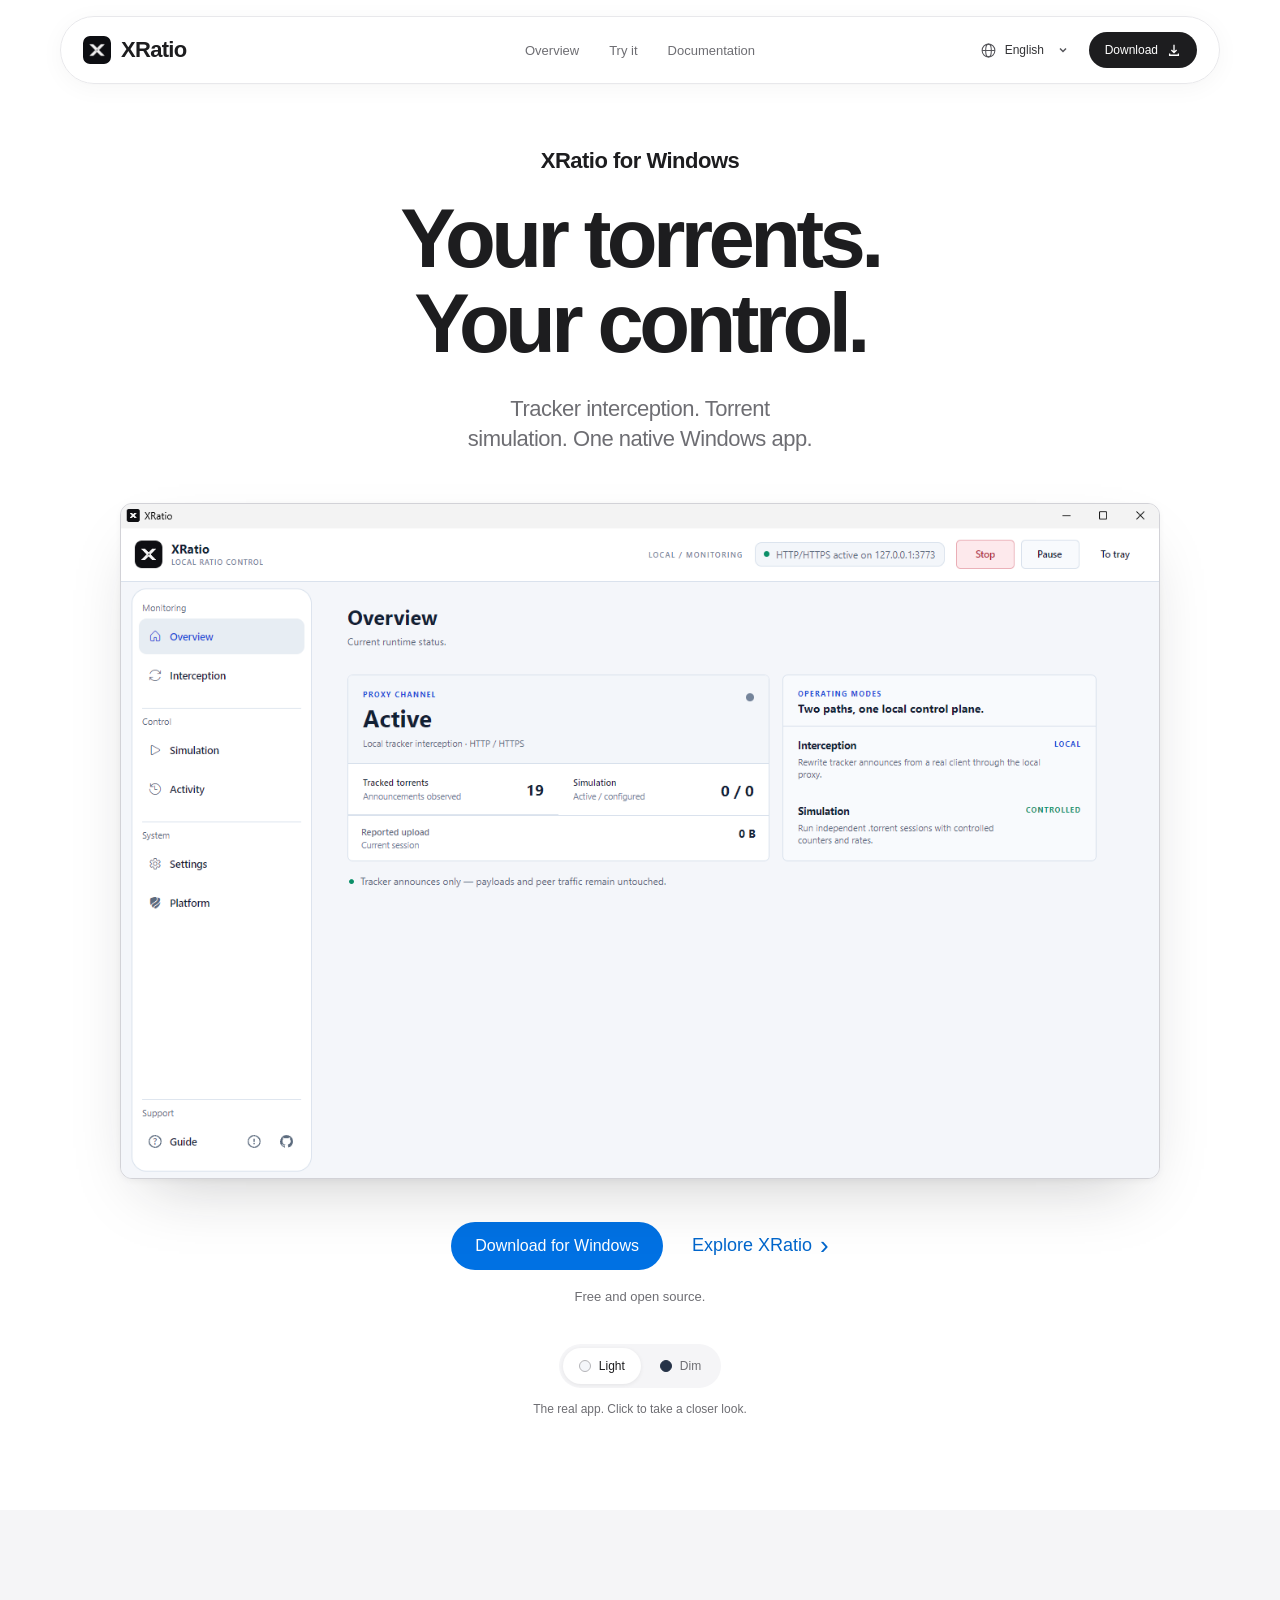
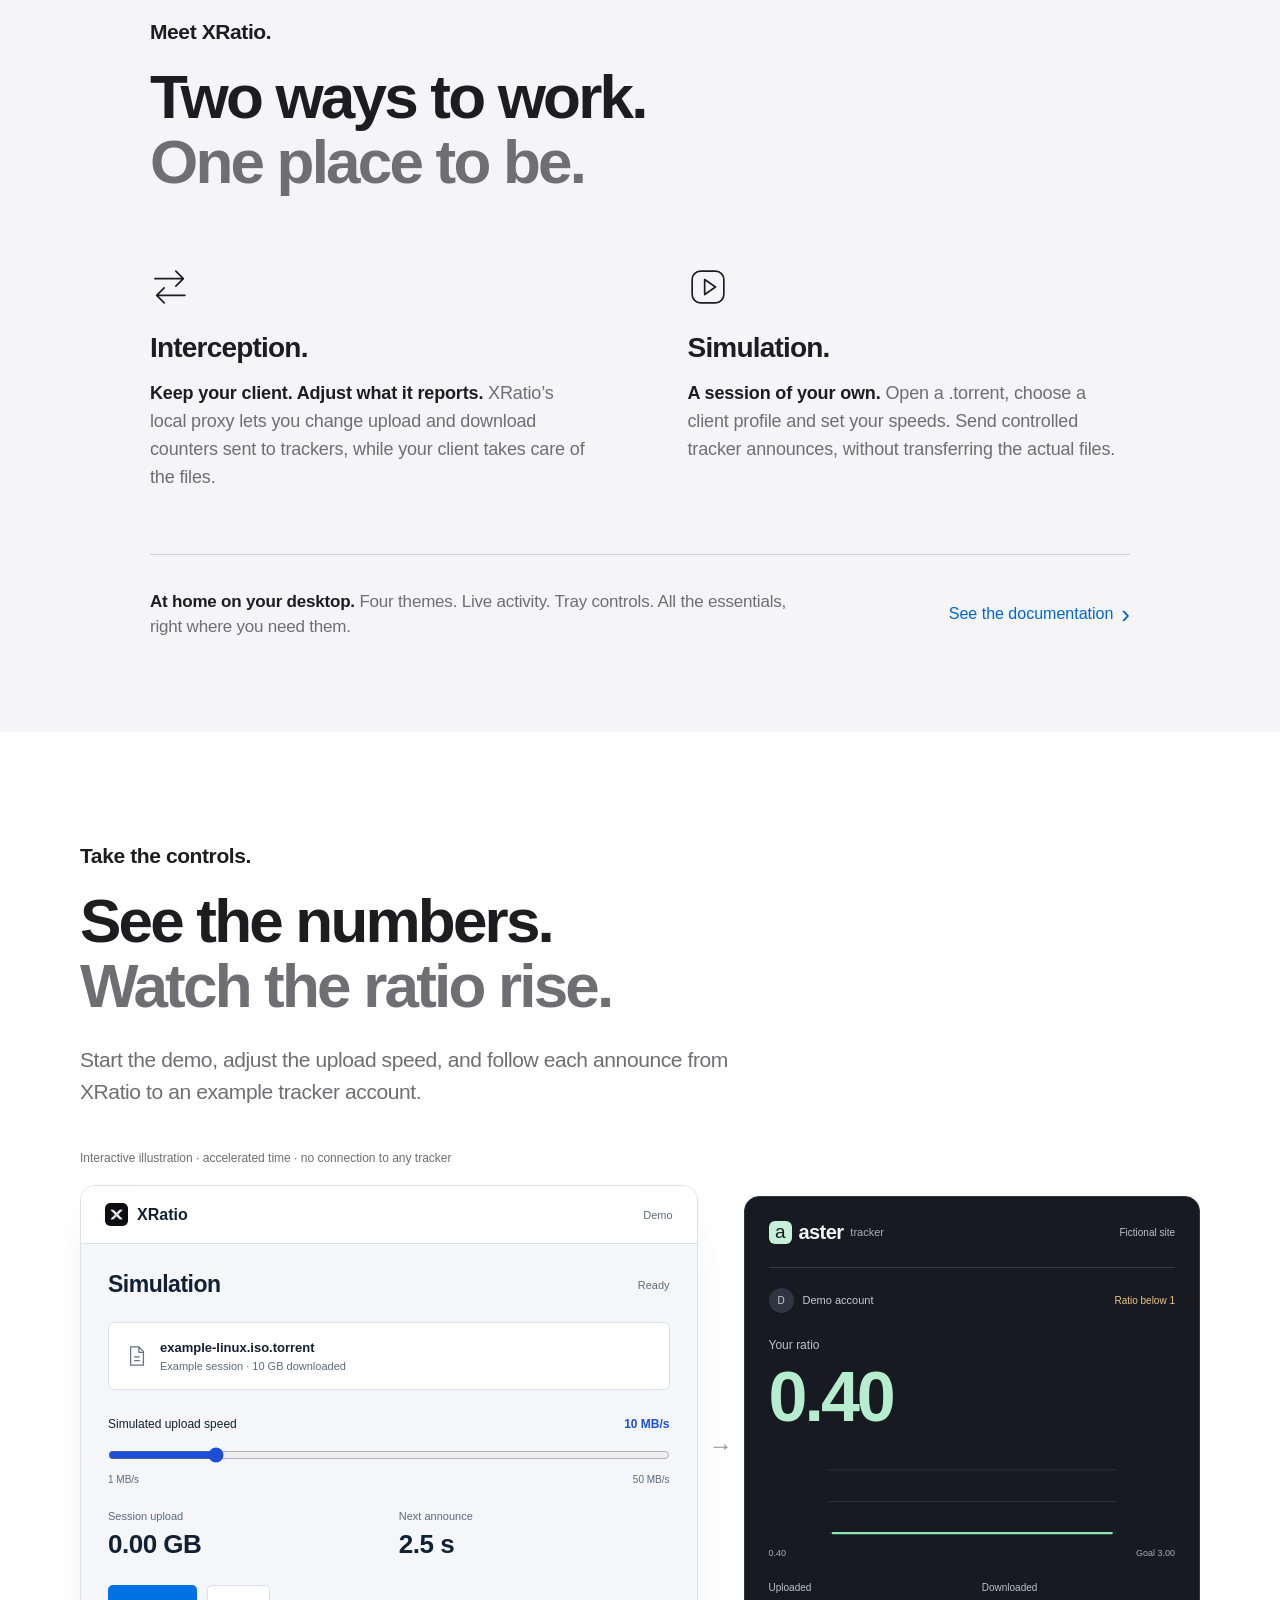
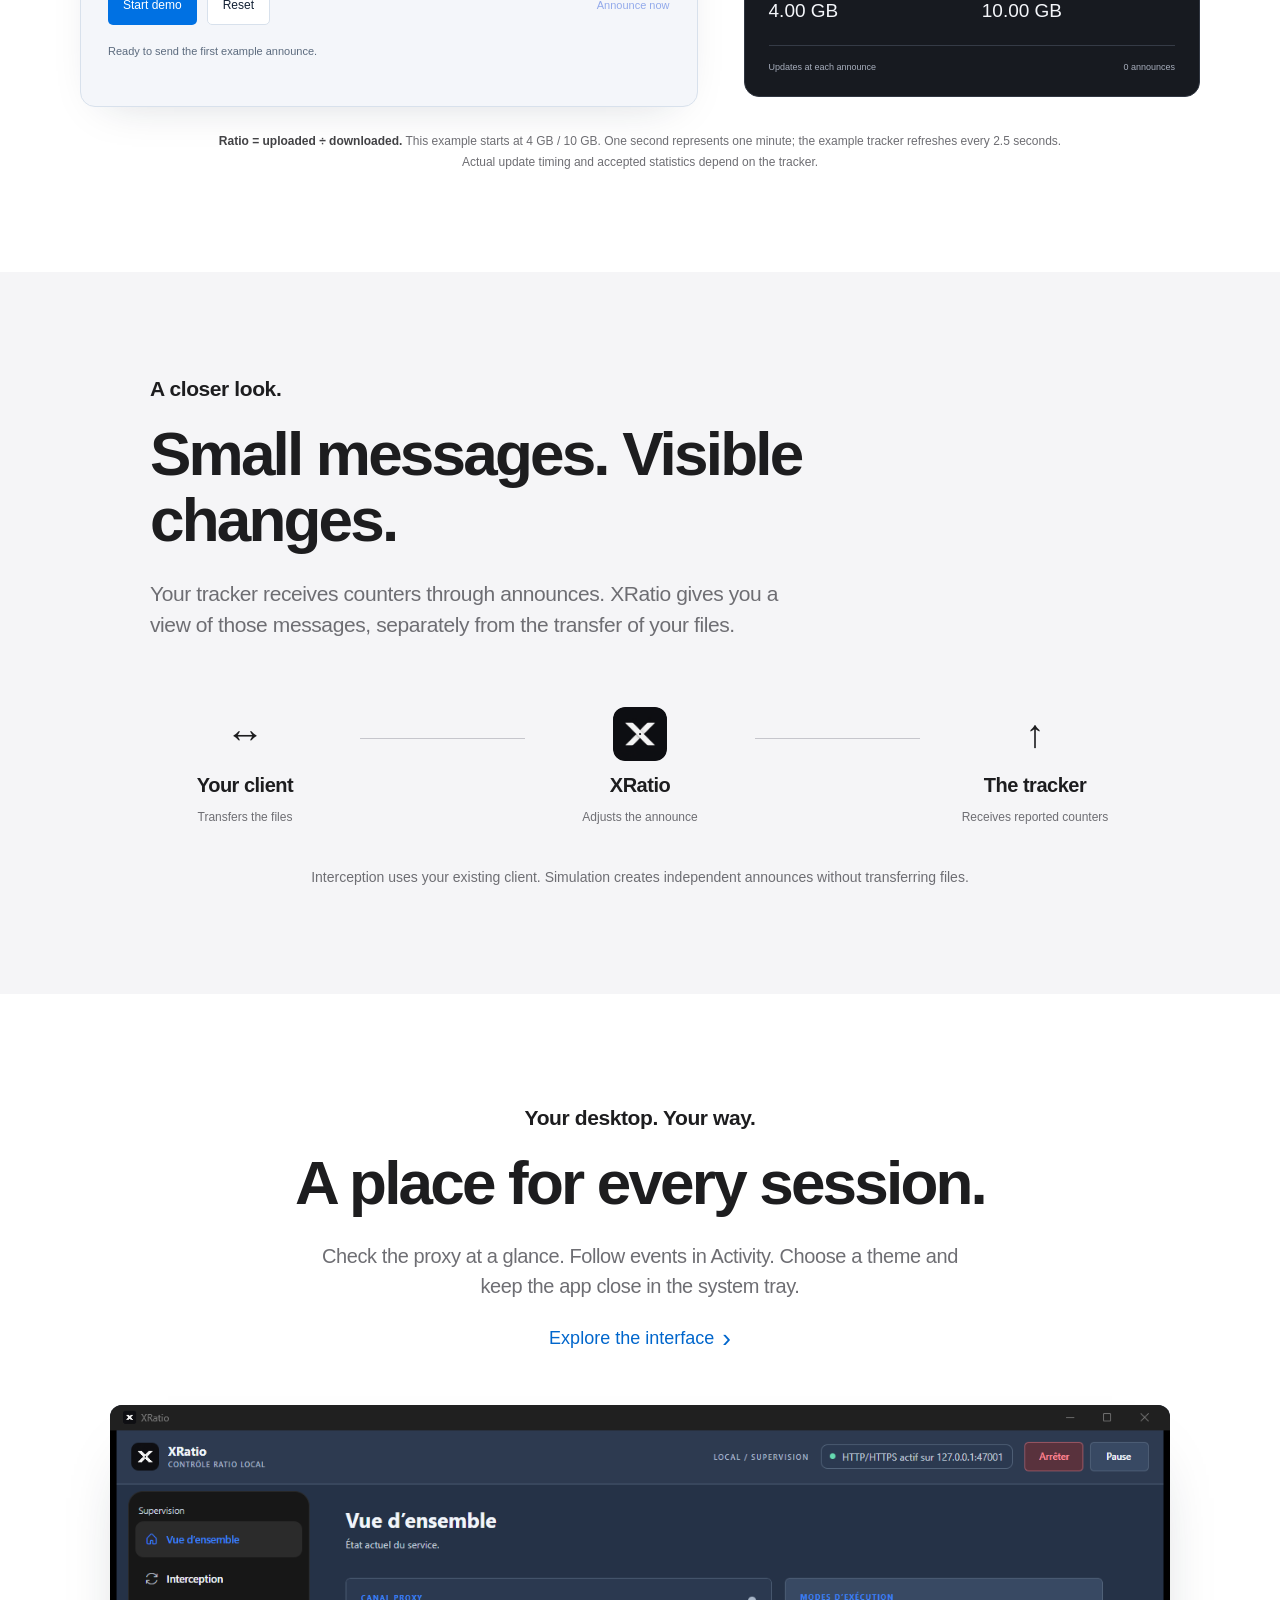
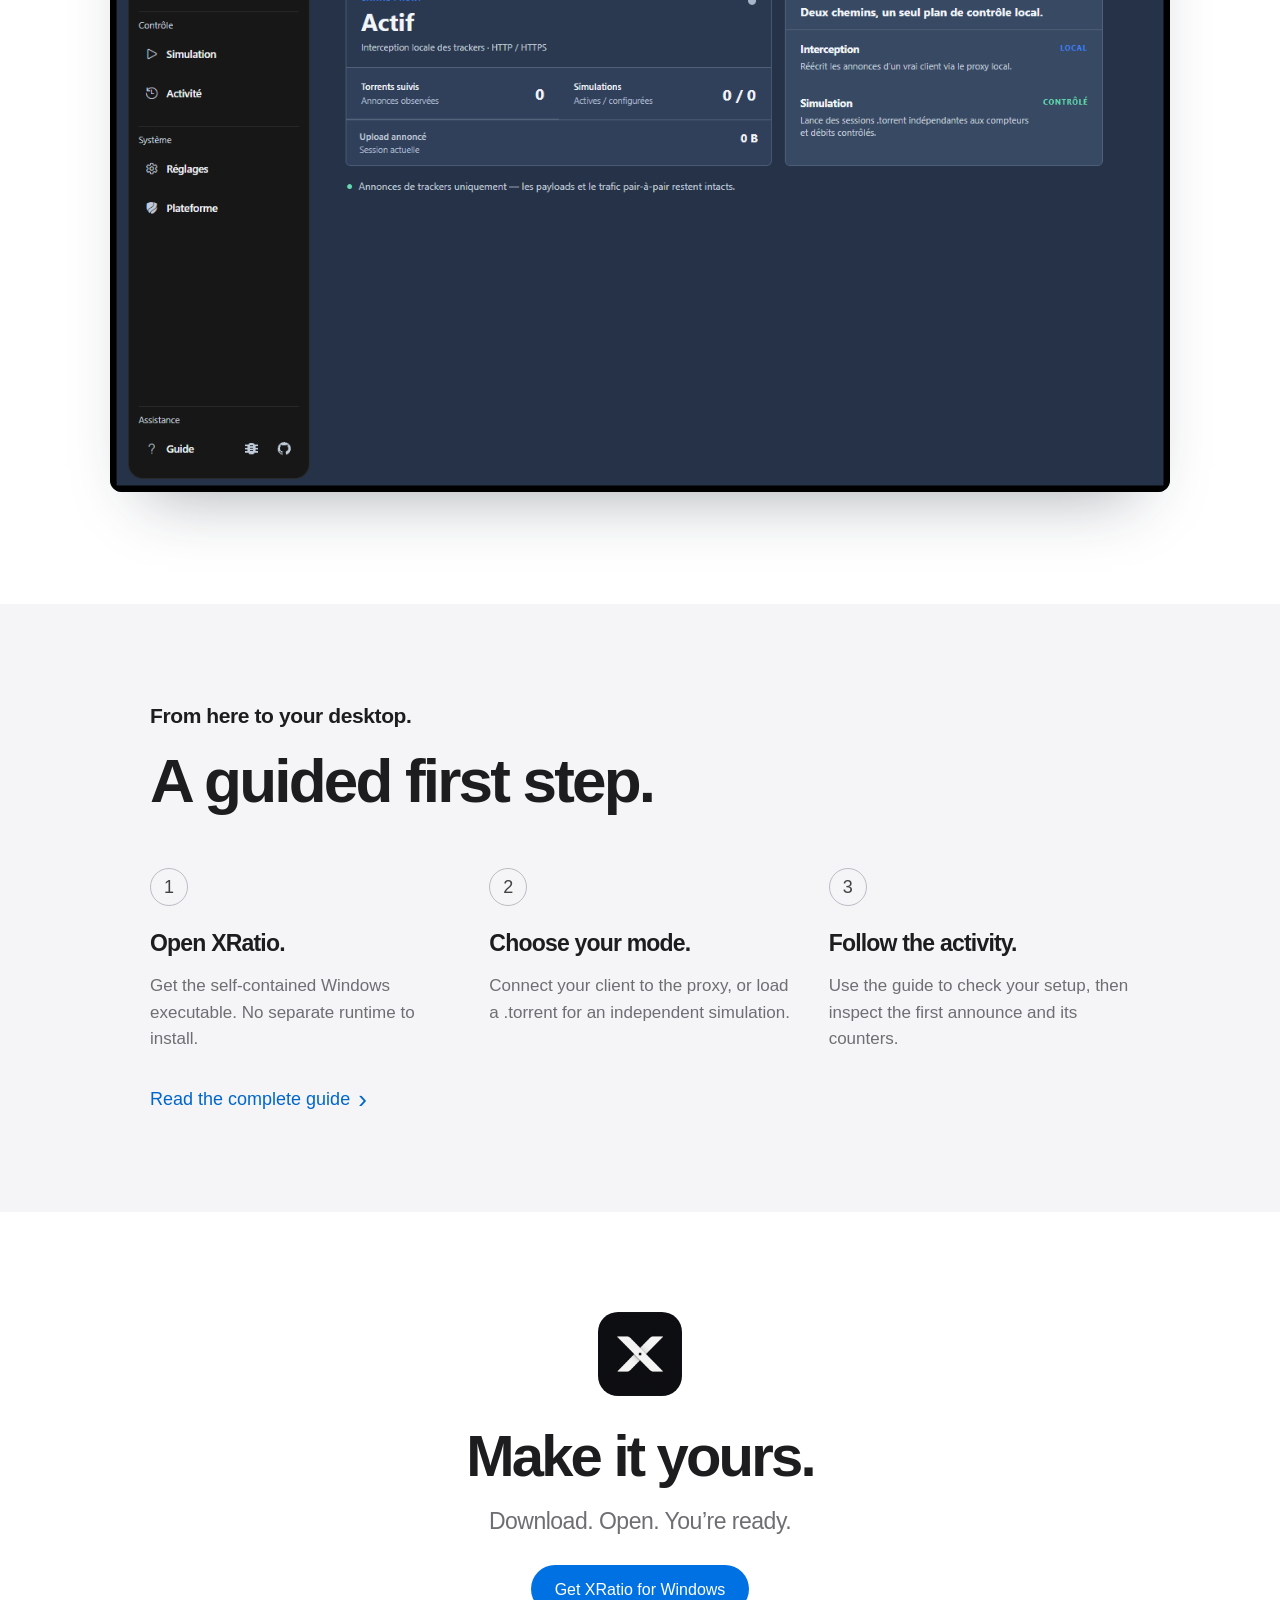
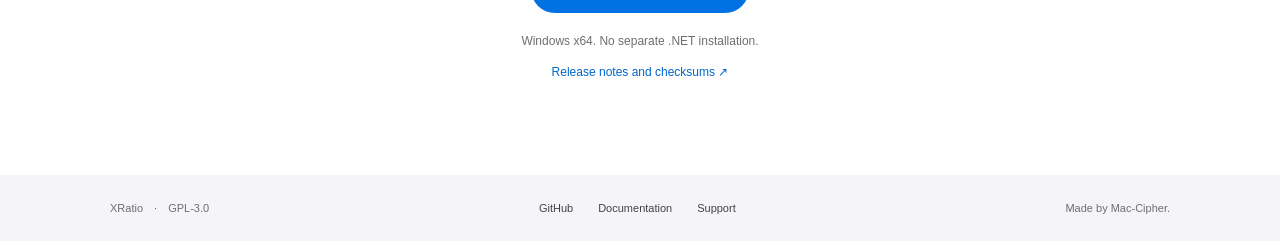
==== commit 9904e6e6: "Refine floating navigation, add languages and full app previews" ====
--- a/docs/index.html
+++ b/docs/index.html
@@ -11,27 +11,33 @@
   <meta property="og:image" content="https://mac-cipher.github.io/XRatio/screenshots/overview-light.png">
   <link rel="canonical" href="https://mac-cipher.github.io/XRatio/">
   <link rel="icon" href="assets/xratio-icon.png">
-  <link rel="stylesheet" href="styles.css?v=20260905-demo">
-  <link rel="stylesheet" href="extended.css?v=20260905-demo">
-  <script src="script.js?v=20260905-demo" defer></script>
-  <script src="demo-model.js?v=20260905-demo" defer></script>
-  <script src="demo.js?v=20260905-demo" defer></script>
+  <link rel="stylesheet" href="styles.css?v=20260905-nav">
+  <link rel="stylesheet" href="extended.css?v=20260905-nav">
+  <script src="locales.js?v=20260905-nav" defer></script><script src="script.js?v=20260905-nav" defer></script>
+  <script src="demo-model.js?v=20260905-nav" defer></script>
+  <script src="demo.js?v=20260905-nav" defer></script>
   <title>XRatio — Your torrents. Your control.</title>
 </head>
 <body>
   <a class="skip" href="#main" data-en="Skip to content" data-fr="Aller au contenu">Skip to content</a>
   <header class="header">
     <nav class="navigation" aria-label="Main navigation">
-      <a class="brand" href="#"><img src="assets/xratio-icon.png" width="25" height="25" alt="">XRatio</a>
-      <div class="nav-end">
-        <a class="nav-link" href="#features" data-en="Discover" data-fr="Découvrir">Discover</a>
+      <a class="brand" href="index.html" aria-label="XRatio"><img src="assets/xratio-icon.png" width="28" height="28" alt="">XRatio</a>
+      <div class="nav-links" id="site-links">
+        <a class="nav-link" href="#features" data-en="Overview" data-fr="Présentation">Overview</a>
         <a class="nav-link" href="#demo" data-en="Try it" data-fr="Essayer">Try it</a>
-        <a class="nav-link documentation-nav" href="documentation.html">Documentation</a>
-        <div class="languages" role="group" aria-label="Choose language">
-          <button data-language="en" aria-label="English" aria-pressed="true"><span class="flag gb" aria-hidden="true"></span>EN</button>
-          <button data-language="fr" aria-label="Français" aria-pressed="false"><span class="flag fr" aria-hidden="true"></span>FR</button>
-        </div>
-        <a class="button nav-download" href="https://github.com/Mac-Cipher/XRatio/releases/latest/download/XRatio.exe" data-en="Download" data-fr="Télécharger">Download</a>
+        <a class="nav-link documentation-nav" href="documentation.html" data-en="Documentation" data-fr="Documentation">Documentation</a>
+      </div>
+      <div class="nav-actions">
+        <label class="languages">
+          <svg viewBox="0 0 24 24" width="17" height="17" fill="none" stroke="currentColor" stroke-width="1.5" aria-hidden="true"><circle cx="12" cy="12" r="9"/><ellipse cx="12" cy="12" rx="4" ry="9"/><path d="M3 12h18"/></svg>
+          <select id="language-select" aria-label="Choose language">
+            <option value="en">English</option><option value="fr">Français</option><option value="es">Español</option><option value="de">Deutsch</option>
+          </select>
+          <svg class="select-chevron" viewBox="0 0 12 12" width="12" height="12" fill="none" stroke="currentColor" stroke-width="1.5" aria-hidden="true"><path d="m3 4.5 3 3 3-3"/></svg>
+        </label>
+        <a class="button nav-download" href="https://github.com/Mac-Cipher/XRatio/releases/latest/download/XRatio.exe"><span data-en="Download" data-fr="Télécharger">Download</span><svg viewBox="0 0 16 16" width="14" height="14" fill="none" stroke="currentColor" stroke-width="1.5" aria-hidden="true"><path d="M8 2v9m-3-3 3 3 3-3M3 12v2h10v-2"/></svg></a>
+        <button class="nav-toggle" aria-expanded="false" aria-controls="site-links" aria-label="Menu"><span></span><span></span></button>
       </div>
     </nav>
   </header>
@@ -95,7 +101,7 @@
         <p class="story-caption" data-en="Interception uses your existing client. Simulation creates independent announces without transferring files." data-fr="L’interception utilise votre client existant. La simulation crée des annonces indépendantes sans transférer de fichiers.">Interception uses your existing client. Simulation creates independent announces without transferring files.</p>
       </div>
     </section>
-    <section class="personal-section"><div class="wide-content personal-layout"><div class="reveal"><p class="eyebrow" data-en="Your desktop. Your way." data-fr="Votre bureau. À votre façon.">Your desktop. Your way.</p><h2 data-en="A place for every session." data-fr="Une place pour chaque session.">A place for every session.</h2><p class="section-description" data-en="Check the proxy at a glance. Follow events in Activity. Choose a theme and keep the app close in the system tray." data-fr="Vérifiez le proxy en un regard. Suivez les événements dans Activité. Choisissez un thème et gardez l’application à portée de main dans la zone de notification.">Check the proxy at a glance. Follow events in Activity. Choose a theme and keep the app close in the system tray.</p><a class="learn-link" href="documentation.html#interface"><span data-en="Explore the interface" data-fr="Explorer l’interface">Explore the interface</span><span aria-hidden="true">›</span></a></div><div class="detail-screenshot reveal"><img src="screenshots/overview-dim-theme.png" alt="XRatio dim theme overview" data-en-alt="XRatio dim theme overview" data-fr-alt="Vue d’ensemble de XRatio en thème tamisé" width="1296" height="839" loading="lazy"></div></div></section>
+    <section class="personal-section" id="appearance"><div class="wide-content personal-layout"><div class="reveal"><p class="eyebrow" data-en="Your desktop. Your way." data-fr="Votre bureau. À votre façon.">Your desktop. Your way.</p><h2 data-en="A place for every session." data-fr="Une place pour chaque session.">A place for every session.</h2><p class="section-description" data-en="Check the proxy at a glance. Follow events in Activity. Choose a theme and keep the app close in the system tray." data-fr="Vérifiez le proxy en un regard. Suivez les événements dans Activité. Choisissez un thème et gardez l’application à portée de main dans la zone de notification.">Check the proxy at a glance. Follow events in Activity. Choose a theme and keep the app close in the system tray.</p><a class="learn-link" href="documentation.html#interface"><span data-en="Explore the interface" data-fr="Explorer l’interface">Explore the interface</span><span aria-hidden="true">›</span></a></div><div class="detail-screenshot reveal"><img src="screenshots/overview-dim-theme.png" alt="XRatio dim theme overview" data-en-alt="XRatio dim theme overview" data-fr-alt="Vue d’ensemble de XRatio en thème tamisé" width="1296" height="839" loading="lazy"></div></div></section>
     <section class="getting-started"><div class="content-width"><div class="section-intro reveal"><p class="eyebrow" data-en="From here to your desktop." data-fr="D’ici à votre bureau.">From here to your desktop.</p><h2 data-en="A guided first step." data-fr="Un premier pas guidé.">A guided first step.</h2></div><ol class="onboarding-steps"><li class="reveal"><span>1</span><h3 data-en="Open XRatio." data-fr="Ouvrez XRatio.">Open XRatio.</h3><p data-en="Get the self-contained Windows executable. No separate runtime to install." data-fr="Récupérez l’exécutable Windows autonome. Aucun environnement séparé à installer.">Get the self-contained Windows executable. No separate runtime to install.</p></li><li class="reveal"><span>2</span><h3 data-en="Choose your mode." data-fr="Choisissez votre mode.">Choose your mode.</h3><p data-en="Connect your client to the proxy, or load a .torrent for an independent simulation." data-fr="Connectez votre client au proxy, ou chargez un .torrent pour une simulation indépendante.">Connect your client to the proxy, or load a .torrent for an independent simulation.</p></li><li class="reveal"><span>3</span><h3 data-en="Follow the activity." data-fr="Suivez l’activité.">Follow the activity.</h3><p data-en="Use the guide to check your setup, then inspect the first announce and its counters." data-fr="Vérifiez la configuration avec le guide, puis consultez la première annonce et ses compteurs.">Use the guide to check your setup, then inspect the first announce and its counters.</p></li></ol><a class="learn-link" href="documentation.html"><span data-en="Read the complete guide" data-fr="Lire le guide complet">Read the complete guide</span><span aria-hidden="true">›</span></a></div></section>
     <section class="get-app" id="download">
       <img class="app-icon" src="assets/xratio-icon.png" alt="" width="84" height="84" loading="lazy">
@@ -106,7 +112,7 @@
       <a class="release-link" href="https://github.com/Mac-Cipher/XRatio/releases/latest" data-en="Release notes and checksums ↗" data-fr="Notes de version et empreintes ↗">Release notes and checksums ↗</a>
     </section>
   </main>
-  <footer><div class="footer-inner"><span>XRatio <span class="footer-dot">·</span> GPL-3.0</span><div><a href="https://github.com/Mac-Cipher/XRatio">GitHub</a><a data-doc href="documentation.html">Documentation</a><a href="https://github.com/Mac-Cipher/XRatio/issues" data-en="Support" data-fr="Assistance">Support</a></div><span data-en="Made by Mac-Cipher." data-fr="Créé par Mac-Cipher.">Made by Mac-Cipher.</span></div></footer>
+  <footer><div class="footer-inner"><span>XRatio <span class="footer-dot">·</span> GPL-3.0</span><div><a href="https://github.com/Mac-Cipher/XRatio">GitHub</a><a data-doc href="documentation.html" data-en="Documentation" data-fr="Documentation">Documentation</a><a href="https://github.com/Mac-Cipher/XRatio/issues" data-en="Support" data-fr="Assistance">Support</a></div><span data-en="Made by Mac-Cipher." data-fr="Créé par Mac-Cipher.">Made by Mac-Cipher.</span></div></footer>
   <dialog id="preview-dialog" aria-label="Application screenshot"><button class="close-preview" type="button" data-close-preview aria-label="Close screenshot">×</button><img id="full-screenshot" src="screenshots/overview-light.png" width="1279" height="830" alt="Full XRatio screenshot"></dialog>
 </body>
 </html>
--- a/docs/styles.css
+++ b/docs/styles.css
@@ -18,24 +18,8 @@
 img { max-width: 100%; }
 .skip { position: fixed; left: 15px; top: -80px; background: white; padding: 12px; z-index: 20; }
 .skip:focus { top: 12px; }
-.header { position: sticky; top: 0; z-index: 5; background: #ffffffed; backdrop-filter: saturate(180%) blur(18px); border-bottom: 1px solid #dedee0; }
-.navigation { max-width: 1060px; width: calc(100% - 64px); min-height: 64px; margin: auto; display: flex; align-items: center; justify-content: space-between; gap: 30px; }
-.brand { display: flex; align-items: center; gap: 9px; font-size: 21px; font-weight: 600; letter-spacing: -.6px; }
-.brand img { border-radius: 6px; }
-.nav-end { display: flex; align-items: center; gap: 26px; }
-.nav-link { font-size: 12px; }
-.nav-link:hover, footer a:hover { color: var(--blue); }
-.languages { display: flex; gap: 1px; }
-.languages button { display: flex; gap: 5px; align-items: center; border: 0; background: transparent; padding: 7px; min-height: 32px; font-size: 10px; color: var(--secondary); }
-.languages button[aria-pressed=true] { color: #1d1d1f; }
-.languages button[aria-pressed=true]::after { content: ''; display: block; position: absolute; bottom: 1px; left: 7px; right: 7px; height: 1px; background: #1d1d1f; }
-.languages button { position: relative; }
-.flag { display: inline-block; width: 13px; height: 9px; }
-.flag.fr { background: linear-gradient(90deg,#244ba1 33.33%,#fff 33.33%,#fff 66.66%,#ed334b 66.66%); }
-.flag.gb { background: linear-gradient(0deg,transparent 40%,#ce2439 40%,#ce2439 60%,transparent 60%),linear-gradient(90deg,transparent 40%,#ce2439 40%,#ce2439 60%,transparent 60%),linear-gradient(0deg,transparent 30%,white 30%,white 70%,transparent 70%),linear-gradient(90deg,transparent 32%,white 32%,white 68%,transparent 68%),linear-gradient(35deg,#214781 43%,white 43%,white 57%,#214781 57%); }
 .button { display: inline-flex; align-items: center; justify-content: center; padding: 14px 24px; min-height: 48px; background: var(--blue); color: #fff; border-radius: 999px; font-size: 16px; line-height: 1.2; transition: background .2s; }
 .button:hover { background: #0077ed; }
-.nav-download { padding: 8px 15px; min-height: 32px; font-size: 12px; }
 .hero { padding: 64px 24px 94px; text-align: center; overflow: clip; }
 .product-name { font-size: 22px; font-weight: 600; letter-spacing: -.5px; margin-bottom: 22px; }
 h1 { font-size: clamp(64px,6.5vw,84px); line-height: 1.025; letter-spacing: -4.6px; font-weight: 600; }
@@ -89,8 +73,6 @@
 dialog img { display: block; width: 100%; height: auto; }
 .close-preview { position: sticky; z-index: 1; top: 12px; float: right; margin: 12px 12px -52px 0; border: 1px solid #d2d2d7; border-radius: 50%; width: 40px; height: 40px; background: #fffffff2; font-size: 27px; line-height: 1; }
 @media (max-width: 800px) {
-  .navigation { width: calc(100% - 40px); }
-  .nav-end { gap: 18px; }
   .hero { padding-top: 62px; }
   h1 { font-size: 72px; letter-spacing: -4px; }
   .hero-description { font-size: 20px; max-width: 480px; }
@@ -101,14 +83,6 @@
 }
 @media (max-width: 560px) {
   html { scroll-padding-top: 72px; }
-  .navigation { width: calc(100% - 36px); min-height: 60px; gap: 12px; }
-  .brand { font-size: 19px; gap: 7px; }
-  .brand img { width: 23px; height: 23px; }
-  .nav-end { gap: 11px; }
-  .nav-link { display: none; }
-  .nav-download { font-size: 11px; padding: 8px 12px; }
-  .languages button { font-size: 9px; padding: 7px 4px; gap: 3px; }
-  .flag { width: 11px; height: 8px; }
   .hero { padding: 48px 20px 58px; }
   .product-name { font-size: 18px; margin-bottom: 18px; }
   h1 { font-size: clamp(48px,12vw,66px); letter-spacing: -2.9px; line-height: 1.04; }
--- a/docs/extended.css
+++ b/docs/extended.css
@@ -142,7 +142,6 @@
   .personal-layout { gap: 35px; }
   .personal-layout h2 { font-size: 44px; }
   .docs-shell { gap: 40px; grid-template-columns: 180px minmax(0,1fr); }
-  .nav-end { gap: 17px; }
 }
 @media (max-width: 760px) {
   .demo-layout { grid-template-columns: 1fr; max-width: 510px; margin-inline: auto; }
@@ -159,7 +158,6 @@
   .docs-toc { position: static; border-bottom: 1px solid #dedee3; padding-bottom: 23px; }
   .docs-toc nav { display: flex; flex-wrap: wrap; column-gap: 19px; row-gap: 0; }
   .docs-source { display: none; }
-  .nav-link:not(.documentation-nav) { display: none; }
 }
 @media (max-width: 560px) {
   .demo-section, .announce-story, .personal-section, .getting-started { padding: 64px 23px; }
@@ -197,11 +195,6 @@
   .doc-note { padding: 17px; }
   .doc-table-wrap th, .doc-table-wrap td { padding: 11px 5px; font-size: 12px; }
   .interface-list>div { grid-template-columns: 1fr; gap: 7px; }
-  .navigation { flex-wrap: wrap; padding-block: 11px; gap: 9px; }
-  .nav-end { gap: 6px; }
-  .documentation-nav { display: inline; font-size: 11px; }
-  .nav-download { display: none; }
-  .nav-end { gap: 10px; }
   .hero { padding-top: 52px; }
   .docs-shell { margin-top: 32px; }
 }
@@ -209,3 +202,80 @@
   .reveal-pending { opacity: 1; transform: none; }
   *, *::before, *::after { animation: none !important; transition: none !important; scroll-behavior: auto !important; }
 }
+
+/* Product navigation: clear central links, quiet utility controls. */
+.header { position: sticky; top: 0; z-index: 20; padding-top: 16px; background: transparent; pointer-events: none; }
+.navigation { width: min(1160px, calc(100% - 48px)); min-height: 68px; margin: auto; padding: 0 22px; display: grid; grid-template-columns: 1fr auto 1fr; align-items: center; gap: 28px; border: 1px solid #e8e8eb; border-radius: 999px; background: #fffffff2; backdrop-filter: blur(20px); box-shadow: 0 4px 24px #1d1d1f0a, 0 1px 3px #1d1d1f05; pointer-events: auto; }
+.brand { display: inline-flex; align-items: center; justify-self: start; gap: 10px; font-size: 22px; font-weight: 600; letter-spacing: -.7px; }
+.brand img { border-radius: 7px; }
+.nav-links { display: flex; align-items: center; gap: 30px; }
+.nav-link { position: relative; display: block; padding: 24px 0; color: #6e6e73; font-size: 13px; font-weight: 500; transition: color .2s; }
+.nav-link:hover, .nav-link[aria-current=page] { color: #1d1d1f; }
+.nav-link[aria-current=page]::after { content: ''; position: absolute; bottom: 13px; left: 0; right: 0; height: 2px; background: #1d1d1f; }
+.nav-actions { display: flex; justify-self: end; align-items: center; gap: 20px; }
+.languages { position: relative; display: flex; align-items: center; gap: 8px; color: #55555a; }
+.languages select { appearance: none; border: 0; background: transparent; padding: 12px 17px 12px 0; font: inherit; font-size: 12px; color: #333336; cursor: pointer; border-radius: 4px; }
+.languages select:focus-visible { outline: 2px solid var(--blue); outline-offset: 4px; }
+.select-chevron { position: absolute; right: 0; pointer-events: none; }
+.nav-download { display: inline-flex; gap: 9px; min-height: 36px; padding: 10px 16px; border-radius: 999px; background: #1d1d1f; font-size: 12px; white-space: nowrap; }
+.nav-download:hover { background: #3b3b3f; }
+.nav-toggle { display: none; }
+@media (max-width: 960px) {
+ .navigation { width: calc(100% - 32px); gap: 16px; padding-inline: 20px; }
+ .nav-links { gap: 20px; }
+ .nav-actions { gap: 14px; }
+}
+@media (max-width: 760px) {
+ .header { top: 0; padding-top: 10px; }
+ .navigation { width: calc(100% - 24px); min-height: 60px; grid-template-columns: 1fr auto; padding: 0 16px; gap: 0; }
+ .navigation.menu-open { border-radius: 26px; }
+ .brand { font-size: 21px; gap: 9px; }
+ .brand img { width: 26px; height: 26px; }
+ .nav-actions { gap: 10px; }
+ .nav-download { display: none; }
+ .languages select { min-height: 44px; font-size: 12px; }
+ .nav-toggle { width: 32px; height: 44px; padding: 8px 4px; display: flex; flex-direction: column; justify-content: center; gap: 6px; background: none; border: 0; }
+ .nav-toggle span { width: 22px; height: 1.5px; background: #1d1d1f; transition: transform .2s; }
+ .nav-toggle[aria-expanded=true] span:first-child { transform: translateY(3.75px) rotate(45deg); }
+ .nav-toggle[aria-expanded=true] span:last-child { transform: translateY(-3.75px) rotate(-45deg); }
+ .nav-links { display: none; grid-column: 1 / -1; grid-row: 2; padding: 8px 0 20px; }
+ .navigation.menu-open .nav-links { display: flex; flex-direction: column; align-items: stretch; gap: 0; }
+ .nav-links .nav-link { display: block; font-size: 20px; letter-spacing: -.4px; padding: 12px 0; color: #1d1d1f; }
+ .nav-link[aria-current=page]::after { display: none; }
+}
+
+/* Full application views, with space to read the complete window. */
+.personal-layout { grid-template-columns: 1fr; gap: 54px; }
+.personal-layout > .reveal:first-child { text-align: center; max-width: 760px; margin-inline: auto; }
+.personal-layout h2 { font-size: clamp(40px,5vw,62px); text-wrap: balance; }
+.personal-layout .section-description { margin-inline: auto; }
+.detail-screenshot { width: 100%; max-width: 1060px; height: auto; margin-inline: auto; border-radius: 12px; overflow: hidden; box-shadow: 0 35px 65px -35px #17233366; }
+.detail-screenshot img { width: 100%; max-width: 100%; height: auto; margin: 0; display: block; }
+.product-window { aspect-ratio: auto; }
+.product-window img { position: static; width: 100%; height: auto; display: block; }
+.demo-app, .tracker-card { transition: opacity .8s ease, transform .8s cubic-bezier(.2,.65,.3,1); }
+.tracker-card { transition-delay: .16s; }
+.onboarding-steps li:nth-child(2) { transition-delay: .12s; }
+.onboarding-steps li:nth-child(3) { transition-delay: .24s; }
+.hero h1 > span { animation: title-arrive .95s cubic-bezier(.16,1,.3,1) both; }
+.hero h1 > span:nth-child(2) { animation-delay: .12s; }
+.hero-description { animation: title-arrive 1s .22s cubic-bezier(.16,1,.3,1) both; }
+@keyframes title-arrive { from { opacity: 0; transform: translateY(24px); } to { opacity: 1; transform: translateY(0); } }
+@supports (animation-timeline: view()) {
+ @media (prefers-reduced-motion: no-preference) {
+  .product-stage { animation: product-settle linear both; animation-timeline: view(); animation-range: entry 0% entry 100%; transform-origin: center top; }
+  .detail-screenshot img { animation: screenshot-settle linear both; animation-timeline: view(); animation-range: entry 0% entry 100%; }
+  @keyframes product-settle { from { transform: perspective(1400px) rotateX(5deg) scale(.94); } to { transform: perspective(1400px) rotateX(0) scale(1); } }
+  @keyframes screenshot-settle { from { opacity: .6; } to { opacity: 1; } }
+ }
+}
+@media (max-width: 760px) {
+ .personal-layout { gap: 32px; }
+ .detail-screenshot { border-radius: 7px; }
+ .product-window { aspect-ratio: auto; }
+ .tracker-card { transition-delay: 0s; }
+}
+@media (prefers-reduced-motion: reduce) {
+ *, *::before, *::after { animation: none !important; transition: none !important; }
+ .reveal-pending { opacity: 1; transform: none; }
+}
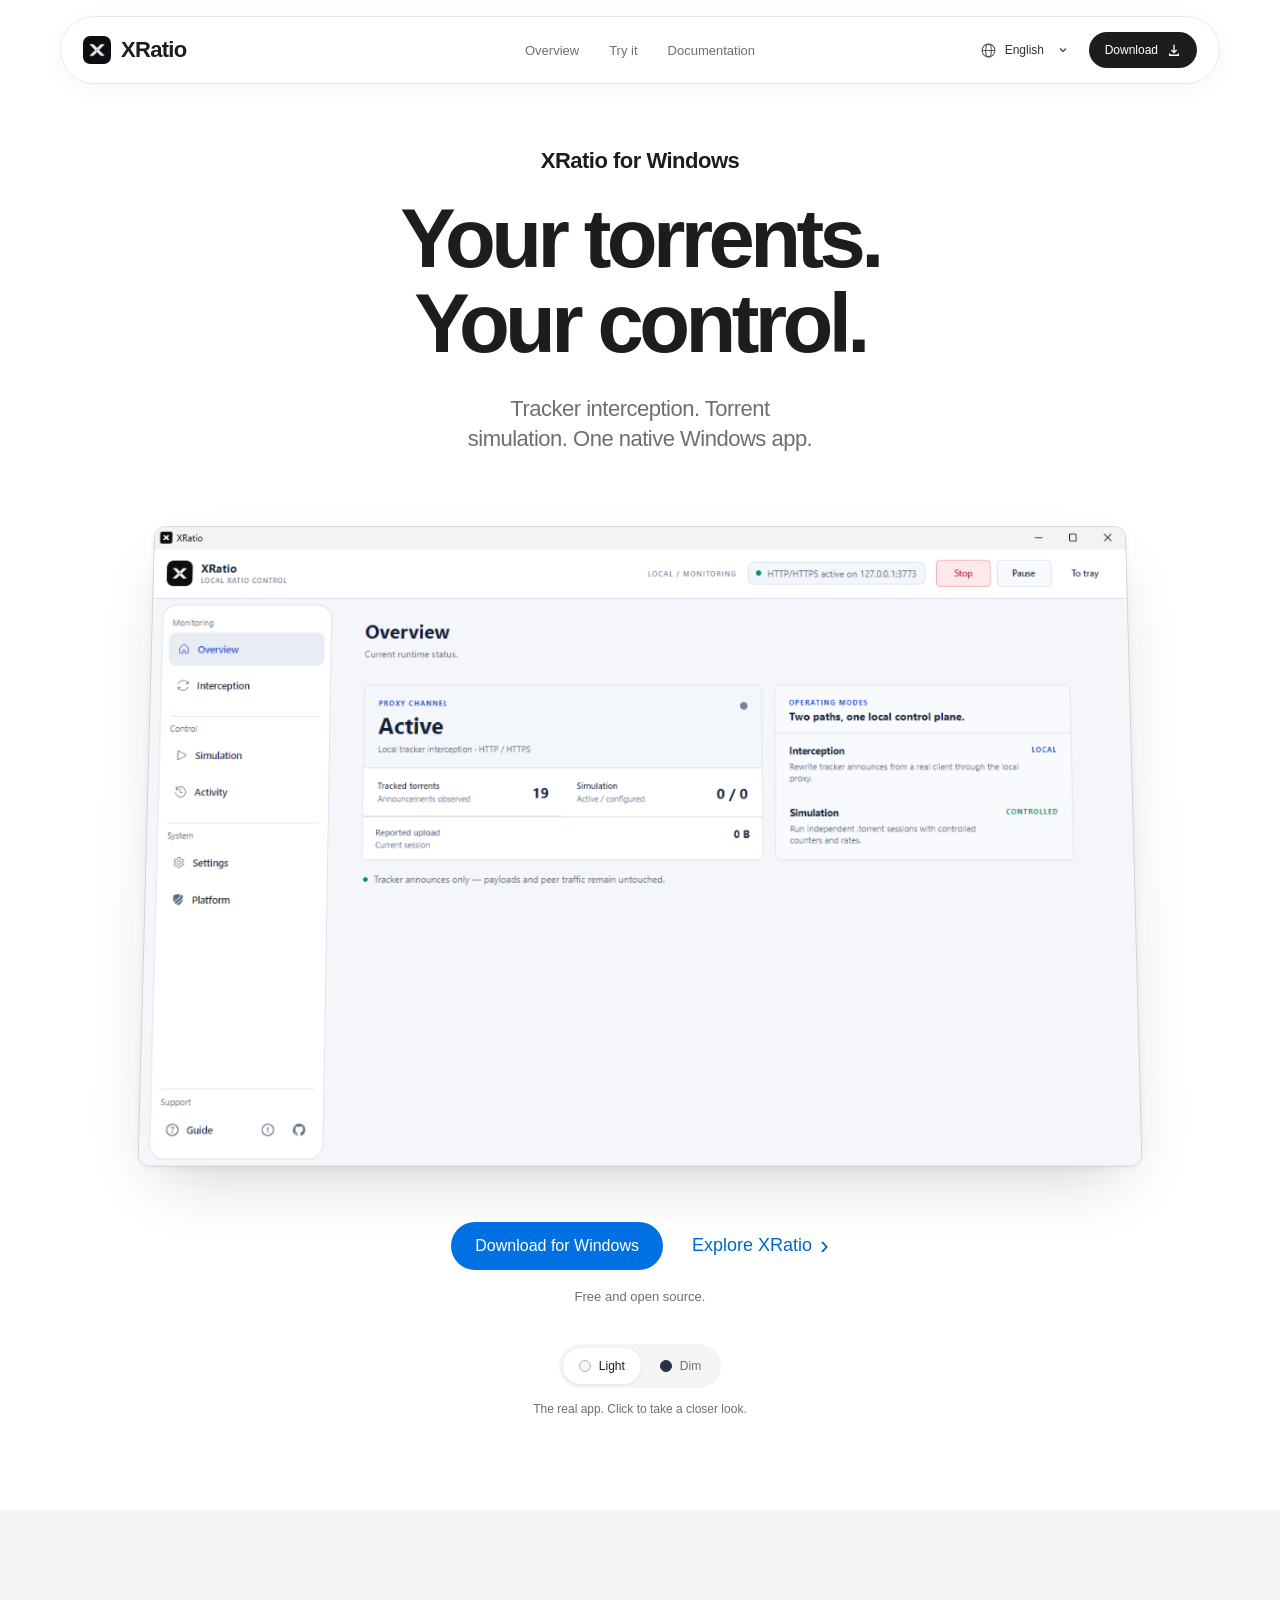
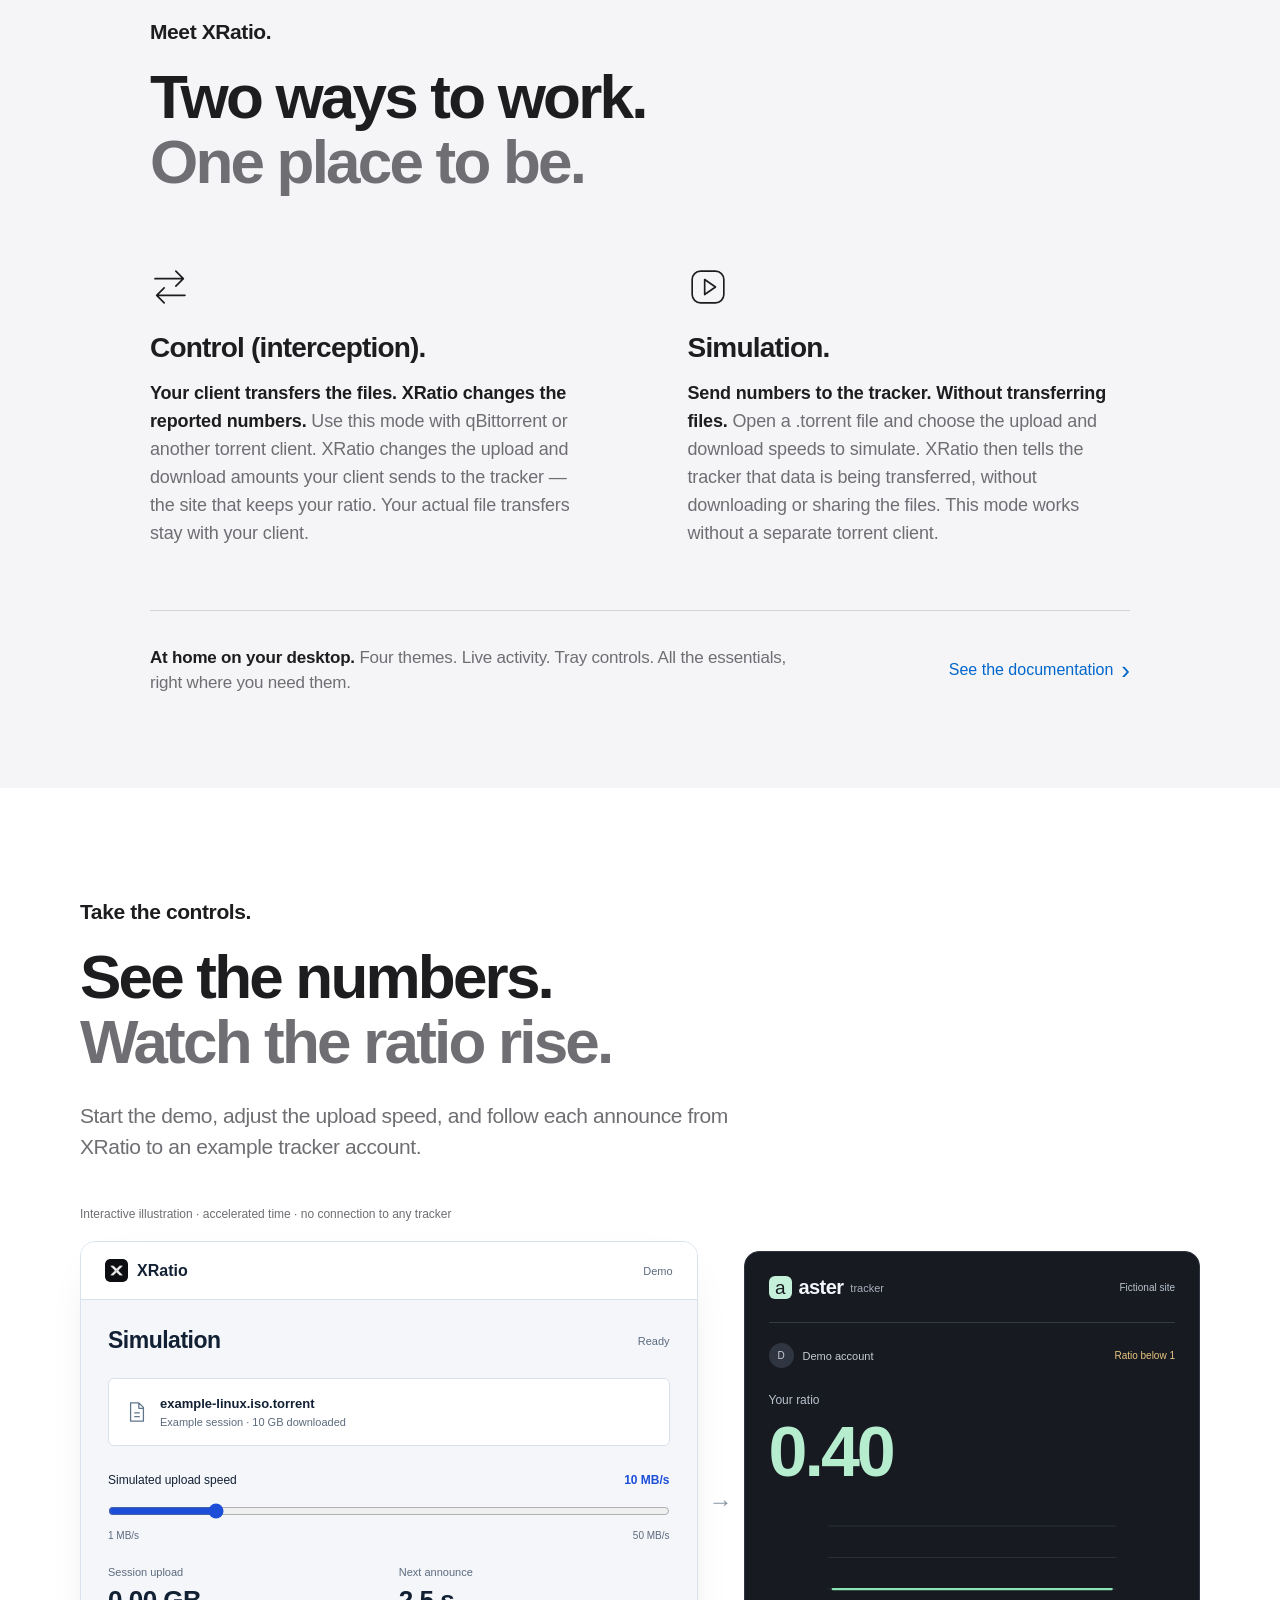
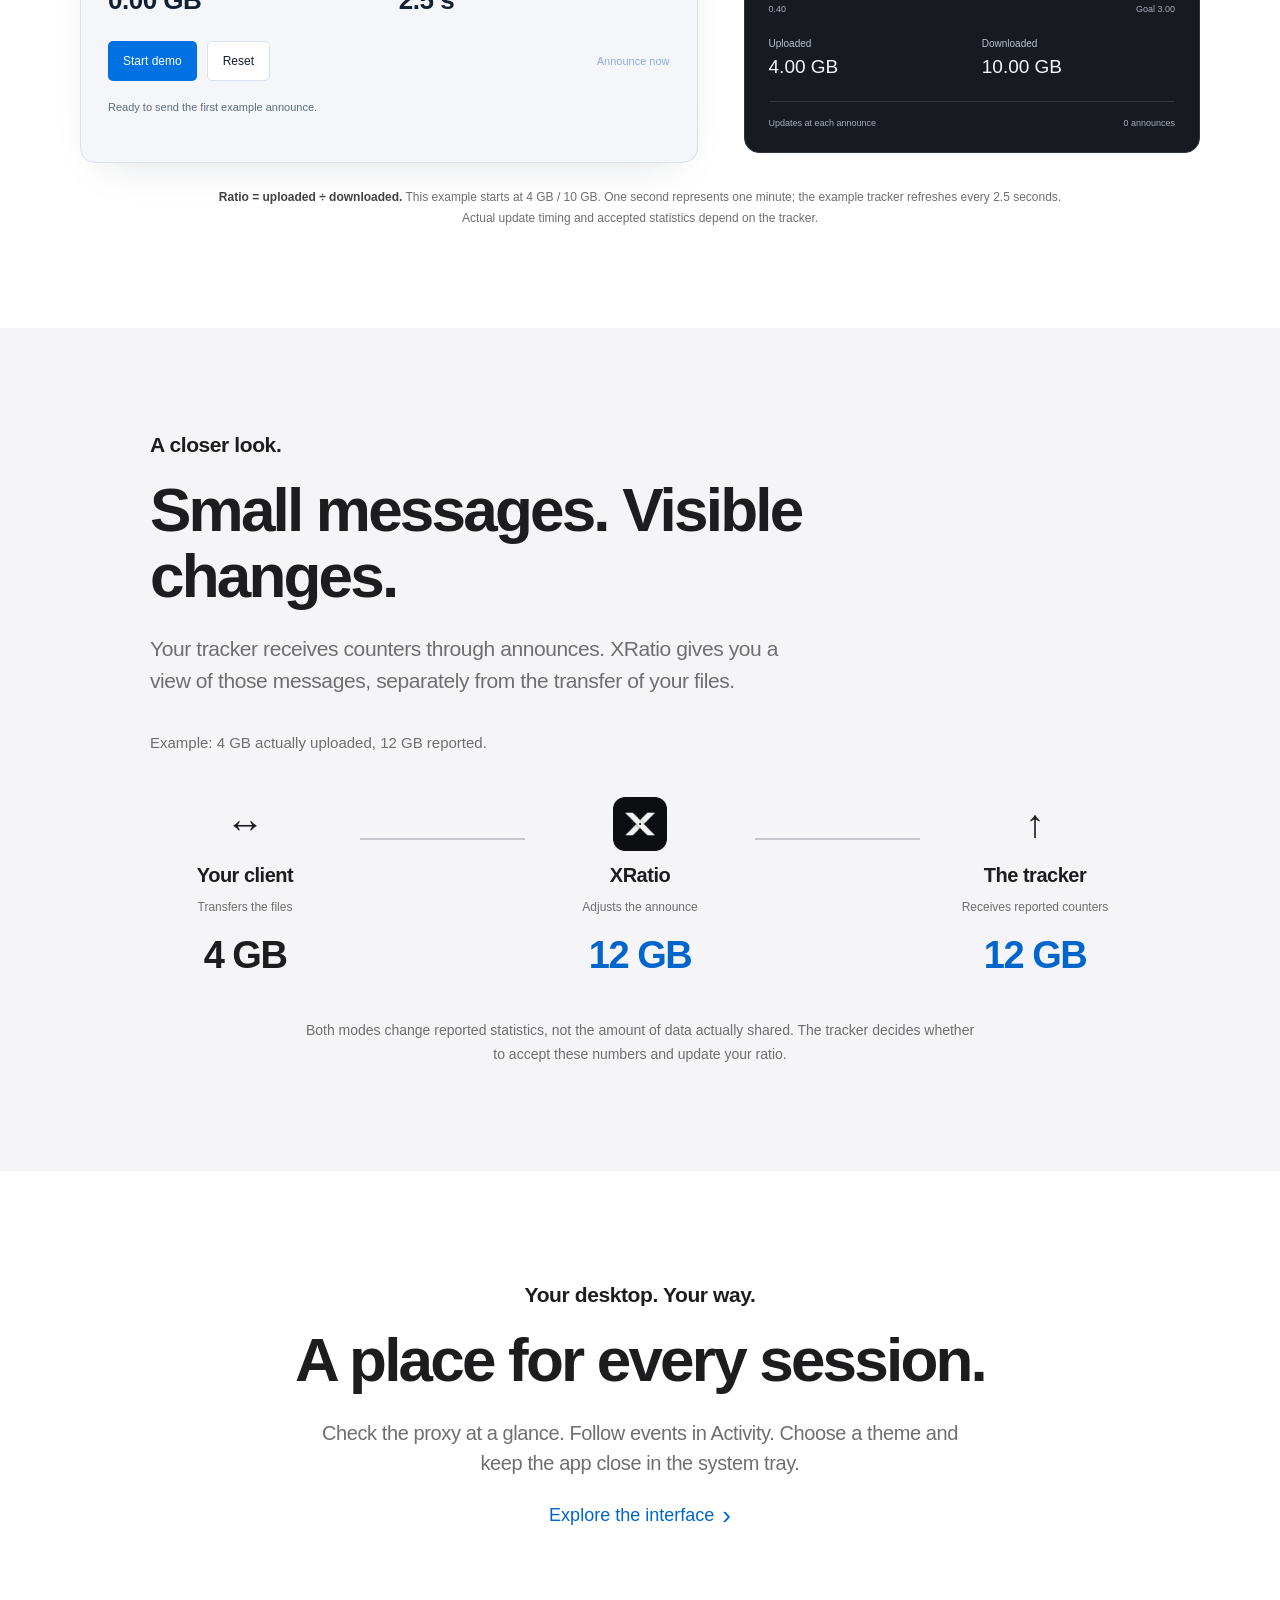
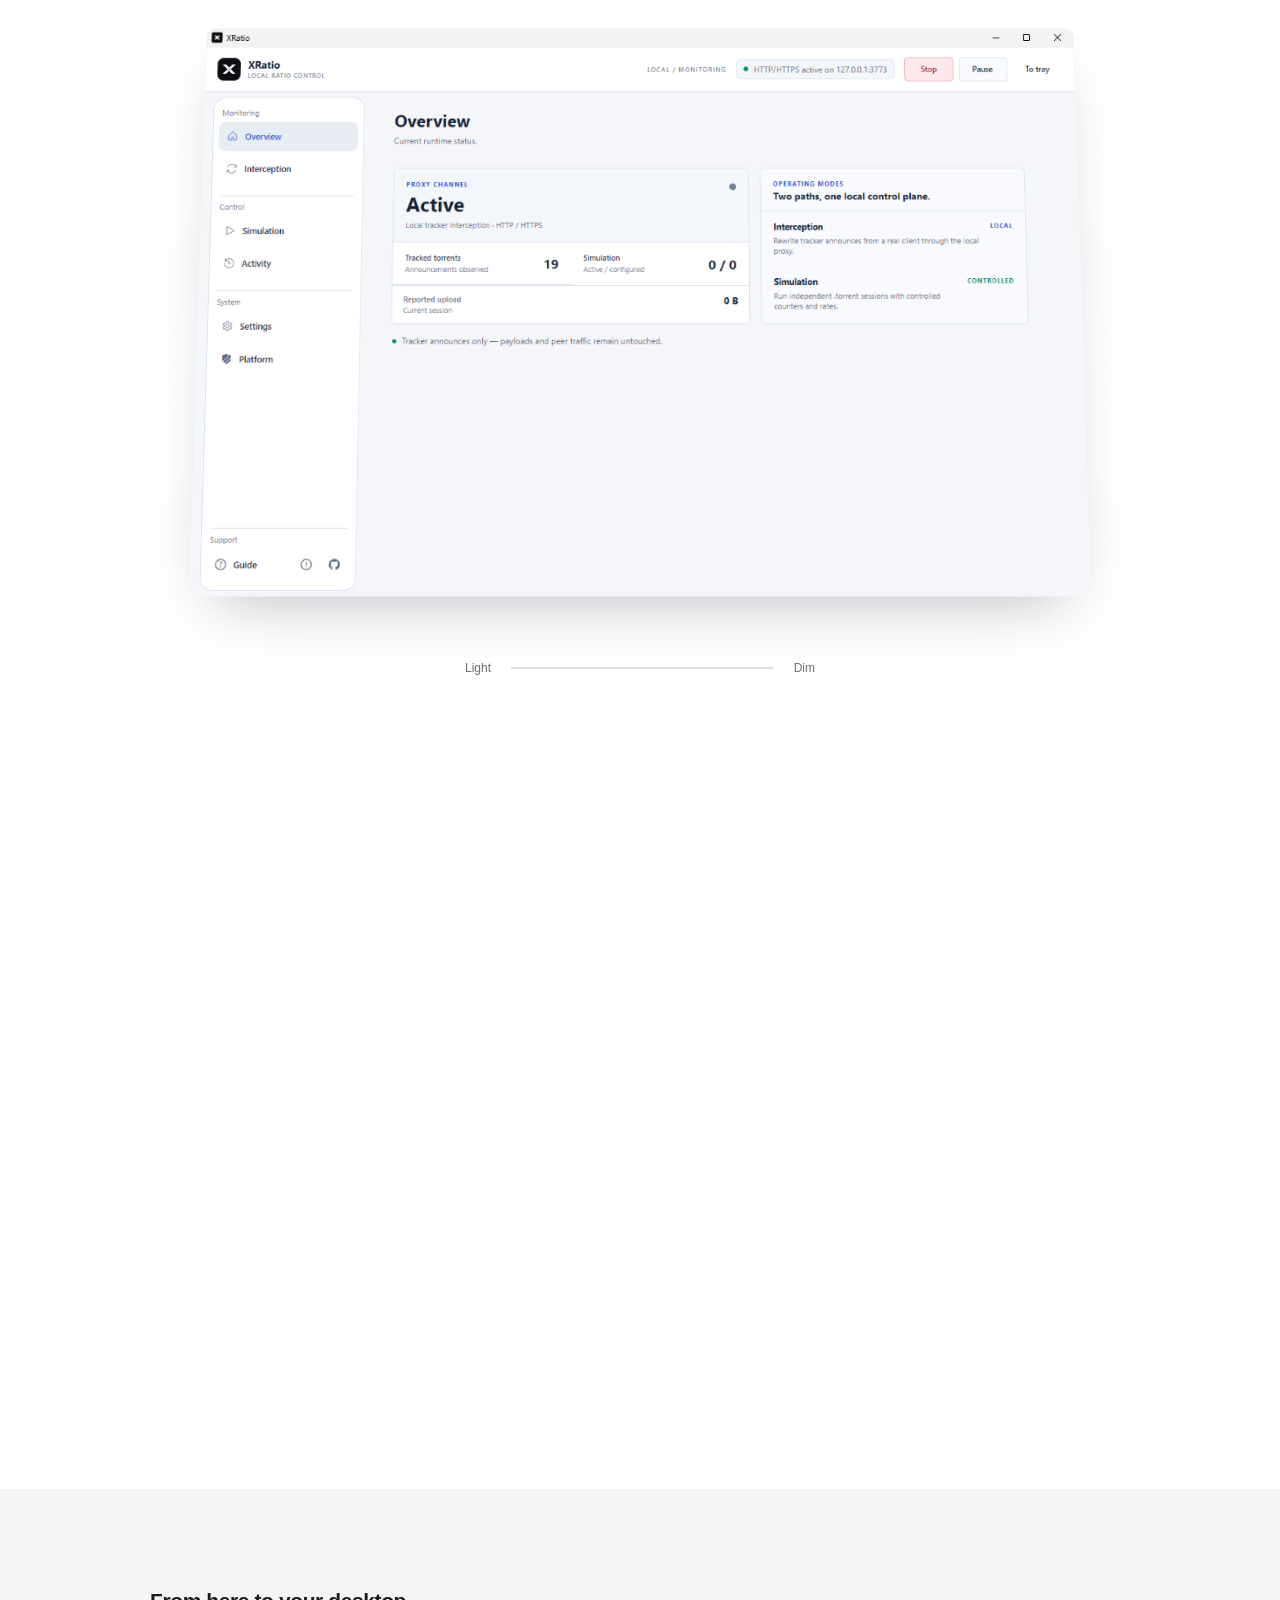
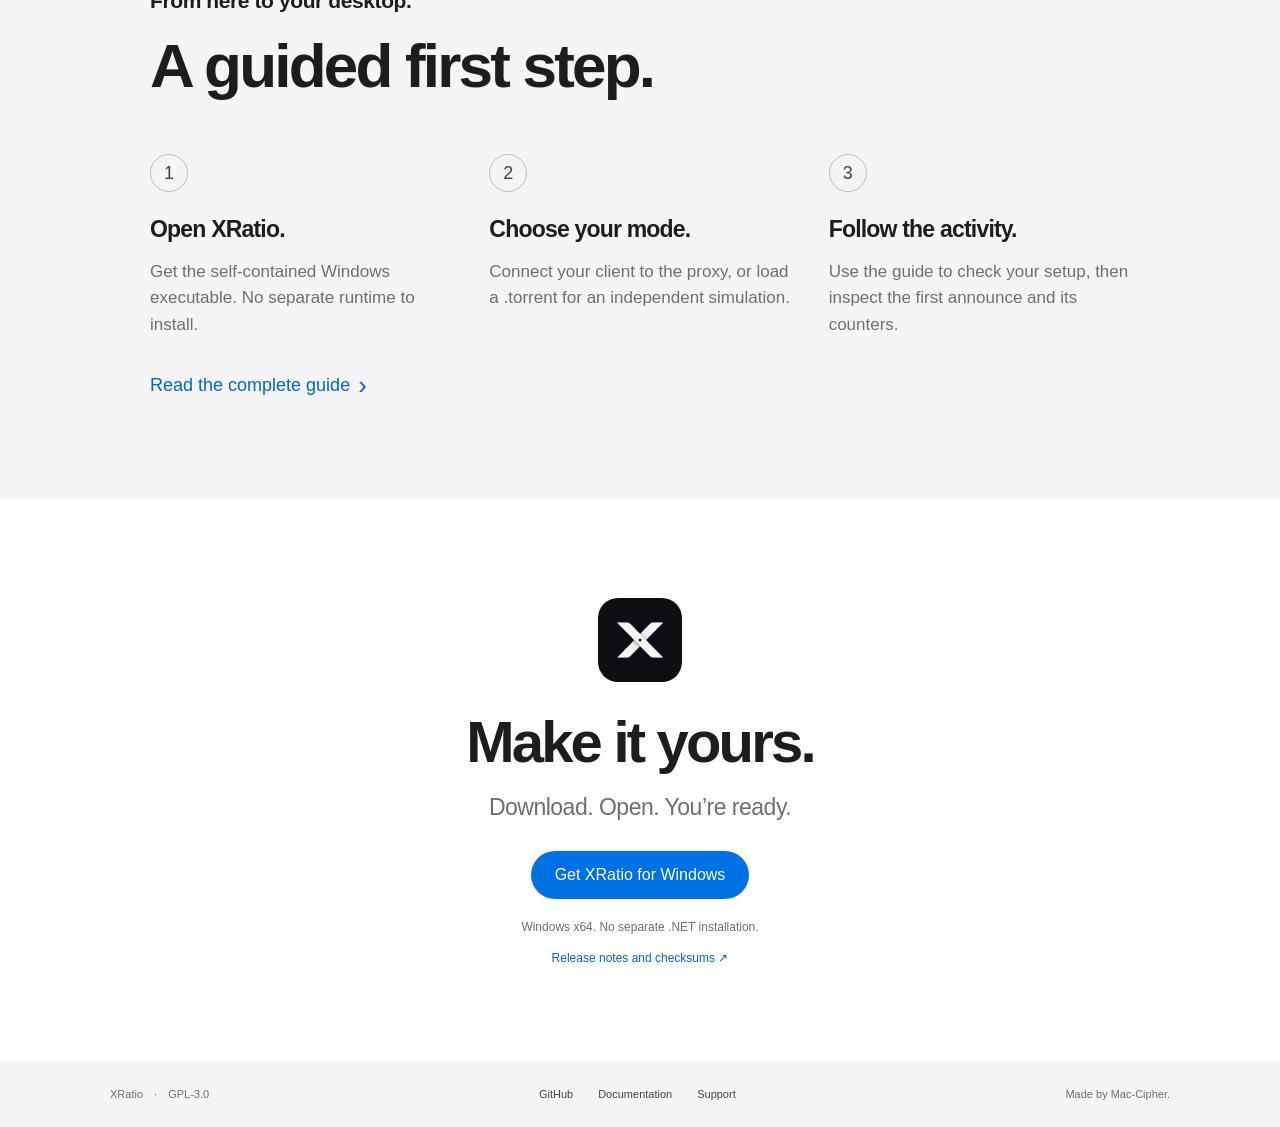
==== commit 2bffb70d: "Explain control and simulation with animated product storytelling" ====
--- a/docs/index.html
+++ b/docs/index.html
@@ -11,11 +11,11 @@
   <meta property="og:image" content="https://mac-cipher.github.io/XRatio/screenshots/overview-light.png">
   <link rel="canonical" href="https://mac-cipher.github.io/XRatio/">
   <link rel="icon" href="assets/xratio-icon.png">
-  <link rel="stylesheet" href="styles.css?v=20260905-nav">
-  <link rel="stylesheet" href="extended.css?v=20260905-nav">
-  <script src="locales.js?v=20260905-nav" defer></script><script src="script.js?v=20260905-nav" defer></script>
-  <script src="demo-model.js?v=20260905-nav" defer></script>
-  <script src="demo.js?v=20260905-nav" defer></script>
+  <link rel="stylesheet" href="styles.css?v=20260906-motion">
+  <link rel="stylesheet" href="extended.css?v=20260906-motion">
+  <script src="locales.js?v=20260906-motion" defer></script><script src="script.js?v=20260906-motion" defer></script>
+  <script src="demo-model.js?v=20260906-motion" defer></script>
+  <script src="demo.js?v=20260906-motion" defer></script><script src="motion.js?v=20260906-motion" defer></script>
   <title>XRatio — Your torrents. Your control.</title>
 </head>
 <body>
@@ -58,8 +58,8 @@
       <div class="content-width">
         <div class="feature-heading"><p class="eyebrow" data-en="Meet XRatio." data-fr="Voici XRatio.">Meet XRatio.</p><h2><span data-en="Two ways to work." data-fr="Deux façons de faire.">Two ways to work.</span><span class="subtle" data-en="One place to be." data-fr="Une seule application.">One place to be.</span></h2></div>
         <div class="feature-pair">
-          <article><svg class="feature-icon" viewBox="0 0 48 48" aria-hidden="true"><path d="M6 14h34M31 5l9 9-9 9M42 34H8m9-9-9 9 9 9"/></svg><h3>Interception.</h3><p><strong data-en="Keep your client. Adjust what it reports." data-fr="Gardez votre client. Ajustez ses rapports.">Keep your client. Adjust what it reports.</strong> <span data-en="XRatio’s local proxy lets you change upload and download counters sent to trackers, while your client takes care of the files." data-fr="Le proxy local de XRatio permet de modifier les compteurs d’envoi et de réception communiqués aux trackers, pendant que votre client s’occupe des fichiers.">XRatio’s local proxy lets you change upload and download counters sent to trackers, while your client takes care of the files.</span></p></article>
-          <article><svg class="feature-icon" viewBox="0 0 48 48" aria-hidden="true"><rect x="5" y="5" width="38" height="38" rx="10"/><path d="m20 15 13 9-13 9Z"/></svg><h3>Simulation.</h3><p><strong data-en="A session of your own." data-fr="Une session indépendante.">A session of your own.</strong> <span data-en="Open a .torrent, choose a client profile and set your speeds. Send controlled tracker announces, without transferring the actual files." data-fr="Ouvrez un .torrent, choisissez un profil client et réglez vos débits. Envoyez des annonces contrôlées aux trackers, sans transférer les fichiers.">Open a .torrent, choose a client profile and set your speeds. Send controlled tracker announces, without transferring the actual files.</span></p></article>
+          <article><svg class="feature-icon" viewBox="0 0 48 48" aria-hidden="true"><path d="M6 14h34M31 5l9 9-9 9M42 34H8m9-9-9 9 9 9"/></svg><h3 data-en="Control (interception)." data-fr="Contrôle (interception).">Control (interception).</h3><p><strong data-en="Your client transfers the files. XRatio changes the reported numbers." data-fr="Votre client transfère les fichiers. XRatio change les chiffres déclarés.">Your client transfers the files. XRatio changes the reported numbers.</strong> <span data-en="Use this mode with qBittorrent or another torrent client. XRatio changes the upload and download amounts your client sends to the tracker — the site that keeps your ratio. Your actual file transfers stay with your client." data-fr="Utilisez ce mode avec qBittorrent ou un autre client torrent. XRatio modifie les quantités envoyées et téléchargées que votre client déclare au tracker, le site qui calcule votre ratio. Votre client continue à gérer les vrais transferts de fichiers.">Use this mode with qBittorrent or another torrent client. XRatio changes the upload and download amounts your client sends to the tracker — the site that keeps your ratio. Your actual file transfers stay with your client.</span></p></article>
+          <article><svg class="feature-icon" viewBox="0 0 48 48" aria-hidden="true"><rect x="5" y="5" width="38" height="38" rx="10"/><path d="m20 15 13 9-13 9Z"/></svg><h3>Simulation.</h3><p><strong data-en="Send numbers to the tracker. Without transferring files." data-fr="Envoyez des chiffres au tracker. Sans transférer de fichiers.">Send numbers to the tracker. Without transferring files.</strong> <span data-en="Open a .torrent file and choose the upload and download speeds to simulate. XRatio then tells the tracker that data is being transferred, without downloading or sharing the files. This mode works without a separate torrent client." data-fr="Ouvrez un fichier .torrent et choisissez les débits d’envoi et de téléchargement à simuler. XRatio indique alors au tracker que des données sont transférées, sans télécharger ni partager les fichiers. Ce mode fonctionne sans autre client torrent.">Open a .torrent file and choose the upload and download speeds to simulate. XRatio then tells the tracker that data is being transferred, without downloading or sharing the files. This mode works without a separate torrent client.</span></p></article>
         </div>
         <div class="desktop-note"><p><strong data-en="At home on your desktop." data-fr="À sa place sur votre bureau.">At home on your desktop.</strong> <span data-en="Four themes. Live activity. Tray controls. All the essentials, right where you need them." data-fr="Quatre thèmes. Un journal d’activité. Des commandes dans la barre des tâches. L’essentiel, à portée de main.">Four themes. Live activity. Tray controls. All the essentials, right where you need them.</span></p><a class="learn-link" data-doc href="documentation.html"><span data-en="See the documentation" data-fr="Consulter la documentation">See the documentation</span><span aria-hidden="true">›</span></a></div>
       </div>
@@ -97,11 +97,11 @@
     </section>
     <section class="announce-story">
       <div class="content-width"><div class="section-intro reveal"><p class="eyebrow" data-en="A closer look." data-fr="Un peu plus près.">A closer look.</p><h2 data-en="Small messages. Visible changes." data-fr="De petits messages. Des changements visibles.">Small messages. Visible changes.</h2><p class="section-description" data-en="Your tracker receives counters through announces. XRatio gives you a view of those messages, separately from the transfer of your files." data-fr="Votre tracker reçoit des compteurs par des annonces. XRatio permet d’observer ces messages, séparément du transfert de vos fichiers.">Your tracker receives counters through announces. XRatio gives you a view of those messages, separately from the transfer of your files.</p></div>
-        <div class="message-flow reveal"><div><span class="flow-symbol" aria-hidden="true">↔</span><strong data-en="Your client" data-fr="Votre client">Your client</strong><small data-en="Transfers the files" data-fr="Transfère les fichiers">Transfers the files</small></div><span class="flow-connection" aria-hidden="true"></span><div><img src="assets/xratio-icon.png" alt="" width="54" height="54" loading="lazy"><strong>XRatio</strong><small data-en="Adjusts the announce" data-fr="Ajuste l’annonce">Adjusts the announce</small></div><span class="flow-connection" aria-hidden="true"></span><div><span class="flow-symbol" aria-hidden="true">↑</span><strong data-en="The tracker" data-fr="Le tracker">The tracker</strong><small data-en="Receives reported counters" data-fr="Reçoit les compteurs rapportés">Receives reported counters</small></div></div>
-        <p class="story-caption" data-en="Interception uses your existing client. Simulation creates independent announces without transferring files." data-fr="L’interception utilise votre client existant. La simulation crée des annonces indépendantes sans transférer de fichiers.">Interception uses your existing client. Simulation creates independent announces without transferring files.</p>
+        <p class="flow-example" data-en="Example: 4 GB actually uploaded, 12 GB reported." data-fr="Exemple : 4 Go réellement envoyés, 12 Go déclarés.">Example: 4 GB actually uploaded, 12 GB reported.</p><div class="message-flow reveal"><div><span class="flow-symbol" aria-hidden="true">↔</span><strong data-en="Your client" data-fr="Votre client">Your client</strong><small data-en="Transfers the files" data-fr="Transfère les fichiers">Transfers the files</small><output aria-live="off" class="flow-number">4 GB</output></div><span class="flow-connection" aria-hidden="true"></span><div><img src="assets/xratio-icon.png" alt="" width="54" height="54" loading="lazy"><strong>XRatio</strong><small data-en="Adjusts the announce" data-fr="Ajuste l’annonce">Adjusts the announce</small><output aria-live="off" class="flow-number" data-flow-adjusted>12 GB</output></div><span class="flow-connection" aria-hidden="true"></span><div><span class="flow-symbol" aria-hidden="true">↑</span><strong data-en="The tracker" data-fr="Le tracker">The tracker</strong><small data-en="Receives reported counters" data-fr="Reçoit les compteurs rapportés">Receives reported counters</small><output aria-live="off" class="flow-number" data-flow-received>12 GB</output></div></div>
+        <p class="story-caption" data-en="Both modes change reported statistics, not the amount of data actually shared. The tracker decides whether to accept these numbers and update your ratio." data-fr="Dans les deux modes, les chiffres déclarés peuvent être différents des données réellement partagées. Le tracker décide s’il accepte ces chiffres et met à jour votre ratio.">Both modes change reported statistics, not the amount of data actually shared. The tracker decides whether to accept these numbers and update your ratio.</p>
       </div>
     </section>
-    <section class="personal-section" id="appearance"><div class="wide-content personal-layout"><div class="reveal"><p class="eyebrow" data-en="Your desktop. Your way." data-fr="Votre bureau. À votre façon.">Your desktop. Your way.</p><h2 data-en="A place for every session." data-fr="Une place pour chaque session.">A place for every session.</h2><p class="section-description" data-en="Check the proxy at a glance. Follow events in Activity. Choose a theme and keep the app close in the system tray." data-fr="Vérifiez le proxy en un regard. Suivez les événements dans Activité. Choisissez un thème et gardez l’application à portée de main dans la zone de notification.">Check the proxy at a glance. Follow events in Activity. Choose a theme and keep the app close in the system tray.</p><a class="learn-link" href="documentation.html#interface"><span data-en="Explore the interface" data-fr="Explorer l’interface">Explore the interface</span><span aria-hidden="true">›</span></a></div><div class="detail-screenshot reveal"><img src="screenshots/overview-dim-theme.png" alt="XRatio dim theme overview" data-en-alt="XRatio dim theme overview" data-fr-alt="Vue d’ensemble de XRatio en thème tamisé" width="1296" height="839" loading="lazy"></div></div></section>
+    <section class="personal-section" id="appearance"><div class="wide-content personal-layout"><div class="reveal"><p class="eyebrow" data-en="Your desktop. Your way." data-fr="Votre bureau. À votre façon.">Your desktop. Your way.</p><h2 data-en="A place for every session." data-fr="Une place pour chaque session.">A place for every session.</h2><p class="section-description" data-en="Check the proxy at a glance. Follow events in Activity. Choose a theme and keep the app close in the system tray." data-fr="Vérifiez le proxy en un regard. Suivez les événements dans Activité. Choisissez un thème et gardez l’application à portée de main dans la zone de notification.">Check the proxy at a glance. Follow events in Activity. Choose a theme and keep the app close in the system tray.</p><a class="learn-link" href="documentation.html#interface"><span data-en="Explore the interface" data-fr="Explorer l’interface">Explore the interface</span><span aria-hidden="true">›</span></a></div><div class="gallery-scroll"><div class="gallery-sticky"><div class="detail-screenshot"><img src="screenshots/overview-dim-theme.png" alt="XRatio dim theme overview" data-en-alt="XRatio dim theme overview" data-fr-alt="Vue d’ensemble de XRatio en thème tamisé" width="1296" height="839" loading="lazy"><img class="gallery-light" src="screenshots/overview-light.png" alt="" aria-hidden="true" width="1279" height="830" loading="lazy"></div><div class="gallery-timeline" aria-hidden="true"><span data-en="Light" data-fr="Clair">Light</span><div><i></i></div><span data-en="Dim" data-fr="Tamisé">Dim</span></div></div></div></div></section>
     <section class="getting-started"><div class="content-width"><div class="section-intro reveal"><p class="eyebrow" data-en="From here to your desktop." data-fr="D’ici à votre bureau.">From here to your desktop.</p><h2 data-en="A guided first step." data-fr="Un premier pas guidé.">A guided first step.</h2></div><ol class="onboarding-steps"><li class="reveal"><span>1</span><h3 data-en="Open XRatio." data-fr="Ouvrez XRatio.">Open XRatio.</h3><p data-en="Get the self-contained Windows executable. No separate runtime to install." data-fr="Récupérez l’exécutable Windows autonome. Aucun environnement séparé à installer.">Get the self-contained Windows executable. No separate runtime to install.</p></li><li class="reveal"><span>2</span><h3 data-en="Choose your mode." data-fr="Choisissez votre mode.">Choose your mode.</h3><p data-en="Connect your client to the proxy, or load a .torrent for an independent simulation." data-fr="Connectez votre client au proxy, ou chargez un .torrent pour une simulation indépendante.">Connect your client to the proxy, or load a .torrent for an independent simulation.</p></li><li class="reveal"><span>3</span><h3 data-en="Follow the activity." data-fr="Suivez l’activité.">Follow the activity.</h3><p data-en="Use the guide to check your setup, then inspect the first announce and its counters." data-fr="Vérifiez la configuration avec le guide, puis consultez la première annonce et ses compteurs.">Use the guide to check your setup, then inspect the first announce and its counters.</p></li></ol><a class="learn-link" href="documentation.html"><span data-en="Read the complete guide" data-fr="Lire le guide complet">Read the complete guide</span><span aria-hidden="true">›</span></a></div></section>
     <section class="get-app" id="download">
       <img class="app-icon" src="assets/xratio-icon.png" alt="" width="84" height="84" loading="lazy">
--- a/docs/extended.css
+++ b/docs/extended.css
@@ -97,7 +97,7 @@
 @keyframes hero-appear { from { opacity: 0; transform: translateY(15px); } to { opacity: 1; transform: none; } }
 /* Documentation has its own reading layout; product navigation remains shared. */
 .docs-shell { max-width: 1100px; width: calc(100% - 64px); margin: 65px auto 95px; display: grid; grid-template-columns: 210px minmax(0,1fr); gap: 80px; }
-.docs-toc { position: sticky; top: 110px; align-self: start; }
+.docs-toc { position: sticky; top: 130px; align-self: start; }
 .docs-toc>p { font-size: 10px; letter-spacing: 1px; color: var(--secondary); margin-bottom: 17px; }
 .docs-toc nav { display: grid; gap: 4px; }
 .docs-toc nav a { padding: 9px 0; font-size: 13px; color: #424245; }
@@ -279,3 +279,49 @@
  *, *::before, *::after { animation: none !important; transition: none !important; }
  .reveal-pending { opacity: 1; transform: none; }
 }
+
+/* A complete app window moves through light and dim as the reader scrolls. */
+.personal-section { overflow: visible; }
+.gallery-scroll { width: 100%; }
+.gallery-sticky { width: 100%; }
+.gallery-sticky .detail-screenshot { position: relative; isolation: isolate; }
+.gallery-light { position: absolute; inset: 0; width: 100%; height: 100% !important; object-fit: contain; background: #f4f6fa; opacity: 0; }
+.gallery-timeline { display: flex; align-items: center; gap: 20px; justify-content: center; margin: 28px auto 0; max-width: 350px; font-size: 12px; color: var(--secondary); }
+.gallery-timeline > div { height: 2px; flex: 1; background: #dedee3; overflow: hidden; }
+.gallery-timeline i { display: block; height: 100%; width: 100%; background: #1d1d1f; transform-origin: left; transform: scaleX(var(--scene-progress,1)); }
+.cinematic .gallery-light { opacity: calc(1 - var(--scene-dark,0)); }
+.cinematic .gallery-sticky .detail-screenshot { transform: perspective(1500px) rotateX(var(--scene-tilt,0deg)) scale(var(--scene-scale,1)); transform-origin: center; }
+.cinematic .detail-screenshot img { animation: none; }
+.cinematic .product-stage { animation: none; transform: perspective(1500px) rotateX(var(--hero-tilt,0deg)) scale(var(--hero-scale,1)); transform-origin: center; }
+.flow-example { margin-top: 36px; font-size: 15px; line-height: 1.5; color: var(--secondary); }
+.message-flow { margin-top: 42px; }
+.flow-number { font-size: 38px; font-weight: 600; letter-spacing: -1.5px; font-variant-numeric: tabular-nums; margin-top: 7px; }
+[data-flow-adjusted], [data-flow-received] { color: #0066cc; }
+.flow-connection { height: 2px; margin-top: -96px; }
+.flow-connection::after { height: 2px; width: 55%; }
+.message-flow.flow-playing .flow-connection::after { animation: message-move 1.2s .15s ease-in-out 3 both; }
+.message-flow.flow-playing .flow-connection:nth-of-type(2)::after { animation-delay: 1.2s; }
+.flow-playing > div:nth-of-type(2) img { animation: app-response .8s .7s ease-in-out; }
+.flow-playing > div:nth-of-type(3) .flow-number { animation: app-response .8s 1.5s ease-in-out; }
+@keyframes app-response { 50% { transform: translateY(-6px) scale(1.08); } }
+@media (min-width: 761px) and (prefers-reduced-motion: no-preference) {
+ .cinematic .gallery-scroll { min-height: 155vh; }
+ .cinematic .gallery-sticky { position: sticky; top: 130px; }
+ .cinematic .gallery-sticky .detail-screenshot { width: min(1060px, calc((100svh - 250px) * 1.545)); }
+}
+@media (max-width: 760px) {
+ .gallery-timeline { max-width: 240px; margin-top: 20px; }
+ .flow-number { font-size: 30px; }
+ .flow-connection { margin-top: 0; }
+}
+@media (prefers-reduced-motion: reduce) {
+ .gallery-light { opacity: 0; }
+ .gallery-timeline { display: none; }
+ .product-stage, .gallery-sticky .detail-screenshot { transform: none !important; }
+}
+
+/* Turn the whole window over; never blend two different text layouts. */
+.cinematic .gallery-sticky .detail-screenshot { overflow: visible; isolation: auto; transform-style: preserve-3d; background: transparent; box-shadow: none; transform: perspective(1800px) rotateX(var(--scene-tilt,0deg)) rotateY(calc(var(--scene-dark,0) * 180deg)) scale(var(--scene-scale,1)); }
+.cinematic .gallery-sticky .detail-screenshot img { backface-visibility: hidden; border-radius: 12px; box-shadow: 0 30px 65px -30px #17233355; }
+.cinematic .gallery-sticky .detail-screenshot > img:first-child { transform: rotateY(180deg); }
+.cinematic .gallery-sticky .gallery-light { opacity: 1; transform: translateZ(1px); }
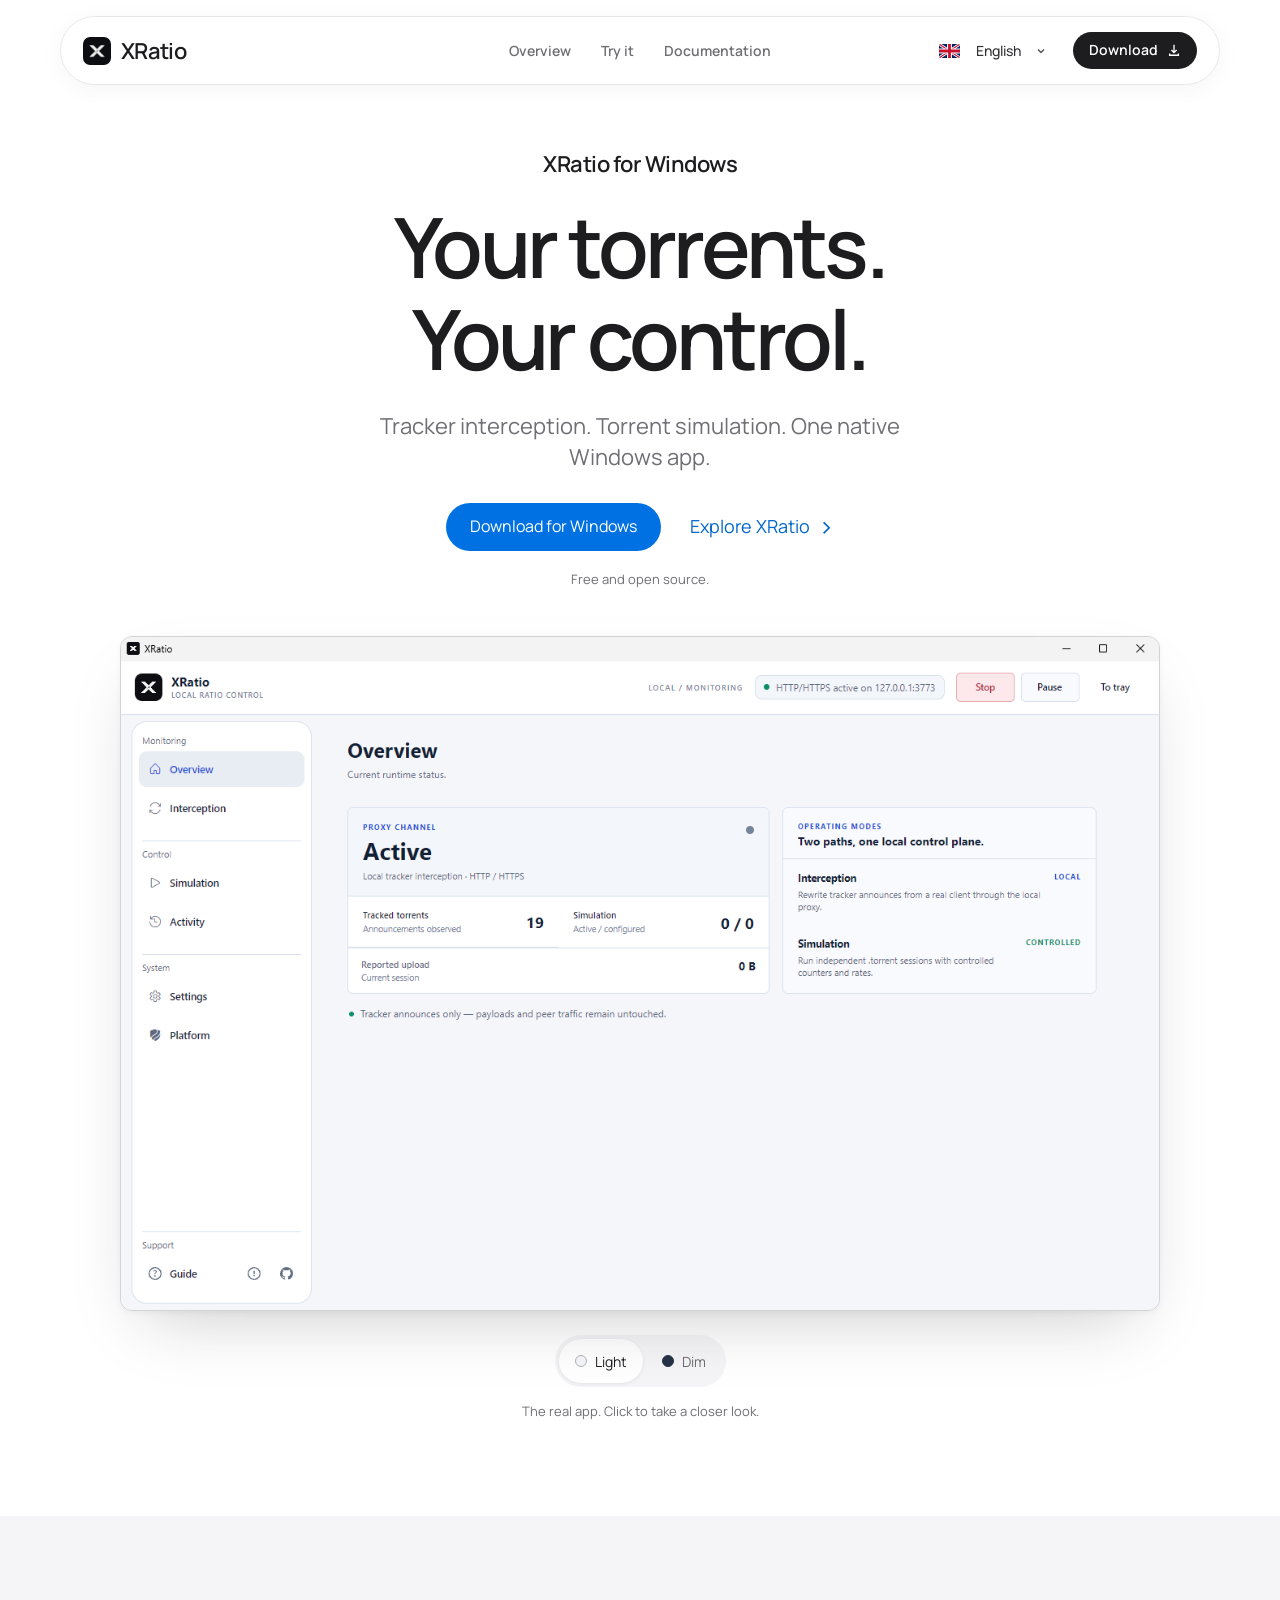
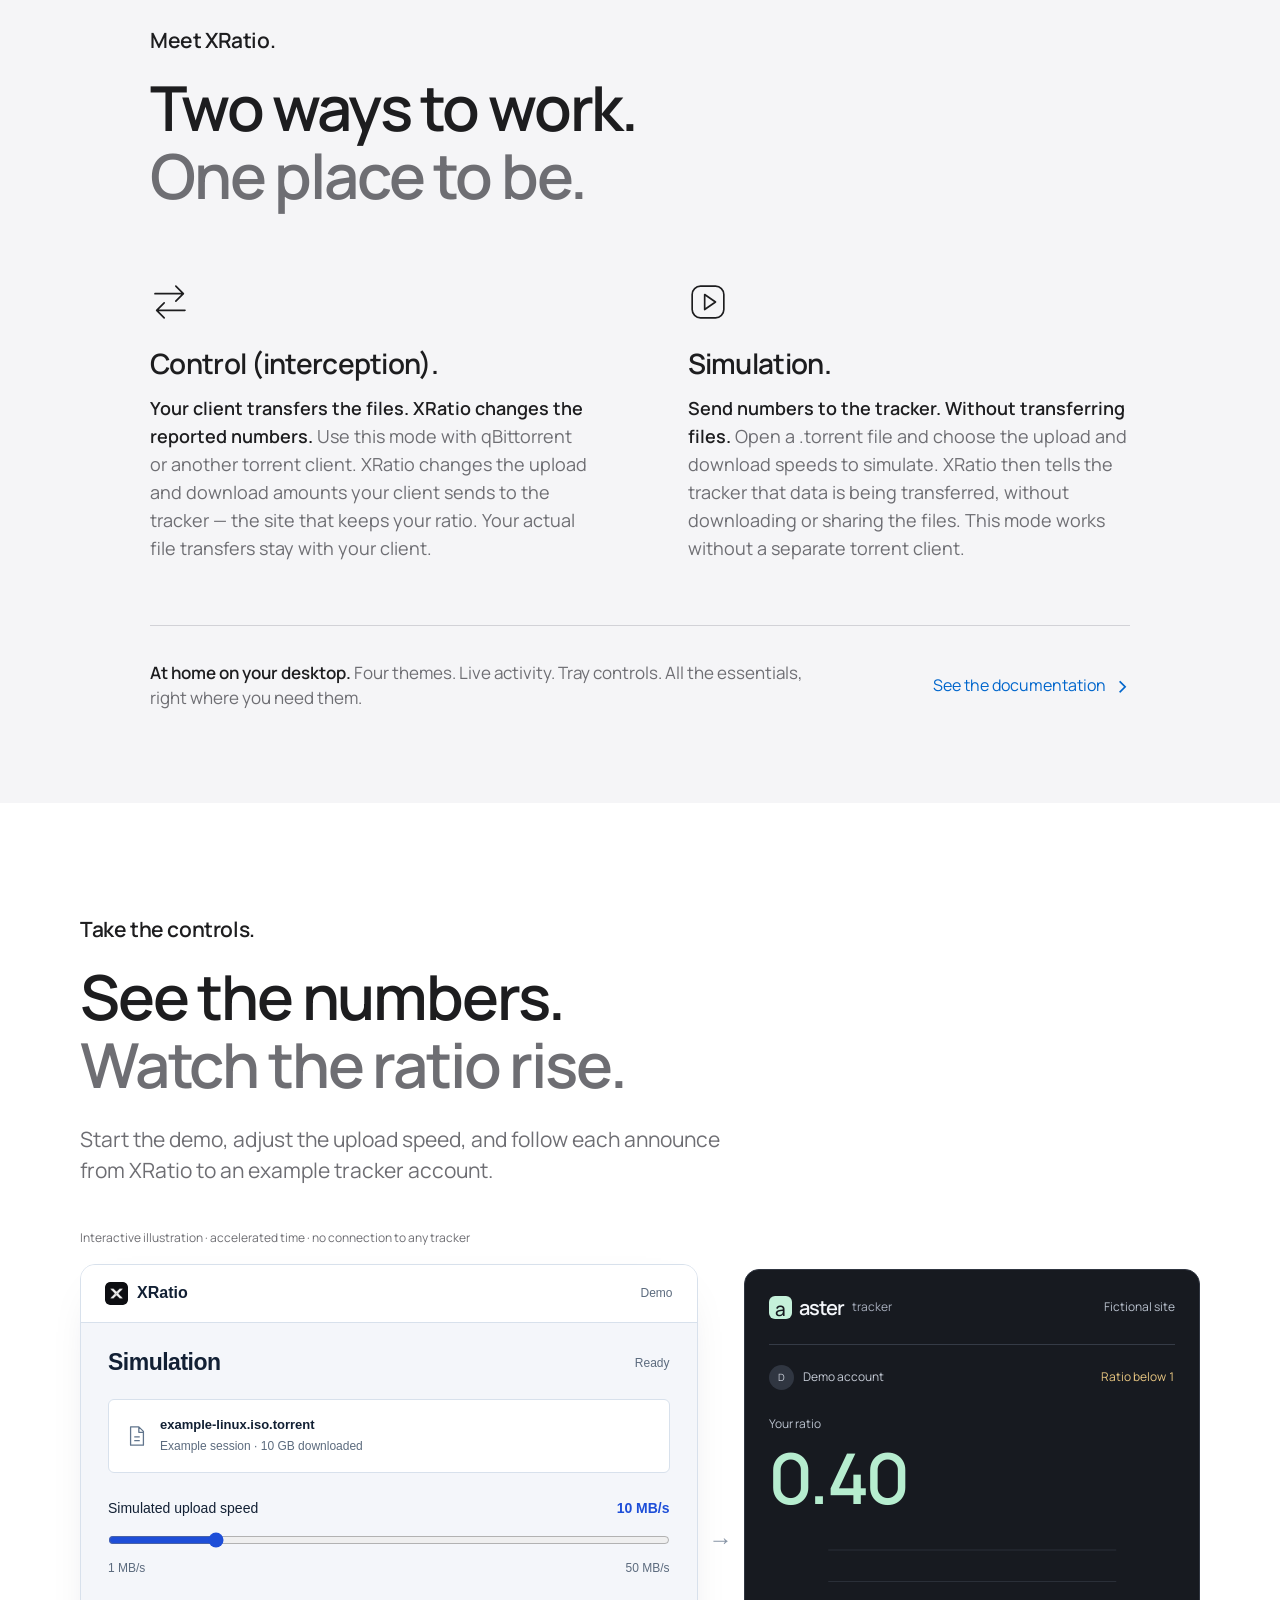
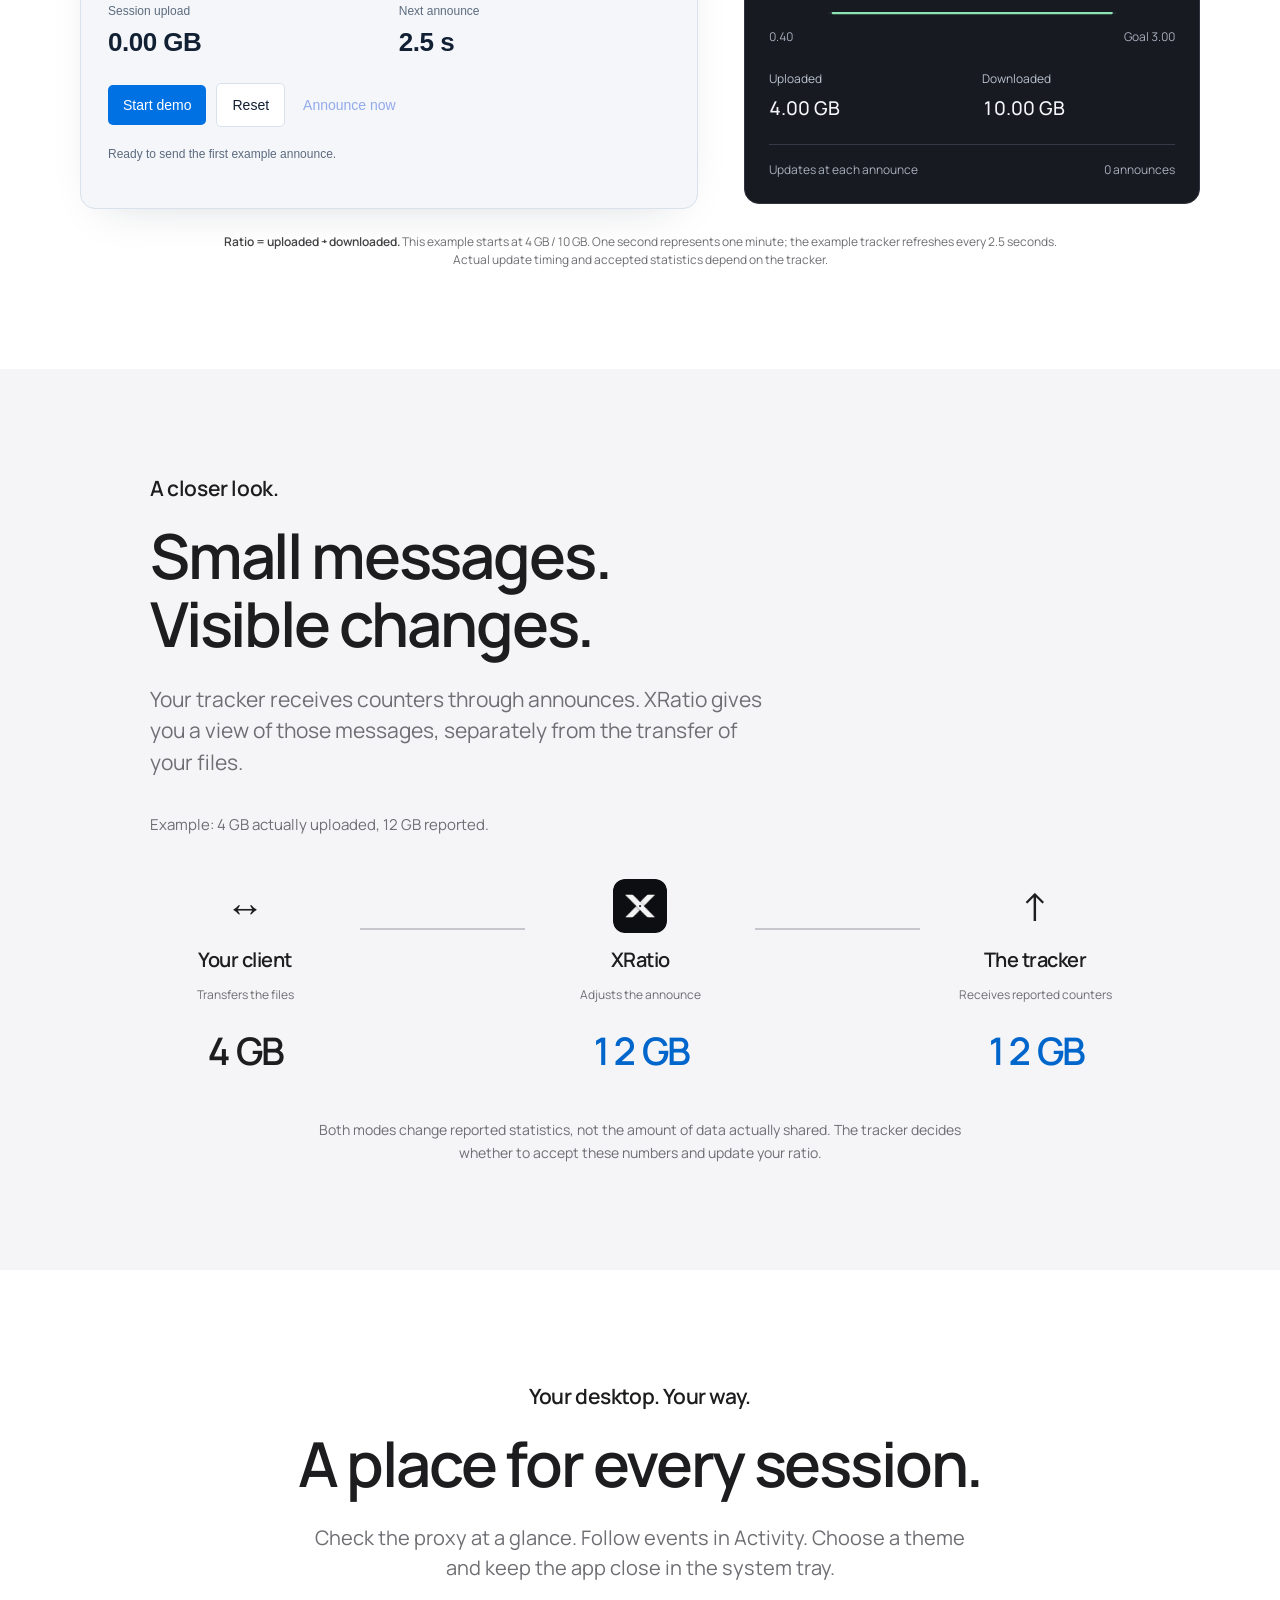
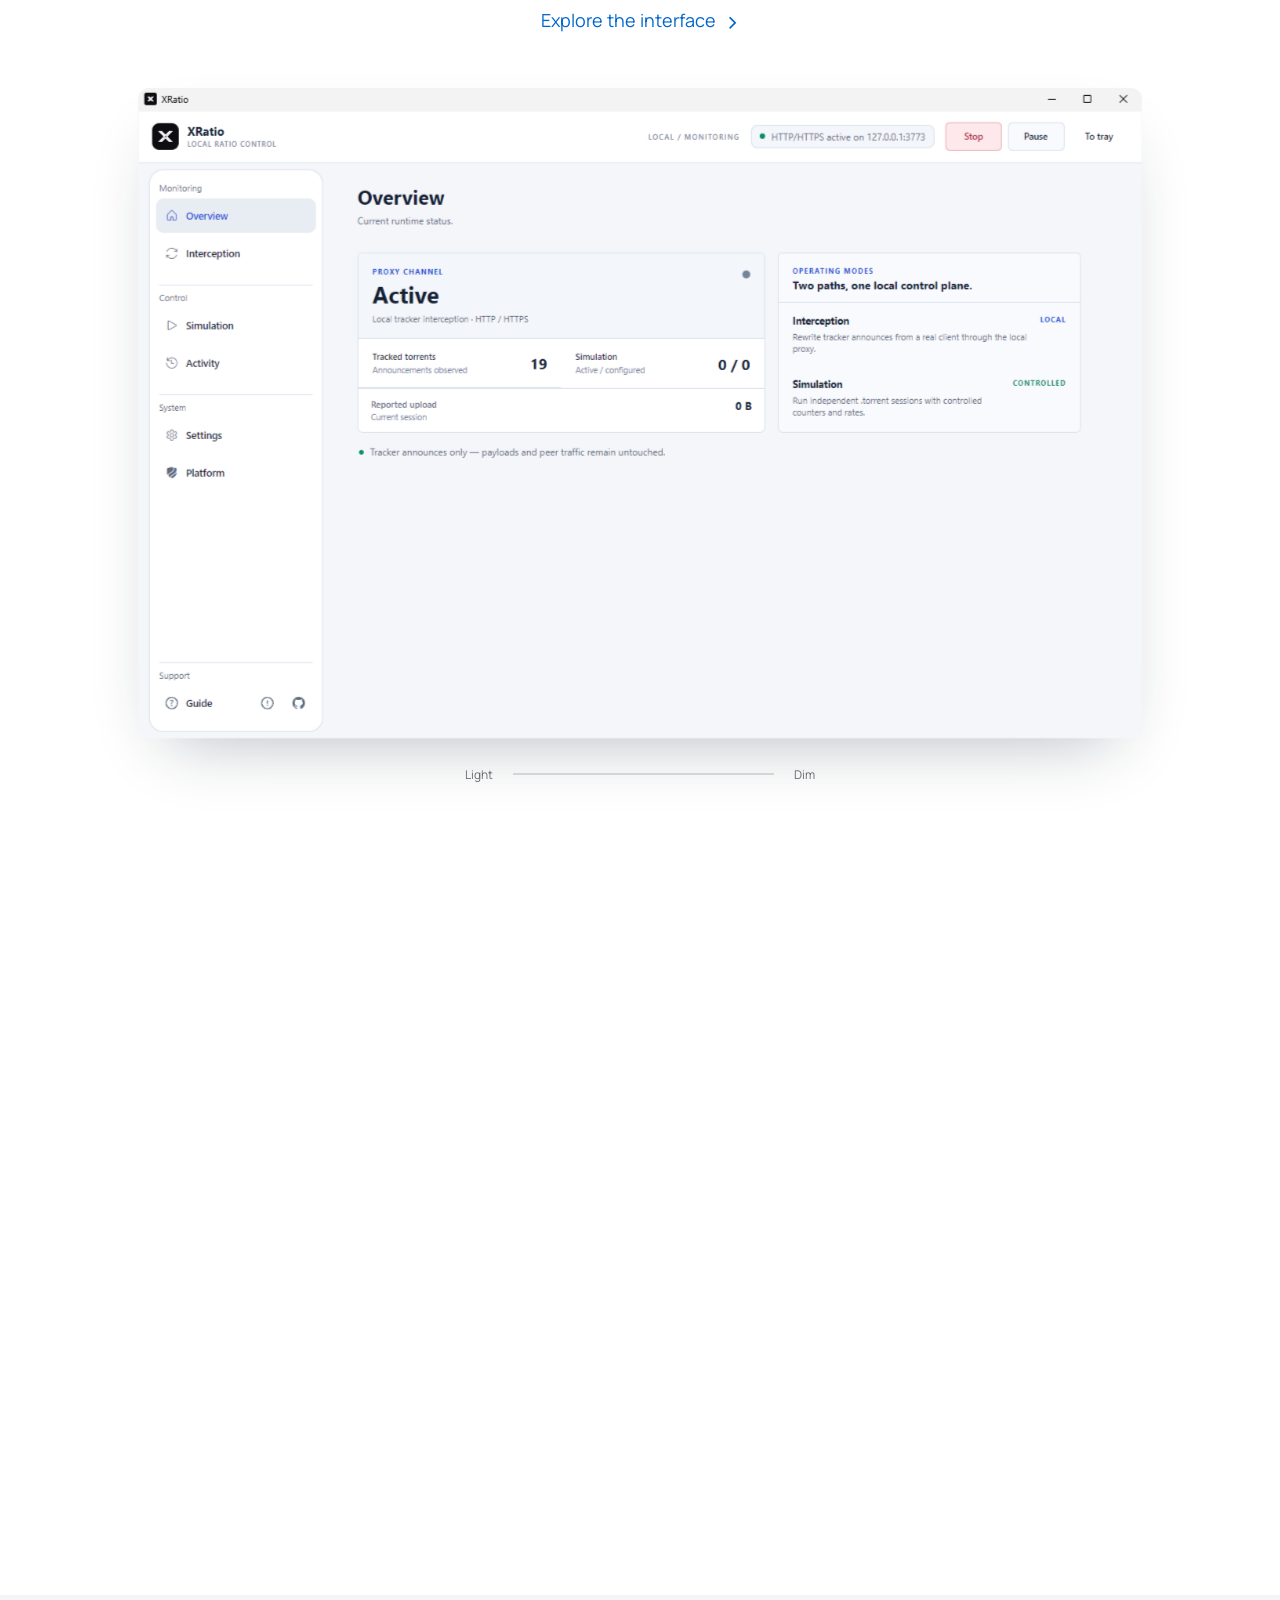
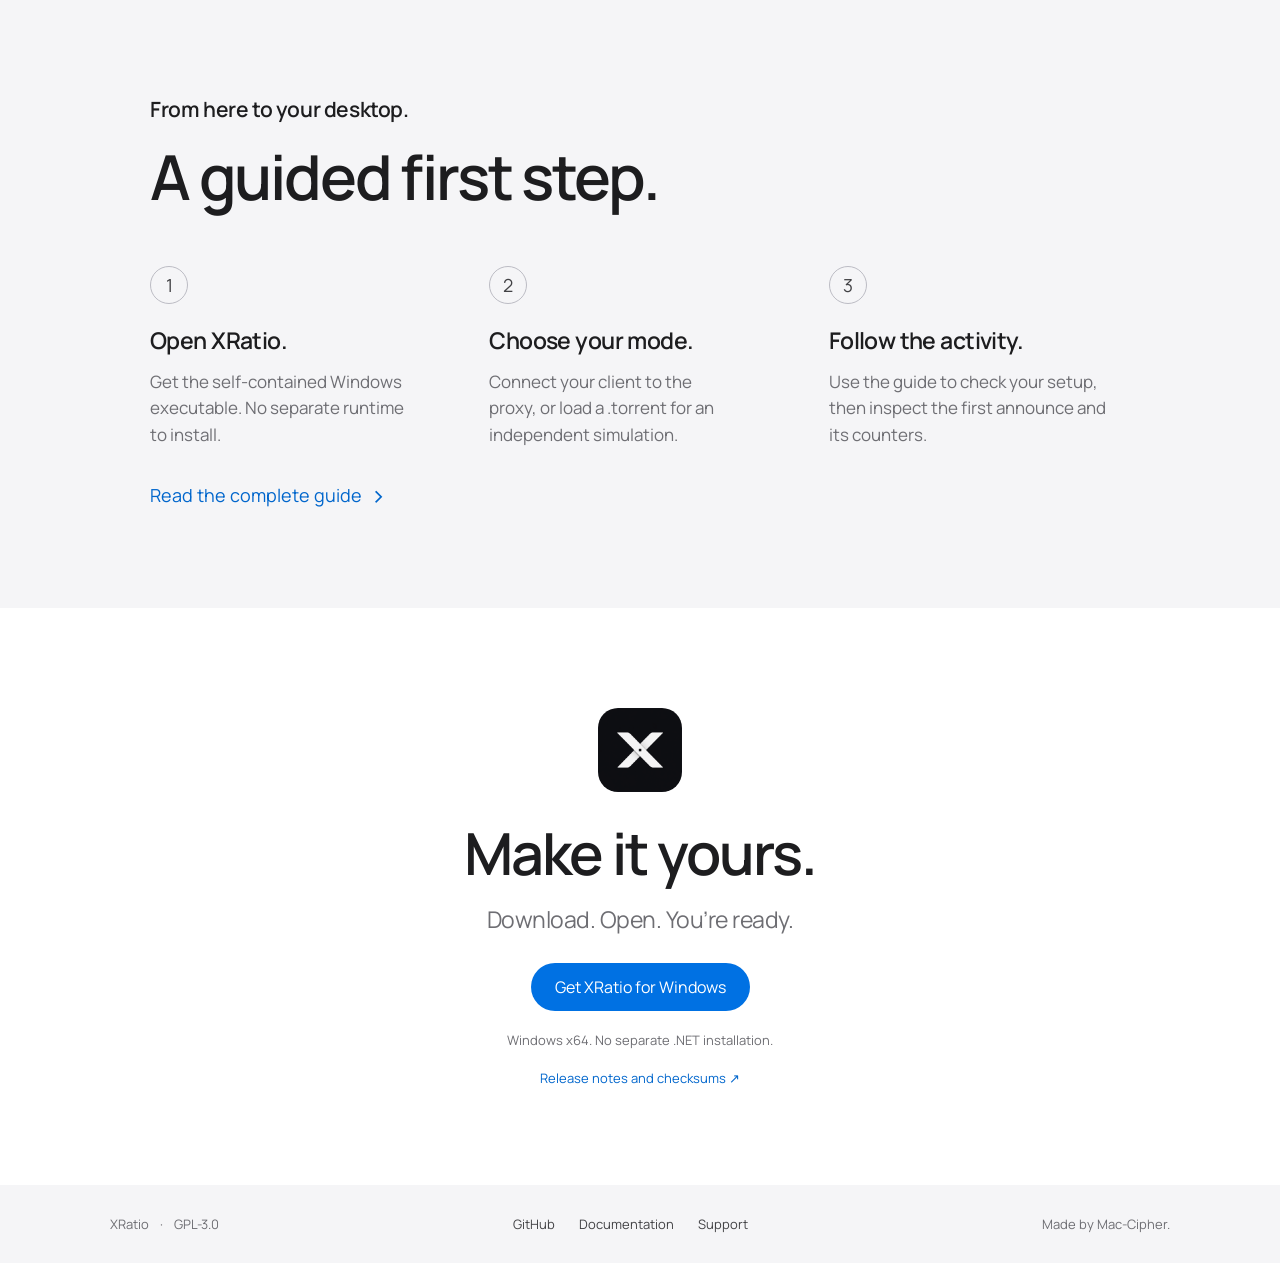
==== commit 021b5ac9: "Refine website layout, motion and language selector" ====
--- a/docs/index.html
+++ b/docs/index.html
@@ -8,12 +8,12 @@
   <meta property="og:title" content="XRatio — Your torrents. Your control.">
   <meta property="og:description" content="Local tracker interception and independent simulation. Free and open source, for Windows.">
   <meta property="og:type" content="website">
-  <meta property="og:image" content="https://mac-cipher.github.io/XRatio/screenshots/overview-light.png">
-  <link rel="canonical" href="https://mac-cipher.github.io/XRatio/">
+  <meta property="og:image" content="https://xratio.vercel.app/screenshots/overview-light.png">
+  <link rel="canonical" href="https://xratio.vercel.app/">
   <link rel="icon" href="assets/xratio-icon.png">
-  <link rel="stylesheet" href="styles.css?v=20260906-motion">
-  <link rel="stylesheet" href="extended.css?v=20260906-motion">
-  <script src="locales.js?v=20260906-motion" defer></script><script src="script.js?v=20260906-motion" defer></script>
+  <link rel="stylesheet" href="styles.css?v=20260927-better2">
+  <link rel="stylesheet" href="extended.css?v=20260927-better2">
+  <script src="locales.js?v=20260906-motion" defer></script><script src="script.js?v=20260927-better2" defer></script>
   <script src="demo-model.js?v=20260906-motion" defer></script>
   <script src="demo.js?v=20260906-motion" defer></script><script src="motion.js?v=20260906-motion" defer></script>
   <title>XRatio — Your torrents. Your control.</title>
@@ -30,7 +30,7 @@
       </div>
       <div class="nav-actions">
         <label class="languages">
-          <svg viewBox="0 0 24 24" width="17" height="17" fill="none" stroke="currentColor" stroke-width="1.5" aria-hidden="true"><circle cx="12" cy="12" r="9"/><ellipse cx="12" cy="12" rx="4" ry="9"/><path d="M3 12h18"/></svg>
+          <img class="language-flag" src="assets/flags/en.svg" width="21" height="14" alt="" aria-hidden="true">
           <select id="language-select" aria-label="Choose language">
             <option value="en">English</option><option value="fr">Français</option><option value="es">Español</option><option value="de">Deutsch</option>
           </select>
@@ -41,17 +41,17 @@
       </div>
     </nav>
   </header>
-  <main id="main">
+  <main id="main" tabindex="-1">
     <section class="hero" id="overview">
       <p class="product-name" data-en="XRatio for Windows" data-fr="XRatio pour Windows">XRatio for Windows</p>
       <h1><span data-en="Your torrents." data-fr="Vos torrents.">Your torrents.</span><span data-en="Your control." data-fr="Votre contrôle.">Your control.</span></h1>
       <p class="hero-description" data-en="Tracker interception. Torrent simulation. One native Windows app." data-fr="Interception et simulation de torrents. Une seule application Windows.">Tracker interception. Torrent simulation. One native Windows app.</p>
 
+      <div class="hero-actions"><a class="button" href="https://github.com/Mac-Cipher/XRatio/releases/latest/download/XRatio.exe" data-en="Download for Windows" data-fr="Télécharger pour Windows">Download for Windows</a><a class="learn-link" href="#features"><span data-en="Explore XRatio" data-fr="Découvrir XRatio">Explore XRatio</span><span aria-hidden="true">›</span></a></div>
+      <p class="hero-note" data-en="Free and open source." data-fr="Gratuit et open source.">Free and open source.</p>
       <div class="product-stage">
         <button type="button" class="product-window" data-open-preview aria-label="Enlarge application screenshot"><img id="screenshot" src="screenshots/overview-light.png" width="1279" height="830" alt="XRatio application in the light theme" fetchpriority="high"></button>
       </div>
-      <div class="hero-actions"><a class="button" href="https://github.com/Mac-Cipher/XRatio/releases/latest/download/XRatio.exe" data-en="Download for Windows" data-fr="Télécharger pour Windows">Download for Windows</a><a class="learn-link" href="#features"><span data-en="Explore XRatio" data-fr="Découvrir XRatio">Explore XRatio</span><span aria-hidden="true">›</span></a></div>
-      <p class="hero-note" data-en="Free and open source." data-fr="Gratuit et open source.">Free and open source.</p>
       <div class="appearance"><div class="theme-switch" role="group" aria-label="Preview theme"><button data-theme="light" aria-pressed="true"><span class="swatch light" aria-hidden="true"></span><span data-en="Light" data-fr="Clair">Light</span></button><button data-theme="dim" aria-pressed="false"><span class="swatch dim" aria-hidden="true"></span><span data-en="Dim" data-fr="Tamisé">Dim</span></button></div><p data-en="The real app. Click to take a closer look." data-fr="La vraie application. Cliquez pour la voir de plus près.">The real app. Click to take a closer look.</p></div>
     </section>
     <section class="features" id="features">
--- a/docs/styles.css
+++ b/docs/styles.css
@@ -1,14 +1,25 @@
+/* Manrope variable, SIL Open Font License; served locally for offline previews. */
+@font-face {
+  font-family: 'Manrope';
+  font-style: normal;
+  font-weight: 200 800;
+  font-display: swap;
+  src: url('assets/fonts/manrope-latin-variable.woff2') format('woff2');
+}
 :root {
   color-scheme: light;
-  font-family: -apple-system, BlinkMacSystemFont, 'Helvetica Neue', Arial, sans-serif;
+  font-family: 'Manrope', 'Segoe UI', sans-serif;
+  font-optical-sizing: auto;
   color: #1d1d1f;
   background: #fff;
-  font-synthesis: none;
+  font-synthesis: style;
   --secondary: #6e6e73;
   --blue: #0071e3;
+  --ease-out: cubic-bezier(0.23, 1, 0.32, 1);
+  --ease-in-out: cubic-bezier(0.77, 0, 0.175, 1);
 }
 * { box-sizing: border-box; }
-html { scroll-behavior: smooth; scroll-padding-top: 80px; }
+html { scroll-behavior: smooth; scroll-padding-top: 110px; }
 body { margin: 0; -webkit-font-smoothing: antialiased; }
 a { color: inherit; text-decoration: none; }
 button { color: inherit; font: inherit; cursor: pointer; }
@@ -16,10 +27,11 @@
 a:focus-visible, button:focus-visible { outline: 3px solid #0071e3; outline-offset: 5px; }
 p, h1, h2, h3 { margin: 0; }
 img { max-width: 100%; }
-.skip { position: fixed; left: 15px; top: -80px; background: white; padding: 12px; z-index: 20; }
+.skip { position: fixed; left: 15px; top: -80px; background: white; padding: 12px; z-index: 30; }
 .skip:focus { top: 12px; }
-.button { display: inline-flex; align-items: center; justify-content: center; padding: 14px 24px; min-height: 48px; background: var(--blue); color: #fff; border-radius: 999px; font-size: 16px; line-height: 1.2; transition: background .2s; }
-.button:hover { background: #0077ed; }
+.button { display: inline-flex; align-items: center; justify-content: center; padding: 14px 24px; min-height: 48px; background: var(--blue); color: #fff; border-radius: 999px; font-size: 16px; line-height: 1.2; transition: transform 100ms var(--ease-out); }
+@media (hover: hover) and (pointer: fine) { .button:hover { background: #0066cc; } }
+.button:active:not(:focus-visible):not(:disabled) { transform: scale(.96); transition-duration: 100ms; }
 .hero { padding: 64px 24px 94px; text-align: center; overflow: clip; }
 .product-name { font-size: 22px; font-weight: 600; letter-spacing: -.5px; margin-bottom: 22px; }
 h1 { font-size: clamp(64px,6.5vw,84px); line-height: 1.025; letter-spacing: -4.6px; font-weight: 600; }
@@ -82,10 +94,10 @@
   .footer-inner { flex-wrap: wrap; }
 }
 @media (max-width: 560px) {
-  html { scroll-padding-top: 72px; }
+  html { scroll-padding-top: 96px; }
   .hero { padding: 48px 20px 58px; }
   .product-name { font-size: 18px; margin-bottom: 18px; }
-  h1 { font-size: clamp(48px,12vw,66px); letter-spacing: -2.9px; line-height: 1.04; }
+  h1 { font-size: clamp(36px,10vw,56px); letter-spacing: -.045em; line-height: 1.1; }
   .hero-description { font-size: 18px; margin-top: 23px; max-width: 345px; line-height: 1.45; letter-spacing: -.3px; }
   .hero-actions { flex-direction: column; gap: 20px; margin-top: 25px; }
   .hero-actions .button { font-size: 15px; }
@@ -114,4 +126,12 @@
   .footer-inner { flex-direction: column; align-items: flex-start; gap: 19px; }
   .footer-inner>div { gap: 25px; }
 }
-@media (prefers-reduced-motion: reduce) { html { scroll-behavior: auto; } * { transition: none !important; } }
+@media (prefers-reduced-motion: reduce) { html { scroll-behavior: auto; } .button { transform: none !important; } }
+
+/* Typography shared by the landing page and documentation. */
+h1, h2, h3 { text-wrap: balance; line-height: 1.1; }
+h1 { letter-spacing: -.045em; }
+h2 { letter-spacing: -.035em; }
+h3 { letter-spacing: -.025em; }
+.hero-description, .feature-pair p, .desktop-note p { letter-spacing: normal; text-wrap: pretty; }
+a { text-underline-position: from-font; text-decoration-thickness: from-font; }
--- a/docs/extended.css
+++ b/docs/extended.css
@@ -36,9 +36,9 @@
 .demo-controls button:disabled { opacity: .45; cursor: default; }
 .demo-event { margin-top: 18px; min-height: 36px; font-size: 11px; color: #5c6b7e; line-height: 1.6; }
 .announce-bridge { position: relative; display: grid; place-items: center; height: 30px; color: #8895a6; font-size: 24px; overflow: hidden; }
-.announce-bridge i { position: absolute; left: -8px; top: 13px; width: 6px; height: 6px; background: #0071e3; border-radius: 50%; opacity: 0; }
-.is-running .announce-bridge i { animation: announce-travel 2.5s linear infinite; }
-@keyframes announce-travel { 0%,65% { left: -8px; opacity: 0; } 70% { opacity: 1; } 100% { left: 48px; opacity: 1; } }
+/* A brief receipt marker; numbers and arrow remain stationary. */
+.announce-bridge i { position: absolute; left: calc(50% - 3px); top: 13px; width: 6px; height: 6px; background: #0071e3; border-radius: 50%; opacity: 0; transition: opacity 160ms var(--ease-out); }
+.announce-received .announce-bridge i { opacity: 1; }
 .tracker-card { background: #171a20; color: #f4f6fa; border: 1px solid #303641; border-radius: 15px; padding: 24px; font-variant-numeric: tabular-nums; }
 .tracker-header { display: flex; justify-content: space-between; align-items: center; gap: 12px; padding-bottom: 23px; border-bottom: 1px solid #353b46; }
 .tracker-header>strong { display: flex; align-items: center; gap: 7px; font-size: 20px; letter-spacing: -.6px; font-weight: 600; }
@@ -72,9 +72,9 @@
 .message-flow small { font-size: 12px; color: var(--secondary); }
 .flow-symbol { font-size: 39px; height: 54px; line-height: 54px; }
 .flow-connection { position: relative; flex: 1; height: 1px; background: #c6c6cc; margin: -53px 20px 0; overflow: hidden; }
-.flow-connection::after { content: ''; position: absolute; width: 32px; height: 1px; background: #0071e3; left: -32px; }
-.message-flow.is-visible .flow-connection::after { animation: message-move 2.6s ease-in-out 3; }
-@keyframes message-move { to { left: 100%; } }
+.flow-connection::after { content: ''; position: absolute; width: 100%; height: 1px; background: linear-gradient(90deg, transparent 45%, #0071e3 45%); left: 0; transform: translateX(-100%); }
+
+@keyframes message-move { from { transform: translateX(-100%); } to { transform: translateX(100%); } }
 .story-caption { max-width: 670px; margin: 42px auto 0; font-size: 14px; line-height: 1.7; text-align: center; color: var(--secondary); }
 .personal-section { padding: 112px 32px; overflow: hidden; }
 .personal-layout { display: grid; grid-template-columns: 1fr 1.05fr; align-items: center; gap: 60px; }
@@ -88,13 +88,14 @@
 .onboarding-steps li>span { display: grid; place-items: center; width: 38px; height: 38px; border: 1px solid #bcbcc4; border-radius: 50%; font-size: 18px; color: #424245; margin-bottom: 24px; }
 .onboarding-steps h3 { font-size: 23px; }
 .onboarding-steps p { font-size: 17px; line-height: 1.55; color: var(--secondary); }
-.reveal, .feature-heading, .feature-pair article, .desktop-note, .get-app { transition: opacity .7s ease, transform .7s cubic-bezier(.2,.65,.3,1); }
-.reveal-pending { opacity: 0; transform: translateY(26px); }
+.reveal, .feature-heading, .feature-pair article, .desktop-note, .get-app { transition: opacity 240ms var(--ease-out), transform 240ms var(--ease-out); }
+.reveal-pending { opacity: 0; transform: translateY(12px); }
 .is-visible { opacity: 1; transform: none; }
-.hero .product-name, .hero h1, .hero-description { animation: hero-appear .7s ease both; }
-.hero h1 { animation-delay: .08s; }
-.hero-description { animation-delay: .16s; }
-@keyframes hero-appear { from { opacity: 0; transform: translateY(15px); } to { opacity: 1; transform: none; } }
+.hero .product-name, .hero h1 > span, .hero-description { animation: hero-appear 240ms var(--ease-out) both; }
+.hero h1 > span:first-child { animation-delay: 40ms; }
+.hero h1 > span:nth-child(2) { animation-delay: 80ms; }
+.hero-description { animation-delay: 120ms; }
+@keyframes hero-appear { from { opacity: 0; transform: translateY(12px); } to { opacity: 1; transform: none; } }
 /* Documentation has its own reading layout; product navigation remains shared. */
 .docs-shell { max-width: 1100px; width: calc(100% - 64px); margin: 65px auto 95px; display: grid; grid-template-columns: 210px minmax(0,1fr); gap: 80px; }
 .docs-toc { position: sticky; top: 130px; align-self: start; }
@@ -200,24 +201,24 @@
 }
 @media (prefers-reduced-motion: reduce) {
   .reveal-pending { opacity: 1; transform: none; }
-  *, *::before, *::after { animation: none !important; transition: none !important; scroll-behavior: auto !important; }
+  *, *::before, *::after { animation: none !important; transition-duration: 160ms !important; transition-delay: 0s !important; scroll-behavior: auto !important; }
 }
 
 /* Product navigation: clear central links, quiet utility controls. */
 .header { position: sticky; top: 0; z-index: 20; padding-top: 16px; background: transparent; pointer-events: none; }
 .navigation { width: min(1160px, calc(100% - 48px)); min-height: 68px; margin: auto; padding: 0 22px; display: grid; grid-template-columns: 1fr auto 1fr; align-items: center; gap: 28px; border: 1px solid #e8e8eb; border-radius: 999px; background: #fffffff2; backdrop-filter: blur(20px); box-shadow: 0 4px 24px #1d1d1f0a, 0 1px 3px #1d1d1f05; pointer-events: auto; }
-.brand { display: inline-flex; align-items: center; justify-self: start; gap: 10px; font-size: 22px; font-weight: 600; letter-spacing: -.7px; }
+.brand { white-space: nowrap; display: inline-flex; align-items: center; justify-self: start; gap: 10px; font-size: 22px; font-weight: 600; letter-spacing: -.7px; }
 .brand img { border-radius: 7px; }
 .nav-links { display: flex; align-items: center; gap: 30px; }
-.nav-link { position: relative; display: block; padding: 24px 0; color: #6e6e73; font-size: 13px; font-weight: 500; transition: color .2s; }
+.nav-link { position: relative; display: block; padding: 24px 0; color: #6e6e73; font-size: 14px; font-weight: 600; white-space: nowrap; transition: color .2s; }
 .nav-link:hover, .nav-link[aria-current=page] { color: #1d1d1f; }
 .nav-link[aria-current=page]::after { content: ''; position: absolute; bottom: 13px; left: 0; right: 0; height: 2px; background: #1d1d1f; }
 .nav-actions { display: flex; justify-self: end; align-items: center; gap: 20px; }
 .languages { position: relative; display: flex; align-items: center; gap: 8px; color: #55555a; }
-.languages select { appearance: none; border: 0; background: transparent; padding: 12px 17px 12px 0; font: inherit; font-size: 12px; color: #333336; cursor: pointer; border-radius: 4px; }
+.languages select { appearance: none; border: 0; background: transparent; padding: 12px 17px 12px 0; font: inherit; font-size: 14px; font-weight: 500; color: #333336; cursor: pointer; border-radius: 4px; }
 .languages select:focus-visible { outline: 2px solid var(--blue); outline-offset: 4px; }
 .select-chevron { position: absolute; right: 0; pointer-events: none; }
-.nav-download { display: inline-flex; gap: 9px; min-height: 36px; padding: 10px 16px; border-radius: 999px; background: #1d1d1f; font-size: 12px; white-space: nowrap; }
+.nav-download { display: inline-flex; gap: 9px; min-height: 36px; padding: 10px 16px; border-radius: 999px; background: #1d1d1f; font-size: 14px; font-weight: 600; white-space: nowrap; }
 .nav-download:hover { background: #3b3b3f; }
 .nav-toggle { display: none; }
 @media (max-width: 960px) {
@@ -225,7 +226,7 @@
  .nav-links { gap: 20px; }
  .nav-actions { gap: 14px; }
 }
-@media (max-width: 760px) {
+@media (max-width: 1000px) {
  .header { top: 0; padding-top: 10px; }
  .navigation { width: calc(100% - 24px); min-height: 60px; grid-template-columns: 1fr auto; padding: 0 16px; gap: 0; }
  .navigation.menu-open { border-radius: 26px; }
@@ -233,9 +234,9 @@
  .brand img { width: 26px; height: 26px; }
  .nav-actions { gap: 10px; }
  .nav-download { display: none; }
- .languages select { min-height: 44px; font-size: 12px; }
- .nav-toggle { width: 32px; height: 44px; padding: 8px 4px; display: flex; flex-direction: column; justify-content: center; gap: 6px; background: none; border: 0; }
- .nav-toggle span { width: 22px; height: 1.5px; background: #1d1d1f; transition: transform .2s; }
+ .languages select { min-height: 44px; font-size: 16px; }
+ .nav-toggle { width: 44px; height: 44px; padding: 8px 4px; display: flex; flex-direction: column; justify-content: center; gap: 6px; background: none; border: 0; }
+ .nav-toggle span { width: 22px; height: 1.5px; background: #1d1d1f; transition: none; }
  .nav-toggle[aria-expanded=true] span:first-child { transform: translateY(3.75px) rotate(45deg); }
  .nav-toggle[aria-expanded=true] span:last-child { transform: translateY(-3.75px) rotate(-45deg); }
  .nav-links { display: none; grid-column: 1 / -1; grid-row: 2; padding: 8px 0 20px; }
@@ -245,7 +246,7 @@
 }
 
 /* Full application views, with space to read the complete window. */
-.personal-layout { grid-template-columns: 1fr; gap: 54px; }
+.personal-layout { grid-template-columns: minmax(0,1fr); gap: 54px; }
 .personal-layout > .reveal:first-child { text-align: center; max-width: 760px; margin-inline: auto; }
 .personal-layout h2 { font-size: clamp(40px,5vw,62px); text-wrap: balance; }
 .personal-layout .section-description { margin-inline: auto; }
@@ -253,22 +254,10 @@
 .detail-screenshot img { width: 100%; max-width: 100%; height: auto; margin: 0; display: block; }
 .product-window { aspect-ratio: auto; }
 .product-window img { position: static; width: 100%; height: auto; display: block; }
-.demo-app, .tracker-card { transition: opacity .8s ease, transform .8s cubic-bezier(.2,.65,.3,1); }
-.tracker-card { transition-delay: .16s; }
-.onboarding-steps li:nth-child(2) { transition-delay: .12s; }
-.onboarding-steps li:nth-child(3) { transition-delay: .24s; }
-.hero h1 > span { animation: title-arrive .95s cubic-bezier(.16,1,.3,1) both; }
-.hero h1 > span:nth-child(2) { animation-delay: .12s; }
-.hero-description { animation: title-arrive 1s .22s cubic-bezier(.16,1,.3,1) both; }
-@keyframes title-arrive { from { opacity: 0; transform: translateY(24px); } to { opacity: 1; transform: translateY(0); } }
-@supports (animation-timeline: view()) {
- @media (prefers-reduced-motion: no-preference) {
-  .product-stage { animation: product-settle linear both; animation-timeline: view(); animation-range: entry 0% entry 100%; transform-origin: center top; }
-  .detail-screenshot img { animation: screenshot-settle linear both; animation-timeline: view(); animation-range: entry 0% entry 100%; }
-  @keyframes product-settle { from { transform: perspective(1400px) rotateX(5deg) scale(.94); } to { transform: perspective(1400px) rotateX(0) scale(1); } }
-  @keyframes screenshot-settle { from { opacity: .6; } to { opacity: 1; } }
- }
-}
+.demo-app, .tracker-card { transition: opacity 240ms var(--ease-out), transform 240ms var(--ease-out); }
+.tracker-card { transition-delay: 60ms; }
+.onboarding-steps li:nth-child(2) { transition-delay: 60ms; }
+.onboarding-steps li:nth-child(3) { transition-delay: 120ms; }
 @media (max-width: 760px) {
  .personal-layout { gap: 32px; }
  .detail-screenshot { border-radius: 7px; }
@@ -276,7 +265,7 @@
  .tracker-card { transition-delay: 0s; }
 }
 @media (prefers-reduced-motion: reduce) {
- *, *::before, *::after { animation: none !important; transition: none !important; }
+ *, *::before, *::after { animation: none !important; transition-duration: 160ms !important; transition-delay: 0s !important; }
  .reveal-pending { opacity: 1; transform: none; }
 }
 
@@ -288,26 +277,20 @@
 .gallery-light { position: absolute; inset: 0; width: 100%; height: 100% !important; object-fit: contain; background: #f4f6fa; opacity: 0; }
 .gallery-timeline { display: flex; align-items: center; gap: 20px; justify-content: center; margin: 28px auto 0; max-width: 350px; font-size: 12px; color: var(--secondary); }
 .gallery-timeline > div { height: 2px; flex: 1; background: #dedee3; overflow: hidden; }
-.gallery-timeline i { display: block; height: 100%; width: 100%; background: #1d1d1f; transform-origin: left; transform: scaleX(var(--scene-progress,1)); }
-.cinematic .gallery-light { opacity: calc(1 - var(--scene-dark,0)); }
-.cinematic .gallery-sticky .detail-screenshot { transform: perspective(1500px) rotateX(var(--scene-tilt,0deg)) scale(var(--scene-scale,1)); transform-origin: center; }
+.gallery-timeline i { display: block; height: 100%; width: 100%; background: #1d1d1f; transform-origin: left; transform: scaleX(1); }
 .cinematic .detail-screenshot img { animation: none; }
-.cinematic .product-stage { animation: none; transform: perspective(1500px) rotateX(var(--hero-tilt,0deg)) scale(var(--hero-scale,1)); transform-origin: center; }
 .flow-example { margin-top: 36px; font-size: 15px; line-height: 1.5; color: var(--secondary); }
 .message-flow { margin-top: 42px; }
 .flow-number { font-size: 38px; font-weight: 600; letter-spacing: -1.5px; font-variant-numeric: tabular-nums; margin-top: 7px; }
 [data-flow-adjusted], [data-flow-received] { color: #0066cc; }
 .flow-connection { height: 2px; margin-top: -96px; }
-.flow-connection::after { height: 2px; width: 55%; }
-.message-flow.flow-playing .flow-connection::after { animation: message-move 1.2s .15s ease-in-out 3 both; }
+.flow-connection::after { height: 2px; }
+.message-flow.flow-playing .flow-connection::after { animation: message-move 1.2s .15s var(--ease-in-out) 1 both; }
 .message-flow.flow-playing .flow-connection:nth-of-type(2)::after { animation-delay: 1.2s; }
-.flow-playing > div:nth-of-type(2) img { animation: app-response .8s .7s ease-in-out; }
-.flow-playing > div:nth-of-type(3) .flow-number { animation: app-response .8s 1.5s ease-in-out; }
-@keyframes app-response { 50% { transform: translateY(-6px) scale(1.08); } }
 @media (min-width: 761px) and (prefers-reduced-motion: no-preference) {
  .cinematic .gallery-scroll { min-height: 155vh; }
  .cinematic .gallery-sticky { position: sticky; top: 130px; }
- .cinematic .gallery-sticky .detail-screenshot { width: min(1060px, calc((100svh - 250px) * 1.545)); }
+ .cinematic .gallery-sticky .detail-screenshot { width: min(100%, 1060px, calc((100svh - 250px) * 1.545)); }
 }
 @media (max-width: 760px) {
  .gallery-timeline { max-width: 240px; margin-top: 20px; }
@@ -321,7 +304,105 @@
 }
 
 /* Turn the whole window over; never blend two different text layouts. */
-.cinematic .gallery-sticky .detail-screenshot { overflow: visible; isolation: auto; transform-style: preserve-3d; background: transparent; box-shadow: none; transform: perspective(1800px) rotateX(var(--scene-tilt,0deg)) rotateY(calc(var(--scene-dark,0) * 180deg)) scale(var(--scene-scale,1)); }
 .cinematic .gallery-sticky .detail-screenshot img { backface-visibility: hidden; border-radius: 12px; box-shadow: 0 30px 65px -30px #17233355; }
 .cinematic .gallery-sticky .detail-screenshot > img:first-child { transform: rotateY(180deg); }
 .cinematic .gallery-sticky .gallery-light { opacity: 1; transform: translateZ(1px); }
+
+/* The occasional gallery flip explains the two themes without blending text. */
+.cinematic .gallery-sticky .detail-screenshot { overflow: visible; isolation: auto; transform-style: preserve-3d; background: transparent; box-shadow: none; }
+@media (prefers-reduced-motion: reduce) {
+ .reveal, .feature-heading, .feature-pair article, .desktop-note, .get-app, .demo-app, .tracker-card { transform: none; transition-property: opacity; }
+ .button { transform: none !important; }
+}
+
+/* Touch targets use real layout space, so neighboring controls never overlap. */
+@media (max-width: 760px), (pointer: coarse) {
+ .nav-toggle { width: 44px; min-height: 44px; }
+ .theme-switch button, .demo-controls button, #demo-speed { min-width: 44px; min-height: 44px; }
+ .close-preview { width: 44px; height: 44px; margin-bottom: -56px; }
+}
+
+.section-description, .onboarding-steps p { letter-spacing: normal; text-wrap: pretty; }
+.docs-content { max-width: 72ch; }
+/* Keep all four translations comfortable before switching to the mobile menu. */
+@media (min-width: 1001px) and (max-width: 1100px) {
+ .navigation { grid-template-columns: auto 1fr auto; gap: 16px; padding-inline: 16px; }
+ .nav-links { justify-content: center; gap: 16px; }
+ .nav-actions { gap: 12px; }
+ .nav-download { padding-inline: 12px; }
+}
+
+/* Native keyboard semantics, with a site-styled picker where supported. */
+.languages select { border-radius: 10px; padding: 10px 22px 10px 8px; min-height: 44px; }
+.languages select:focus-visible { outline: 2px solid #6e6e73; outline-offset: 2px; }
+.languages select:open { background: #f5f5f7; }
+.select-chevron { right: 6px; }
+@supports (appearance: base-select) {
+ .languages select, .languages select::picker(select) { appearance: base-select; }
+ .languages select { align-items: center; }
+ .languages select::picker-icon { display: none; }
+ .languages select::picker(select) {
+  margin-top: 8px; padding: 6px; min-width: 164px;
+  border: 1px solid #e8e8eb; border-radius: 14px;
+  background: #fff; color: #1d1d1f;
+  box-shadow: 0 12px 32px #1d1d1f1a, 0 2px 6px #1d1d1f08;
+  font-family: 'Manrope', 'Segoe UI', sans-serif; font-size: 14px;
+ }
+ .languages option {
+  display: flex; align-items: center; gap: 12px;
+  min-height: 44px; padding: 10px 12px;
+  border: 0; border-radius: 8px; background: transparent; color: #424245;
+  font-weight: 500; line-height: 1.5;
+ }
+ .languages option:checked { background: #f5f5f7; color: #1d1d1f; font-weight: 600; }
+ .languages option:focus-visible { outline: 2px solid #6e6e73; outline-offset: -2px; }
+ .languages option::checkmark { order: 1; margin-left: auto; color: #1d1d1f; }
+ @media (hover: hover) and (pointer: fine) {
+  .languages option:hover { background: #f0f0f3; color: #1d1d1f; }
+ }
+}
+
+.language-flag { display: block; flex: 0 0 21px; width: 21px; height: 14px; object-fit: cover; border-radius: 2px; outline: 1px solid #00000014; outline-offset: -1px; }
+
+/* Readable supporting text and resilient controls at narrow widths. */
+.hero-actions { margin-top: 30px; }
+.appearance { margin-top: 24px; }
+.theme-switch button { min-height: 44px; font-size: 14px; }
+.appearance p, .requirements, .release-link, .footer-inner { font-size: 13px; line-height: 1.6; }
+.demo-tag, .session-state, .demo-torrent span, .speed-scale,
+.demo-counters span, .demo-event, .tracker-header > span,
+.tracker-account, .tracker-word, .tracker-badge, .tracker-totals span,
+.tracker-footer, .ratio-history > span, .demo-disclosure, .demo-explanation,
+.message-flow small { font-size: 12px; line-height: 1.5; }
+.demo-torrent strong { font-size: 13px; }
+.speed-label, .demo-controls .button, .demo-reset, .demo-announce { font-size: 14px; }
+.demo-controls button { min-height: 44px; }
+.demo-announce { margin-inline-start: 0; padding-inline: 8px; }
+.tracker-header, .tracker-footer, .demo-view-heading { flex-wrap: wrap; }
+.demo-counters > div, .tracker-totals > div { min-width: 0; }
+.demo-counters strong, .tracker-totals strong { overflow-wrap: anywhere; }
+.footer-inner > div { flex-wrap: wrap; gap: 12px 24px; }
+.footer-inner a, .release-link { min-height: 24px; display: inline-flex; align-items: center; }
+.docs-content a { text-decoration: underline; text-underline-offset: 3px; }
+dialog { overscroll-behavior: contain; }
+@media (max-width: 1000px) {
+ .navigation { grid-template-columns: minmax(0,1fr) auto; }
+}
+@media (max-width: 380px) {
+ .navigation { padding-inline: 12px; gap: 8px; }
+ .brand { font-size: 18px; gap: 6px; }
+ .brand img { width: 24px; height: 24px; }
+ .nav-actions { gap: 4px; }
+ .language-flag { display: none; }
+ .languages select { padding-inline-start: 4px; }
+ .hero { padding-top: 36px; }
+ .demo-app-body, .tracker-card { padding: 16px; }
+ .demo-counters, .tracker-totals { gap: 12px; }
+ .message-flow { flex-direction: column; gap: 20px; }
+ .message-flow > div { width: 100%; }
+ .flow-connection { flex: none; width: 2px; height: 24px; margin: 0; }
+ .flow-connection::after { display: none; }
+}
+@media (forced-colors: active) {
+ :focus-visible { outline: 2px solid Highlight; outline-offset: 3px; }
+}
